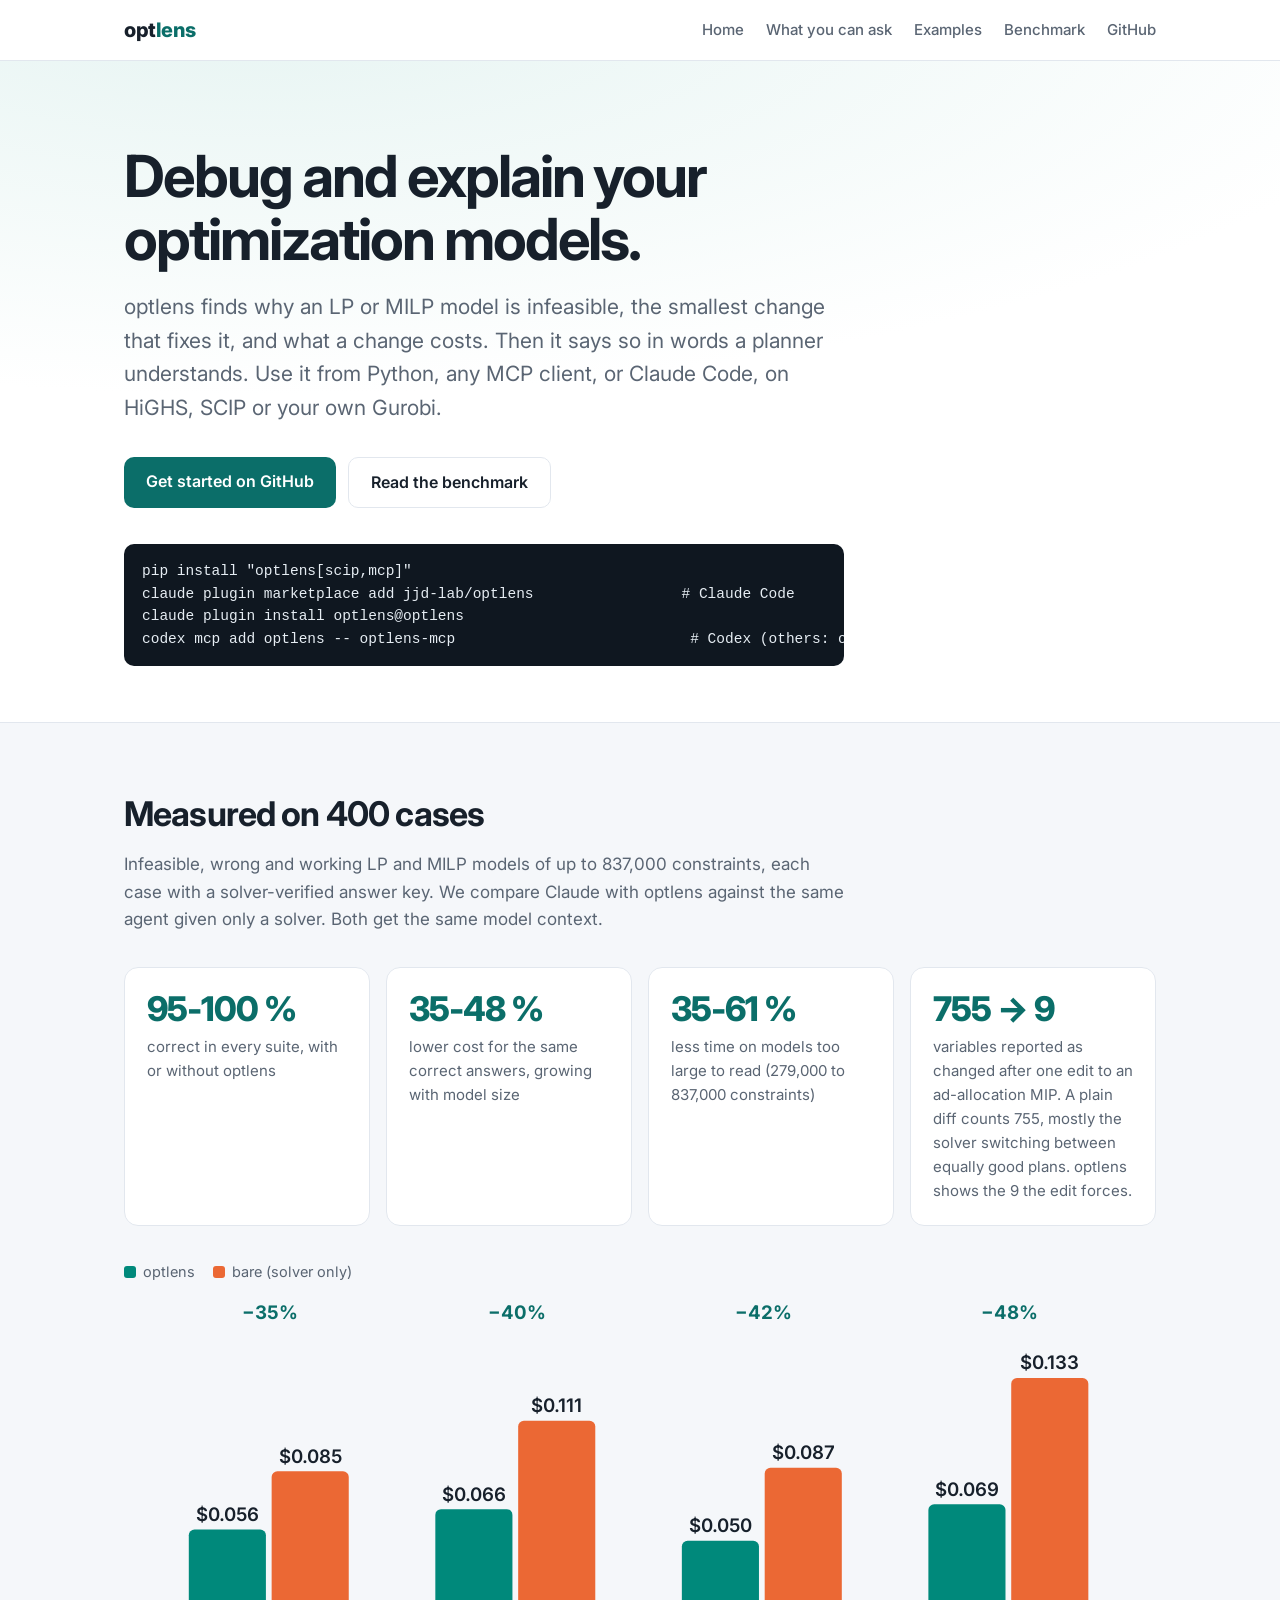
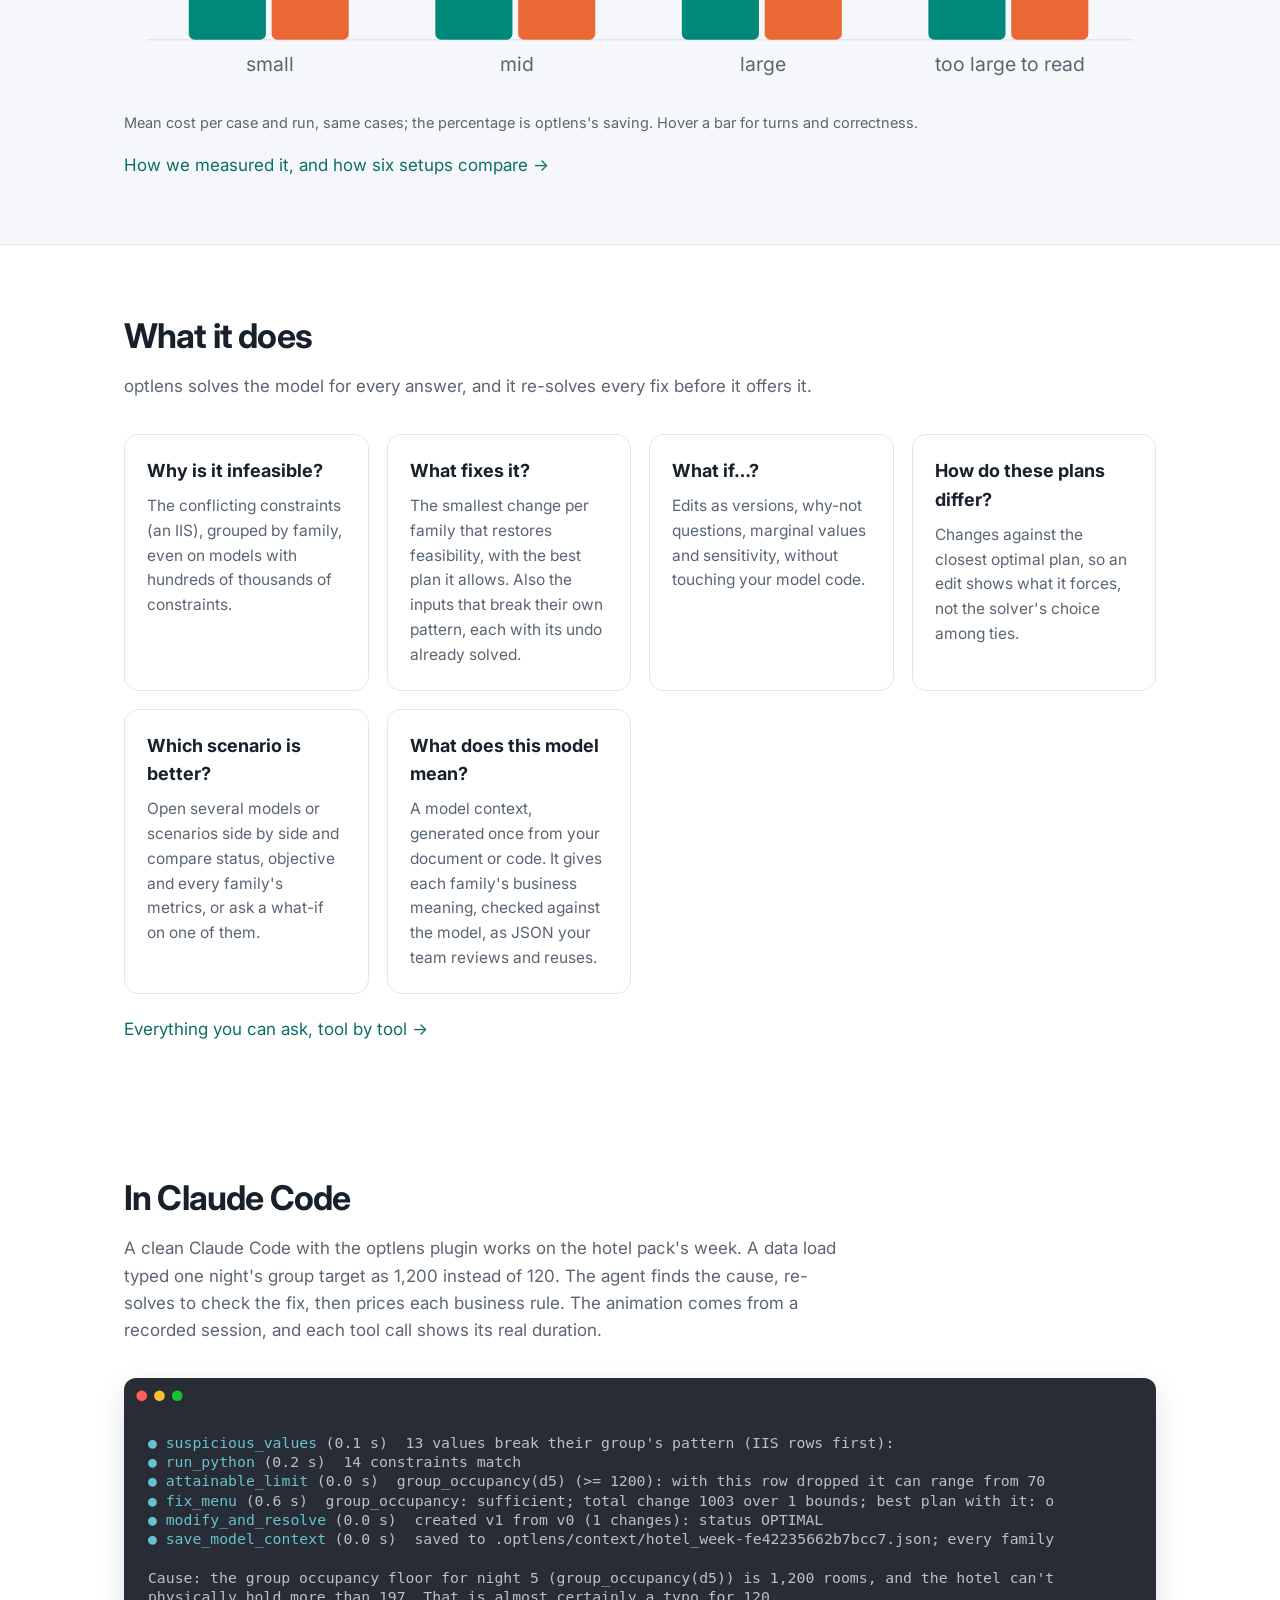
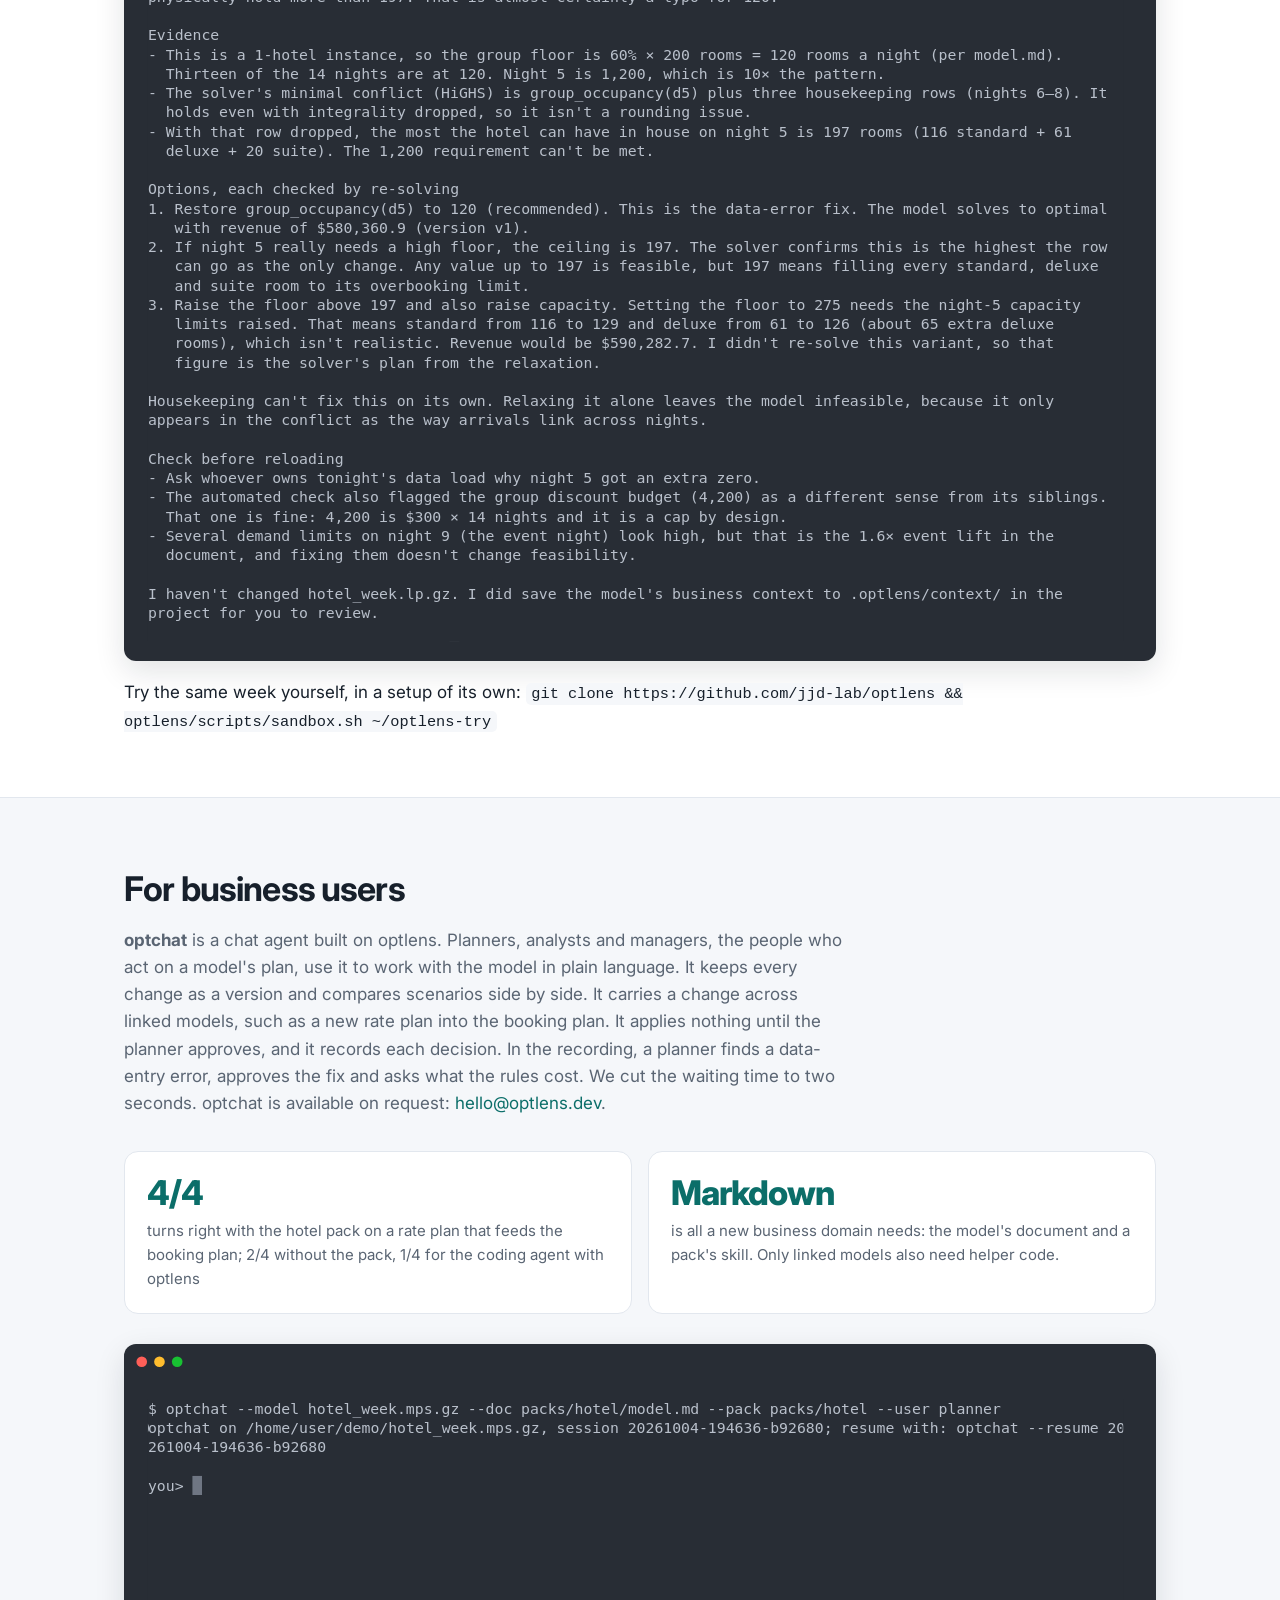
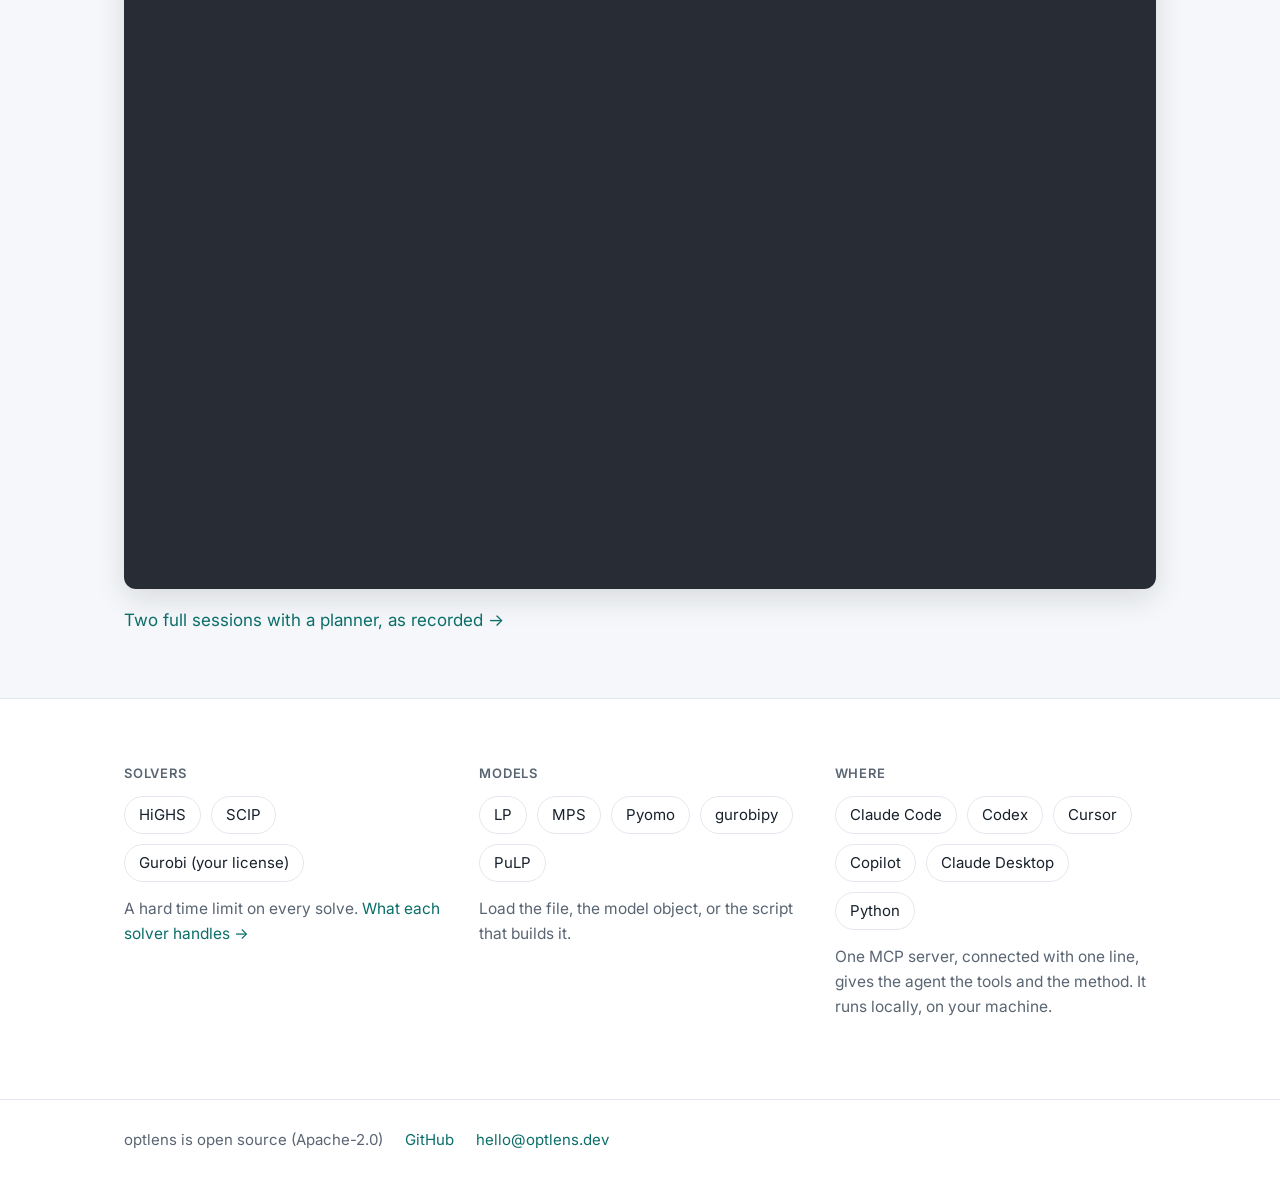
==== docs/index.html @ 4e815c97 "Site: plainer English on the home page, What you can ask and the benchmark post Co-Authored-By: Clau" ====
<!doctype html>
<html lang="en">
<head>
<meta charset="utf-8">
<meta name="viewport" content="width=device-width, initial-scale=1">
<title>optlens: debug and explain LP/MILP models</title>
<meta name="description" content="Why a model is infeasible, the smallest fix, and what a change costs, from Python, MCP or Claude Code. HiGHS, SCIP or your own Gurobi. Open source.">
<link rel="canonical" href="https://optlens.dev/">
<meta property="og:title" content="optlens: debug and explain LP/MILP models">
<meta property="og:description" content="Why a model is infeasible, the smallest fix, and what a change costs, from Python, MCP or Claude Code. HiGHS, SCIP or your own Gurobi. Open source.">
<meta property="og:type" content="website">
<meta property="og:url" content="https://optlens.dev/">
<link rel="preconnect" href="https://fonts.googleapis.com"><link rel="preconnect" href="https://fonts.gstatic.com" crossorigin>
<link href="https://fonts.googleapis.com/css2?family=Inter:wght@400;500;600;700;800&display=swap" rel="stylesheet">
<link rel="stylesheet" href="style.css">
</head>
<body>
<header class="top"><div class="wrap">
  <a class="brand" href="">opt<span>lens</span></a>
  <nav><a href="">Home</a><a href="ask/">What you can ask</a><a href="examples/">Examples</a><a href="benchmark/">Benchmark</a><a class="hide-sm" href="https://github.com/jjd-lab/optlens">GitHub</a></nav>
</div></header>

<div class="hero"><div class="wrap">
  <h1>Debug and explain your optimization models.</h1>
  <p class="lead">optlens finds why an LP or MILP model is infeasible, the smallest change that fixes it, and what a
  change costs. Then it says so in words a planner understands. Use it from Python, any MCP client, or Claude Code,
  on HiGHS, SCIP or your own Gurobi.</p>
  <div class="buttons"><a class="btn primary" href="https://github.com/jjd-lab/optlens">Get started on GitHub</a>
  <a class="btn ghost" href="benchmark/">Read the benchmark</a></div>
  <pre class="install"><code>pip install "optlens[scip,mcp]"
claude plugin marketplace add jjd-lab/optlens                 # Claude Code
claude plugin install optlens@optlens
codex mcp add optlens -- optlens-mcp                           # Codex (others: one line)</code></pre>
</div></div>

<section class="soft"><div class="wrap">
  <h2 class="sec">Measured on 400 cases</h2>
  <p class="sub">Infeasible, wrong and working LP and MILP models of up to 837,000 constraints, each case with a
  solver-verified answer key. We compare Claude with optlens against the same agent given only a solver. Both get the
  same model context.</p>
  <div class="stats">
    <div class="stat"><div class="n">95-100 %</div><div class="l">correct in every suite, with or without
    optlens</div></div>
    <div class="stat"><div class="n">35-48 %</div><div class="l">lower cost for the same correct answers, growing with
    model size</div></div>
    <div class="stat"><div class="n">35-61 %</div><div class="l">less time on models too large to read (279,000 to
    837,000 constraints)</div></div>
    <div class="stat"><div class="n">755 &rarr; 9</div><div class="l">variables reported as changed after one edit to an
    ad-allocation MIP. A plain diff counts 755, mostly the solver switching between equally good plans. optlens shows
    the 9 the edit forces.</div></div>
  </div>
  <div style="margin-top:34px"><figure class="chart"><div class="legend"><span><i style="background:var(--series-1)"></i>optlens</span><span><i style="background:var(--series-2)"></i>bare (solver only)</span></div><svg viewBox="0 0 720 290" role="img" aria-label="Mean cost per case by model size"><line class="grid" x1="16" x2="704" y1="244" y2="244"/><rect class="bar" x="45.2" y="167.1" width="53.8" height="76.9" rx="4" fill="var(--series-1)"><title>optlens, small: $0.056 per case, 5.1 turns, 80/81 right</title></rect><text class="val" x="72.1" y="161.1" text-anchor="middle">$0.056</text><rect class="bar" x="103.0" y="126.5" width="53.8" height="117.5" rx="4" fill="var(--series-2)"><title>bare (solver only), small: $0.085 per case, 6.2 turns, 79/81 right</title></rect><text class="val" x="129.9" y="120.5" text-anchor="middle">$0.085</text><text class="note" x="102.0" y="20.0" text-anchor="middle">&#8722;35%</text><text class="cat" x="102.0" y="266.0" text-anchor="middle">small</text><rect class="bar" x="217.2" y="152.9" width="53.8" height="91.1" rx="4" fill="var(--series-1)"><title>optlens, mid: $0.066 per case, 5.7 turns, 56/56 right</title></rect><text class="val" x="244.1" y="146.9" text-anchor="middle">$0.066</text><rect class="bar" x="275.0" y="91.2" width="53.8" height="152.8" rx="4" fill="var(--series-2)"><title>bare (solver only), mid: $0.111 per case, 8.3 turns, 56/56 right</title></rect><text class="val" x="301.9" y="85.2" text-anchor="middle">$0.111</text><text class="note" x="274.0" y="20.0" text-anchor="middle">&#8722;40%</text><text class="cat" x="274.0" y="266.0" text-anchor="middle">mid</text><rect class="bar" x="389.2" y="175.0" width="53.8" height="69.0" rx="4" fill="var(--series-1)"><title>optlens, large: $0.050 per case, 3.7 turns, 13/13 right</title></rect><text class="val" x="416.1" y="169.0" text-anchor="middle">$0.050</text><rect class="bar" x="447.0" y="124.1" width="53.8" height="119.9" rx="4" fill="var(--series-2)"><title>bare (solver only), large: $0.087 per case, 6.7 turns, 13/13 right</title></rect><text class="val" x="473.9" y="118.1" text-anchor="middle">$0.087</text><text class="note" x="446.0" y="20.0" text-anchor="middle">&#8722;42%</text><text class="cat" x="446.0" y="266.0" text-anchor="middle">large</text><rect class="bar" x="561.2" y="149.5" width="53.8" height="94.5" rx="4" fill="var(--series-1)"><title>optlens, too large to read: $0.069 per case, 6.1 turns, 16/16 right</title></rect><text class="val" x="588.1" y="143.5" text-anchor="middle">$0.069</text><rect class="bar" x="619.0" y="61.4" width="53.8" height="182.6" rx="4" fill="var(--series-2)"><title>bare (solver only), too large to read: $0.133 per case, 10.0 turns, 16/16 right</title></rect><text class="val" x="645.9" y="55.4" text-anchor="middle">$0.133</text><text class="note" x="618.0" y="20.0" text-anchor="middle">&#8722;48%</text><text class="cat" x="618.0" y="266.0" text-anchor="middle">too large to read</text></svg><figcaption>Mean cost per case and run, same cases; the percentage is optlens's saving. Hover a bar for turns and correctness.</figcaption></figure></div>
  <p style="margin:18px 0 0"><a href="benchmark/">How we measured it, and how six setups compare &rarr;</a></p>
</div></section>

<section><div class="wrap">
  <h2 class="sec">What it does</h2>
  <p class="sub">optlens solves the model for every answer, and it re-solves every fix before it offers it.</p>
  <div class="cards">
    <div class="card"><h3>Why is it infeasible?</h3><p>The conflicting constraints (an IIS), grouped by family, even
    on models with hundreds of thousands of constraints.</p></div>
    <div class="card"><h3>What fixes it?</h3><p>The smallest change per family that restores feasibility, with the
    best plan it allows. Also the inputs that break their own pattern, each with its undo already solved.</p></div>
    <div class="card"><h3>What if&hellip;?</h3><p>Edits as versions, why-not questions, marginal values and
    sensitivity, without touching your model code.</p></div>
    <div class="card"><h3>How do these plans differ?</h3><p>Changes against the closest optimal plan, so an edit shows
    what it forces, not the solver's choice among ties.</p></div>
    <div class="card"><h3>Which scenario is better?</h3><p>Open several models or scenarios side by side and compare
    status, objective and every family's metrics, or ask a what-if on one of them.</p></div>
    <div class="card"><h3>What does this model mean?</h3><p>A model context, generated once from your document or code.
    It gives each family's business meaning, checked against the model, as JSON your team reviews and reuses.</p></div>
  </div>
  <p style="margin:22px 0 0"><a href="ask/">Everything you can ask, tool by tool &rarr;</a></p>
</div></section>

<section class="demo"><div class="wrap">
  <h2 class="sec">In Claude Code</h2>
  <p class="sub">A clean Claude Code with the optlens plugin works on the hotel pack's week. A data load typed one
  night's group target as 1,200 instead of 120. The agent finds the cause, re-solves to check the fix, then prices
  each business rule. The animation comes from a recorded session, and each tool call shows its real duration.</p>
  <img src="plugin-agent-demo.svg" alt="Claude Code with the optlens plugin finds why the week's hotel plan is
  infeasible, checks the fix, and ranks the business rules by the revenue they cost" loading="lazy">
  <p style="margin:18px 0 0">Try the same week yourself, in a setup of its own:
  <code>git clone https://github.com/jjd-lab/optlens &amp;&amp; optlens/scripts/sandbox.sh ~/optlens-try</code></p>
</div></section>

<section class="soft demo"><div class="wrap">
  <h2 class="sec">For business users</h2>
  <p class="sub"><strong>optchat</strong> is a chat agent built on optlens. Planners, analysts and managers, the people
  who act on a model's plan, use it to work with the model in plain language. It keeps every change as a version and
  compares scenarios side by side. It carries a change across linked models, such as a new rate plan into the booking
  plan. It applies nothing until the planner approves, and it records each decision. In the recording, a planner finds
  a data-entry error, approves the fix and asks what the rules cost. We cut the waiting time to two seconds. optchat is
  available on request: <a href="mailto:hello@optlens.dev">hello@optlens.dev</a>.</p>
  <div class="stats" style="margin-bottom:30px">
    <div class="stat"><div class="n">4/4</div><div class="l">turns right with the hotel pack on a rate plan that feeds
    the booking plan; 2/4 without the pack, 1/4 for the coding agent with optlens</div></div>
    <div class="stat"><div class="n">Markdown</div><div class="l">is all a new business domain needs: the model's
    document and a pack's skill. Only linked models also need helper code.</div></div>
  </div>
  <img src="planner-agent-demo.svg" alt="A planner asks why the week's plan is infeasible, approves the fix, and asks
  which rule costs the most revenue" loading="lazy">
  <p style="margin:18px 0 0"><a href="examples/">Two full sessions with a planner, as recorded &rarr;</a></p>
</div></section>

<section><div class="wrap row2">
  <div><h3>Solvers</h3><div class="pills"><span class="pill">HiGHS</span><span class="pill">SCIP</span>
  <span class="pill">Gurobi (your license)</span></div>
  <p style="color:var(--muted);font-size:15.5px">A hard time limit on every solve. <a href="ask/#solvers">What each
  solver handles &rarr;</a></p></div>
  <div><h3>Models</h3><div class="pills"><span class="pill">LP</span><span class="pill">MPS</span>
  <span class="pill">Pyomo</span><span class="pill">gurobipy</span><span class="pill">PuLP</span></div>
  <p style="color:var(--muted);font-size:15.5px">Load the file, the model object, or the script that builds it.</p></div>
  <div><h3>Where</h3><div class="pills"><span class="pill">Claude Code</span><span class="pill">Codex</span>
  <span class="pill">Cursor</span><span class="pill">Copilot</span><span class="pill">Claude Desktop</span>
  <span class="pill">Python</span></div>
  <p style="color:var(--muted);font-size:15.5px">One MCP server, connected with one line, gives the agent the tools and
  the method. It runs locally, on your machine.</p></div>
</div></section>

<footer class="bottom"><div class="wrap">
  <span>optlens is open source (Apache-2.0)</span><a href="https://github.com/jjd-lab/optlens">GitHub</a><a href="mailto:hello@optlens.dev">hello@optlens.dev</a>
</div></footer>
</body>
</html>
---- docs/style.css ----
:root { --series-1: #00897b; --series-2: #eb6834; --bg: #ffffff; --bg-soft: #f5f7fa; --text: #17202b; --muted: #5a6573; --line: #e2e7ee; --accent: #0b6e69;
  --accent-soft: #e6f4f2; --on-accent: #ffffff; --code-bg: #0f1720; --code-text: #e6edf3; --shadow: 0 10px 30px rgba(15, 23, 32, .12); }
@media (prefers-color-scheme: dark) { :root { --series-1: #26a69a; --series-2: #d95926; --bg: #0f141a; --bg-soft: #161d25; --text: #e6edf3; --muted: #9aa6b2;
  --line: #26303b; --accent: #4fc3b8; --accent-soft: #12302e; --on-accent: #06201e; --code-bg: #0a0e13; --shadow: 0 10px 30px rgba(0,0,0,.4); } }
* { box-sizing: border-box; }
html { -webkit-text-size-adjust: 100%; }
body { margin: 0; background: var(--bg); color: var(--text); line-height: 1.6;
  font: 17px/1.6 Inter, -apple-system, BlinkMacSystemFont, "Segoe UI", Helvetica, Arial, sans-serif; }
a { color: var(--accent); text-decoration: none; } a:hover { text-decoration: underline; }
.wrap { max-width: 1080px; margin: 0 auto; padding: 0 24px; }
header.top { position: sticky; top: 0; z-index: 10; background: color-mix(in srgb, var(--bg) 88%, transparent);
  backdrop-filter: blur(8px); border-bottom: 1px solid var(--line); }
header.top .wrap { display: flex; align-items: center; gap: 26px; height: 60px; }
.brand { font-weight: 800; font-size: 20px; letter-spacing: -.02em; color: var(--text); margin-right: auto; }
.brand span { color: var(--accent); }
header.top nav a { color: var(--muted); font-size: 15px; font-weight: 500; } header.top nav a:hover { color: var(--text); }
header.top nav { display: flex; gap: 22px; }
.hero { padding: 84px 0 56px; background: radial-gradient(1200px 400px at 20% -10%, var(--accent-soft), transparent); }
.hero h1 { font-size: clamp(36px, 6vw, 58px); line-height: 1.08; letter-spacing: -.035em; margin: 0 0 20px; max-width: 820px; }
.hero p.lead { font-size: clamp(18px, 2.2vw, 21px); color: var(--muted); max-width: 720px; margin: 0 0 32px; }
.buttons { display: flex; flex-wrap: wrap; gap: 12px; }
.btn { display: inline-block; padding: 12px 22px; border-radius: 10px; font-weight: 600; font-size: 16px; }
.btn.primary { background: var(--accent); color: var(--on-accent); } .btn.primary:hover { text-decoration: none; filter: brightness(1.08); }
.btn.ghost { border: 1px solid var(--line); color: var(--text); background: var(--bg); } .btn.ghost:hover { text-decoration: none; border-color: var(--muted); }
pre.install { margin: 36px 0 0; max-width: 720px; }
pre { background: var(--code-bg); color: var(--code-text); padding: 16px 18px; border-radius: 10px; overflow-x: auto;
  font: 14.5px/1.55 ui-monospace, SFMono-Regular, Menlo, Consolas, monospace; }
code { font: .9em ui-monospace, SFMono-Regular, Menlo, Consolas, monospace; background: var(--bg-soft); padding: .1em .35em;
  border-radius: 5px; } pre code { background: none; padding: 0; font-size: inherit; }
section { padding: 64px 0; } section.soft { background: var(--bg-soft); border-block: 1px solid var(--line); }
h2.sec { font-size: clamp(26px, 3.4vw, 34px); letter-spacing: -.025em; margin: 0 0 10px; }
p.sub { color: var(--muted); margin: 0 0 34px; max-width: 720px; }
.stats { display: grid; grid-template-columns: repeat(auto-fit, minmax(220px, 1fr)); gap: 16px; }
.stat { background: var(--bg); border: 1px solid var(--line); border-radius: 14px; padding: 22px; }
.stat .n { font-size: 34px; font-weight: 800; letter-spacing: -.03em; color: var(--accent); line-height: 1.1; }
.stat .l { color: var(--muted); font-size: 15px; margin-top: 8px; }
.cards { display: grid; grid-template-columns: repeat(auto-fit, minmax(240px, 1fr)); gap: 18px; }
.card { border: 1px solid var(--line); border-radius: 14px; padding: 22px; background: var(--bg); }
.card h3 { margin: 0 0 8px; font-size: 18px; } .card p { margin: 0; color: var(--muted); font-size: 15.5px; }
.demo img { width: 100%; height: auto; border-radius: 12px; box-shadow: var(--shadow); display: block; }
.demo .cap { color: var(--muted); font-size: 15px; margin-top: 14px; }
.pills { display: flex; flex-wrap: wrap; gap: 10px; } .pill { border: 1px solid var(--line); border-radius: 999px;
  padding: 6px 14px; font-size: 15px; background: var(--bg); }
.row2 { display: grid; grid-template-columns: repeat(auto-fit, minmax(300px, 1fr)); gap: 34px; }
.row2 h3 { margin: 0 0 12px; font-size: 17px; color: var(--muted); font-weight: 600; text-transform: uppercase;
  letter-spacing: .06em; font-size: 13px; }
footer.bottom { border-top: 1px solid var(--line); color: var(--muted); font-size: 15px; padding: 28px 0 40px; }
footer.bottom .wrap { display: flex; flex-wrap: wrap; gap: 8px 22px; }
/* the post */
article.post { max-width: 780px; margin: 0 auto; padding: 56px 24px 24px; }
article.post h1 { font-size: clamp(32px, 5vw, 46px); line-height: 1.12; letter-spacing: -.03em; margin: 0 0 14px; }
article.post h1 + p em { display: block; font-style: normal; color: var(--muted); font-size: 19px; }
article.post h2 { font-size: 27px; letter-spacing: -.02em; margin: 52px 0 12px; padding-top: 6px; scroll-margin-top: 110px; }
article.post h3 { font-size: 20px; margin: 36px 0 10px; }
article.post p, article.post li { font-size: 17px; }
article.post blockquote { margin: 34px 0 14px; padding: 12px 18px; border-left: 3px solid var(--accent);
  background: color-mix(in srgb, var(--accent) 7%, transparent); border-radius: 0 10px 10px 0; }
article.post blockquote p { margin: 0; }
.turn { margin: 0 0 30px; }
.turn-head { margin: 34px 0 -22px; color: var(--muted); font-size: 13px; font-weight: 600; letter-spacing: .06em; text-transform: uppercase; }
details { margin: 10px 0 0; }
summary { cursor: pointer; color: var(--accent); font-size: 15px; font-weight: 600; }
details[open] > summary { margin-bottom: 14px; }
details > :not(summary) { border-left: 2px solid var(--line); padding-left: 16px; }
details > ul, details > ol { padding-left: 38px; }
.notice { margin: 8px 0 26px; padding: 16px 20px; border: 1px solid var(--line); border-radius: 12px;
  background: color-mix(in srgb, var(--accent) 5%, transparent); }
.notice p { margin: 0 0 6px; } .notice ul { margin: 0; padding-left: 20px; }
.tldr { background: var(--accent-soft); border: 1px solid color-mix(in srgb, var(--accent) 30%, transparent);
  border-radius: 14px; padding: 6px 26px 10px; margin: 30px 0; }
.tldr h2 { margin-top: 16px !important; font-size: 15px !important; text-transform: uppercase; letter-spacing: .08em; color: var(--accent); }
.table { overflow-x: auto; margin: 18px 0 24px; border: 1px solid var(--line); border-radius: 12px; }
table { border-collapse: collapse; width: 100%; font-size: 15.5px; }
th, td { padding: 10px 14px; text-align: left; vertical-align: top; border-bottom: 1px solid var(--line); }
th { background: var(--bg-soft); font-weight: 600; } tr:last-child td { border-bottom: 0; }
td:first-child { min-width: 10em; }
figure.chart { margin: 22px 0 10px; } figure.chart svg { width: 100%; height: auto; display: block; }
figure.chart figcaption { color: var(--muted); font-size: 14.5px; margin-top: 6px; }
.legend { display: flex; gap: 18px; font-size: 14.5px; color: var(--muted); margin: 0 0 6px; }
.legend i { display: inline-block; width: 12px; height: 12px; border-radius: 3px; margin-right: 7px; vertical-align: -1px; }
svg text { font-family: Inter, -apple-system, "Segoe UI", sans-serif; }
svg .val { fill: var(--text); font-size: 13px; font-weight: 600; } svg .cat { fill: var(--muted); font-size: 13.5px; }
svg .note { fill: var(--accent); font-size: 13px; font-weight: 700; } svg .grid { stroke: var(--line); }
svg rect.bar:hover { filter: brightness(1.12); }
@media (max-width: 640px) { header.top nav a.hide-sm { display: none; }
  header.top .wrap { flex-wrap: wrap; height: auto; padding-top: 10px; padding-bottom: 10px; row-gap: 6px; }
  header.top nav { width: 100%; gap: 14px; } header.top nav a { font-size: 14px; white-space: nowrap; } .hero { padding: 56px 0 40px; } section { padding: 48px 0; } }
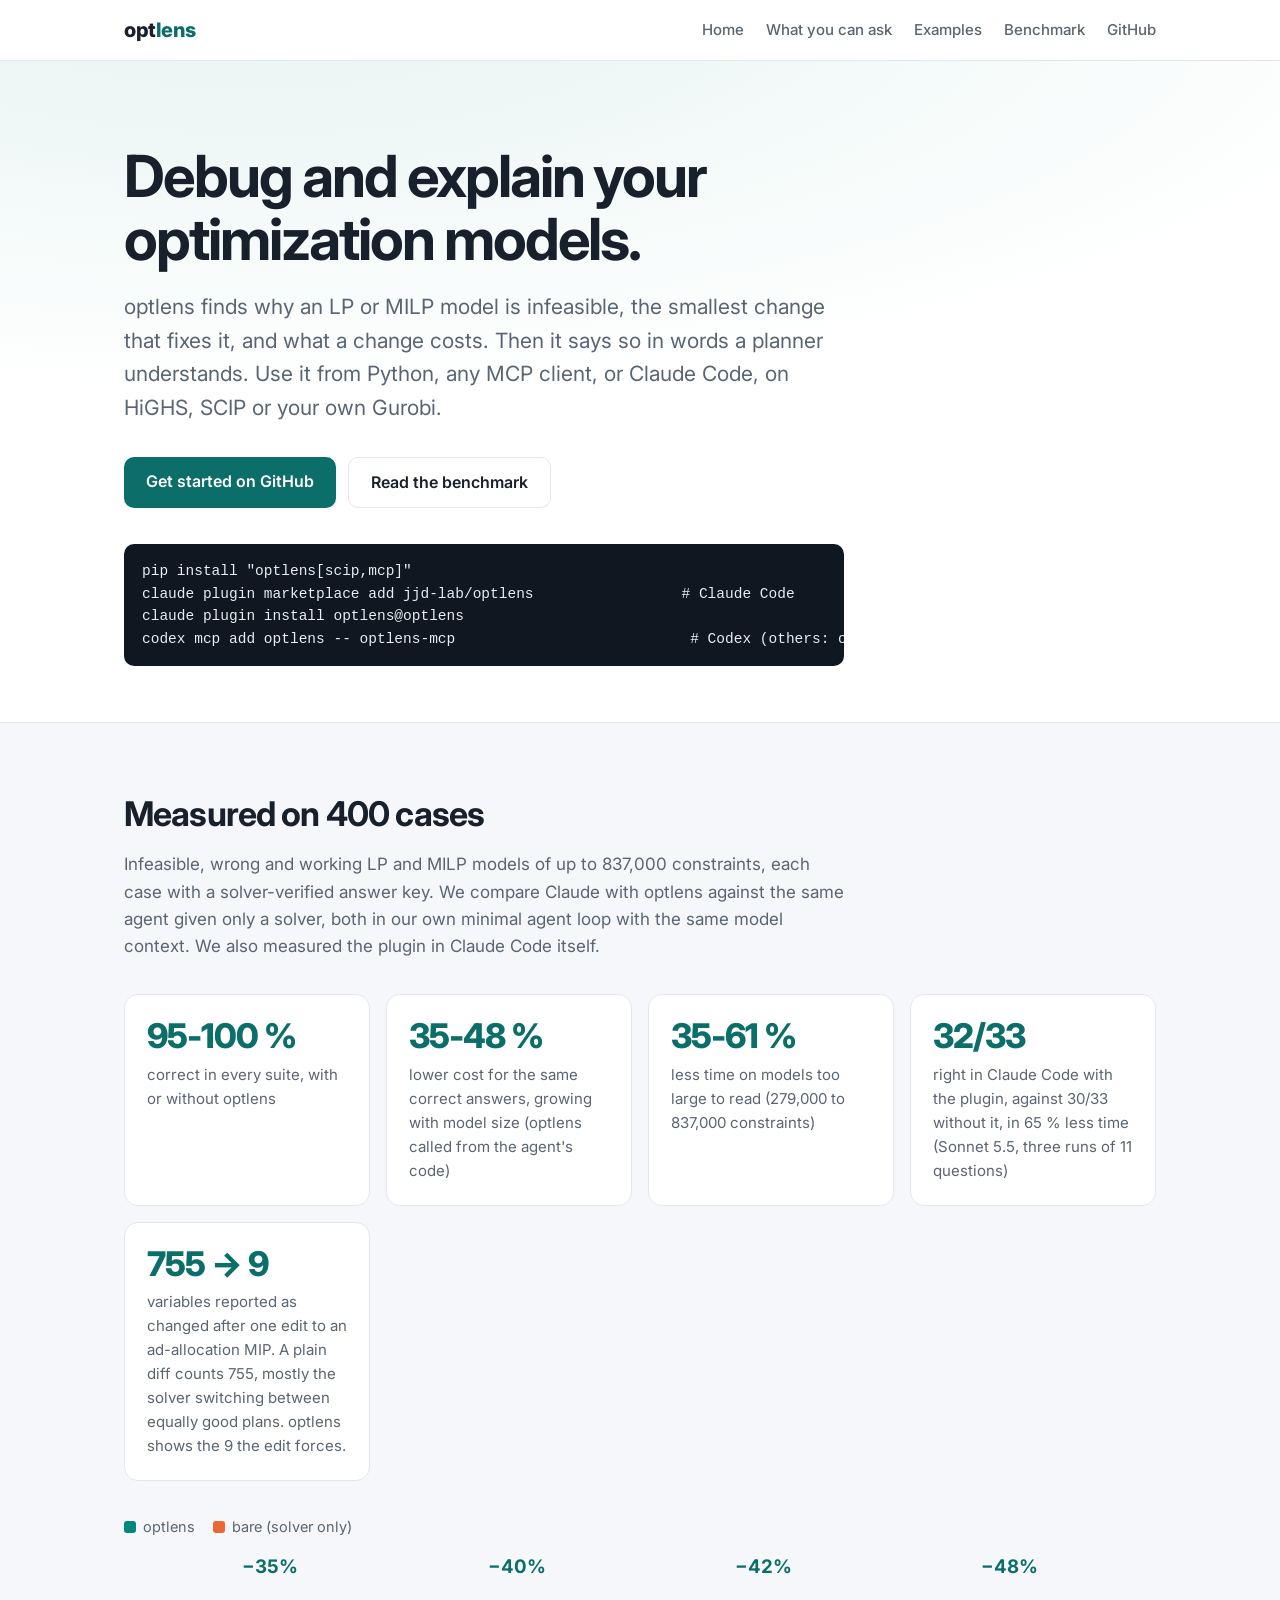
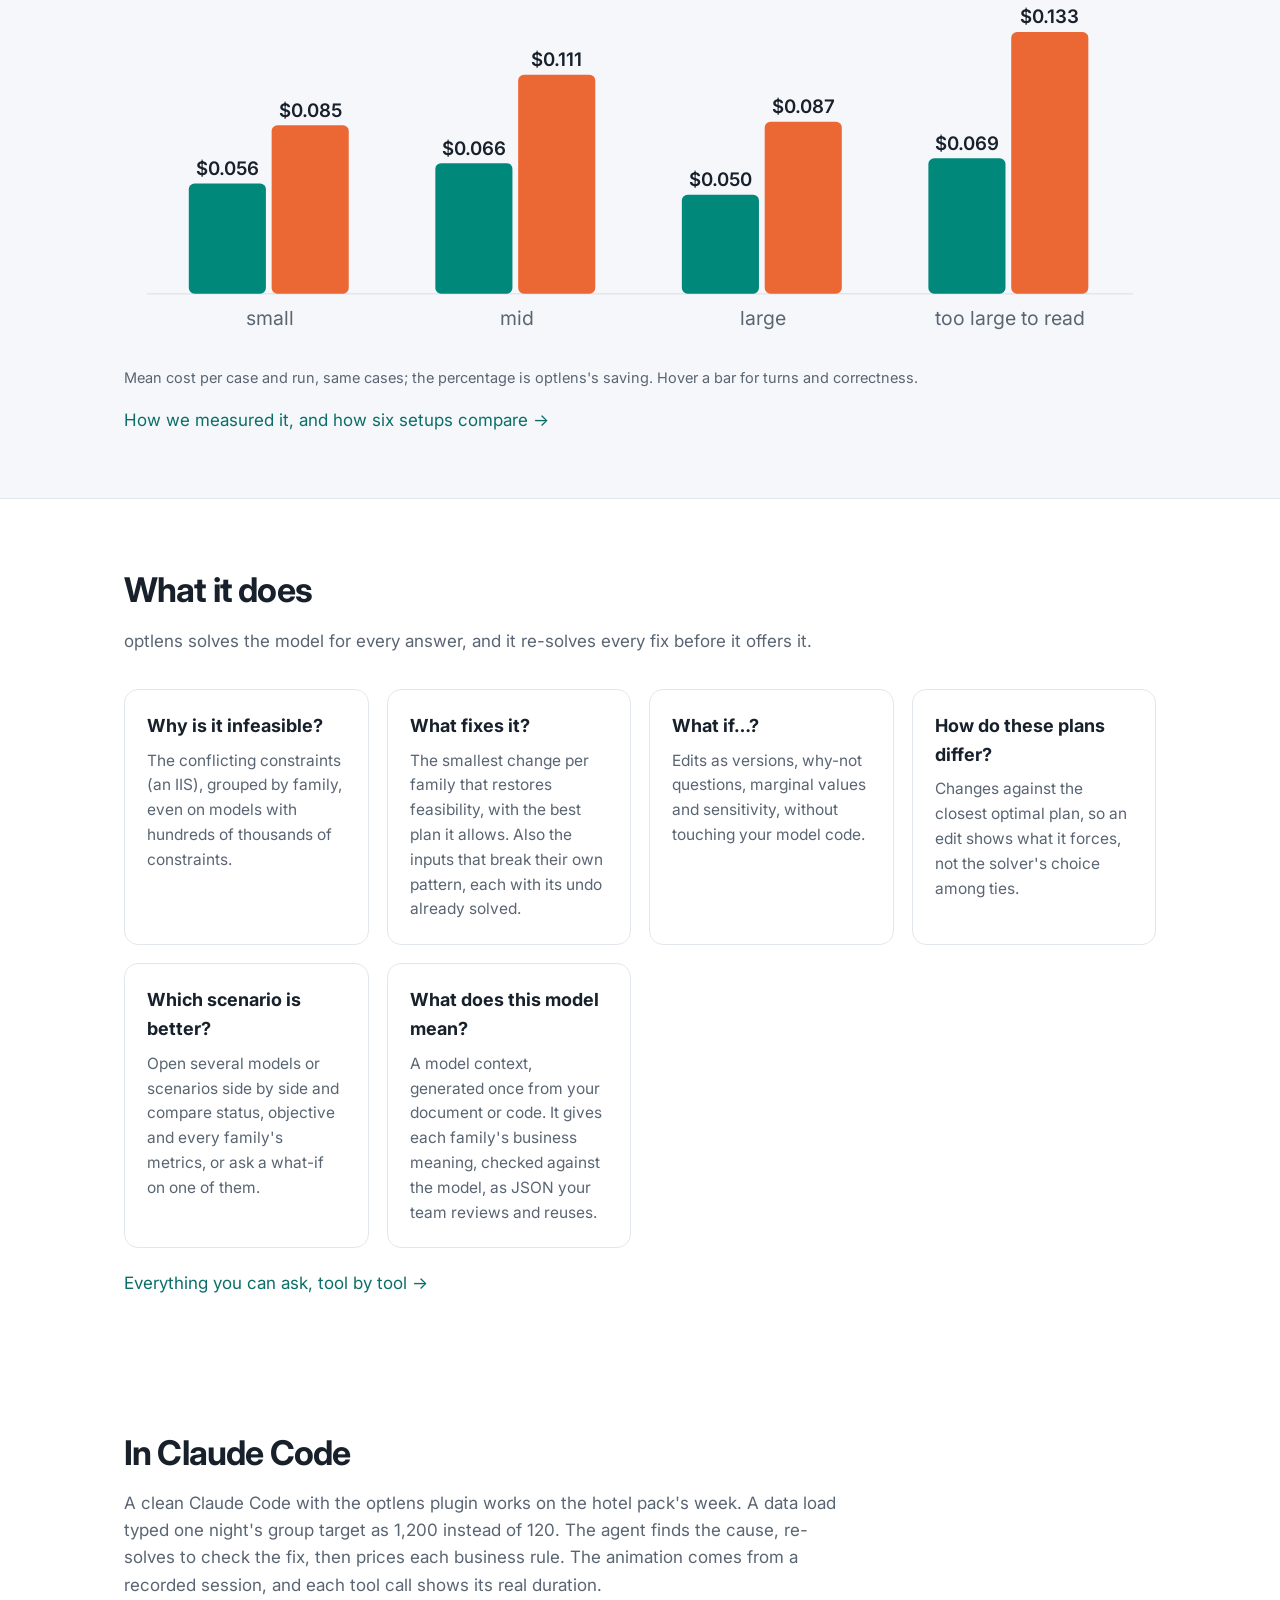
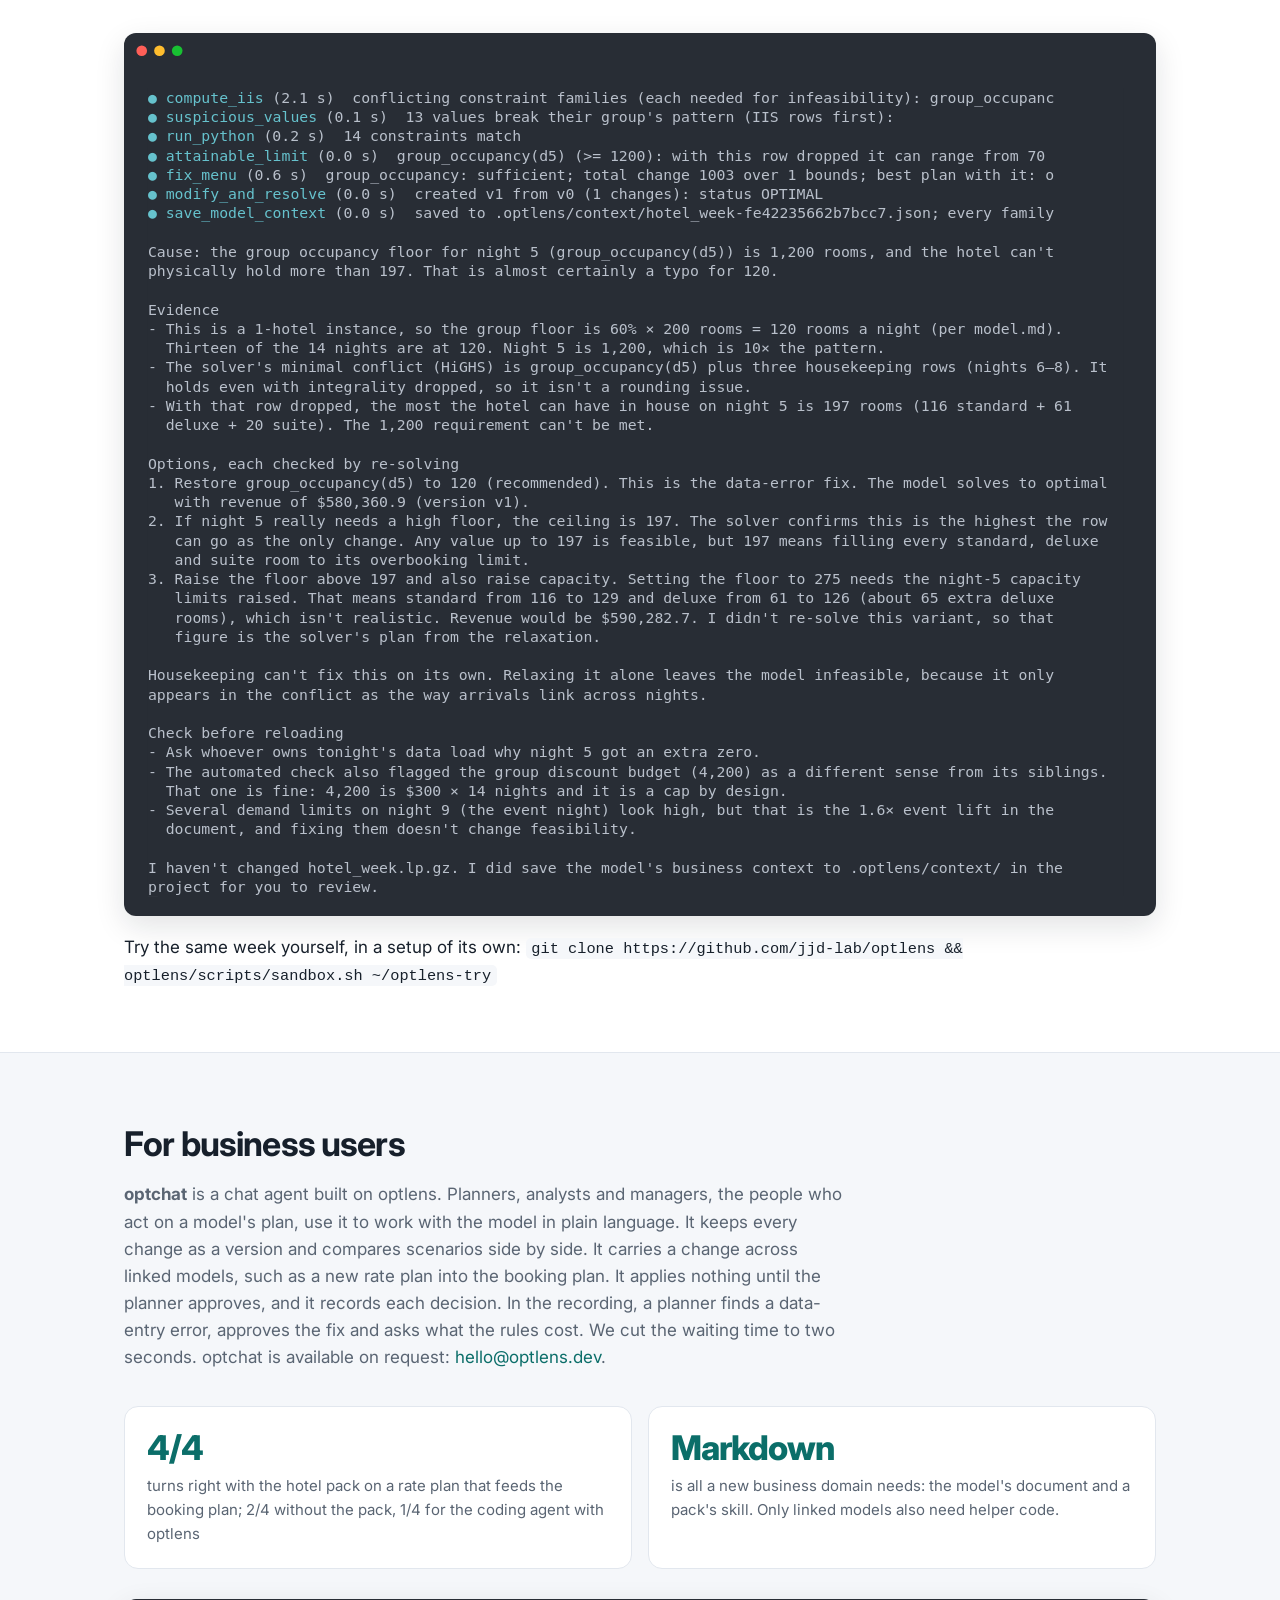
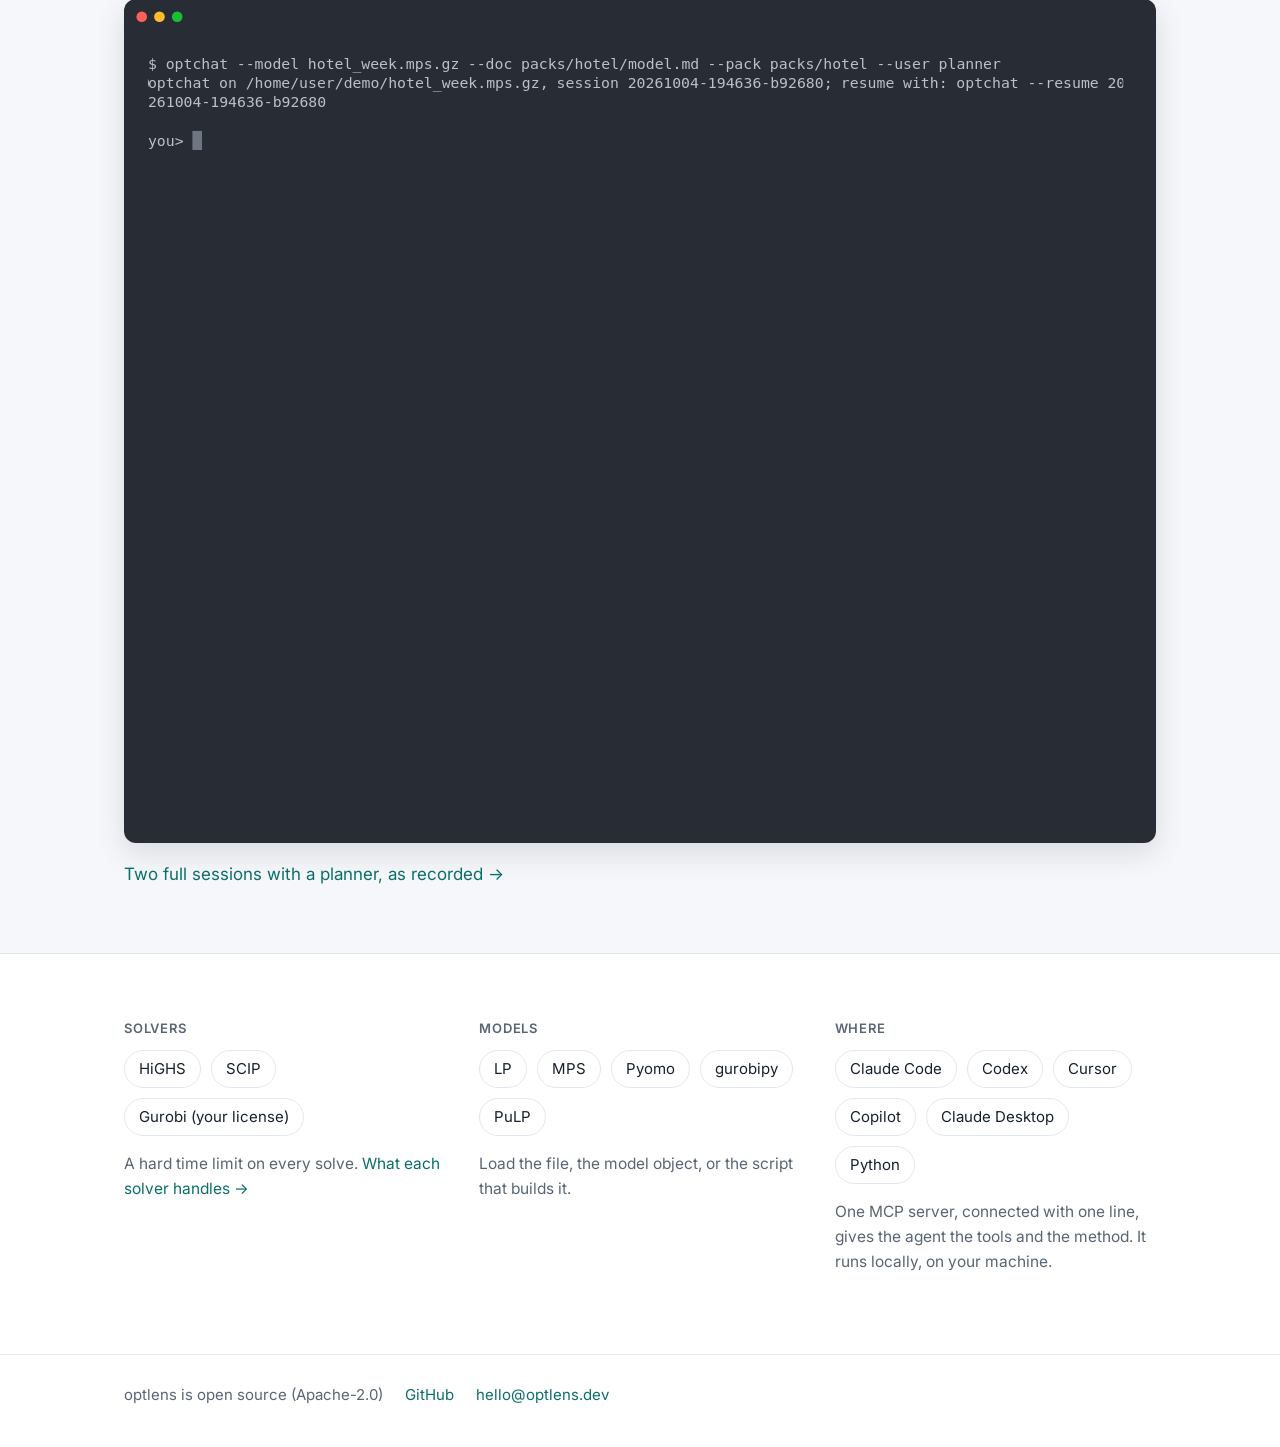
==== commit 182c1c28: "Site: the plugin in Claude Code (section 8); plugin README: where it works, no network calls, measur" ====
--- a/docs/index.html
+++ b/docs/index.html
@@ -36,15 +36,17 @@
 <section class="soft"><div class="wrap">
   <h2 class="sec">Measured on 400 cases</h2>
   <p class="sub">Infeasible, wrong and working LP and MILP models of up to 837,000 constraints, each case with a
-  solver-verified answer key. We compare Claude with optlens against the same agent given only a solver. Both get the
-  same model context.</p>
+  solver-verified answer key. We compare Claude with optlens against the same agent given only a solver, both in our
+  own minimal agent loop with the same model context. We also measured the plugin in Claude Code itself.</p>
   <div class="stats">
     <div class="stat"><div class="n">95-100 %</div><div class="l">correct in every suite, with or without
     optlens</div></div>
     <div class="stat"><div class="n">35-48 %</div><div class="l">lower cost for the same correct answers, growing with
-    model size</div></div>
+    model size (optlens called from the agent's code)</div></div>
     <div class="stat"><div class="n">35-61 %</div><div class="l">less time on models too large to read (279,000 to
     837,000 constraints)</div></div>
+    <div class="stat"><div class="n">32/33</div><div class="l">right in Claude Code with the plugin, against 30/33
+    without it, in 65 % less time (Sonnet 5.5, three runs of 11 questions)</div></div>
     <div class="stat"><div class="n">755 &rarr; 9</div><div class="l">variables reported as changed after one edit to an
     ad-allocation MIP. A plain diff counts 755, mostly the solver switching between equally good plans. optlens shows
     the 9 the edit forces.</div></div>
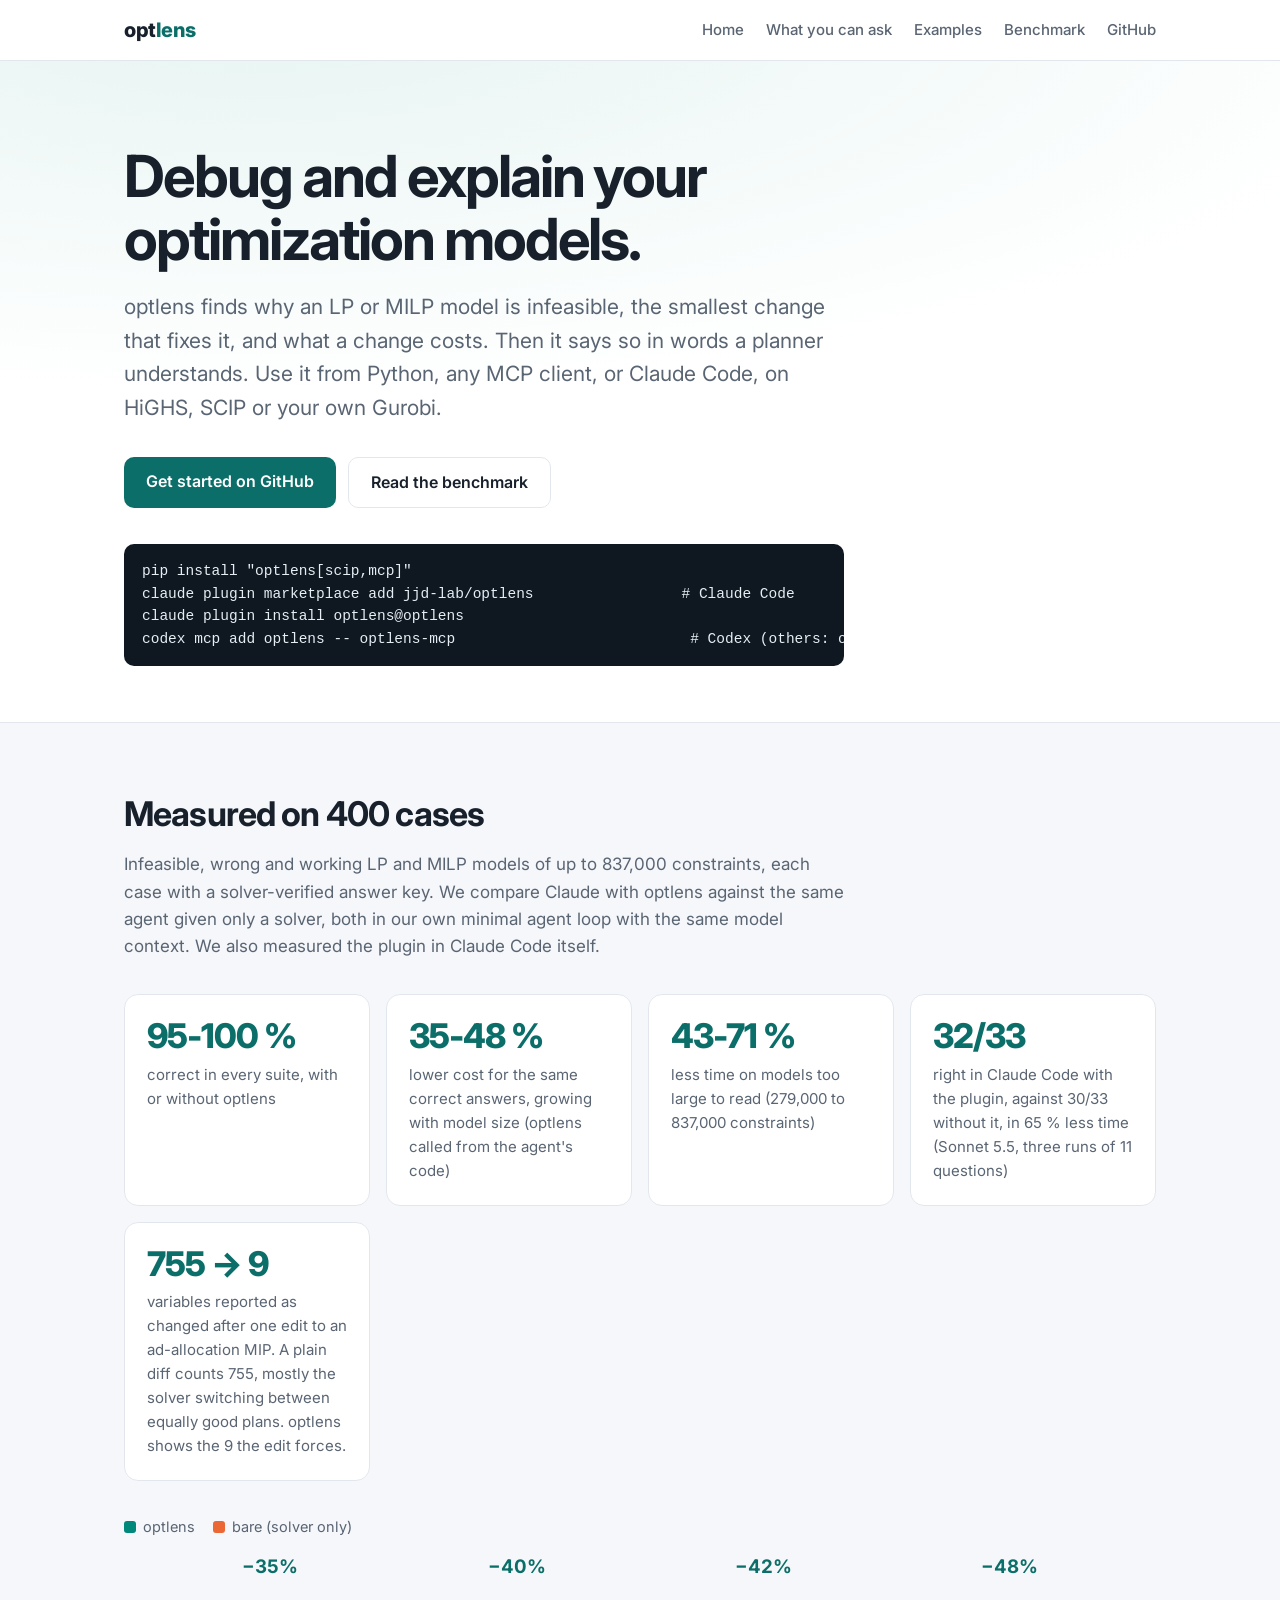
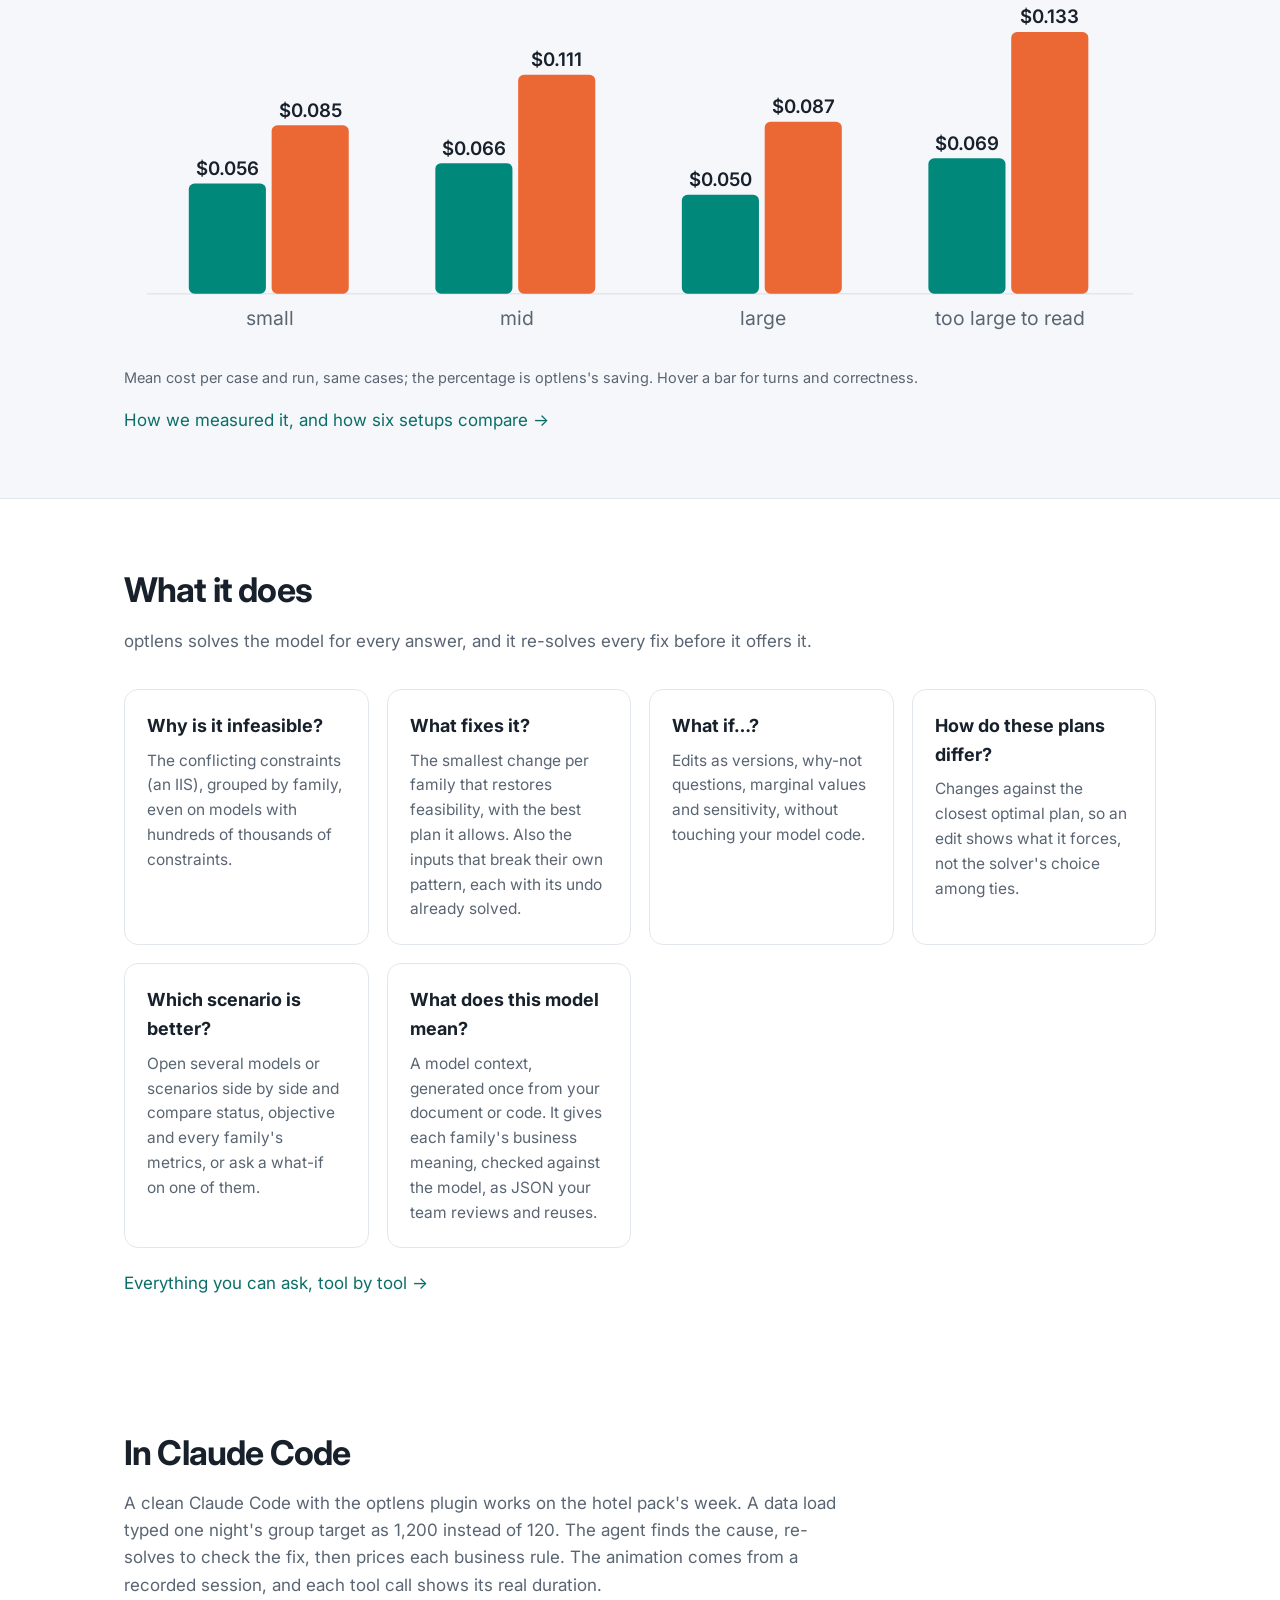
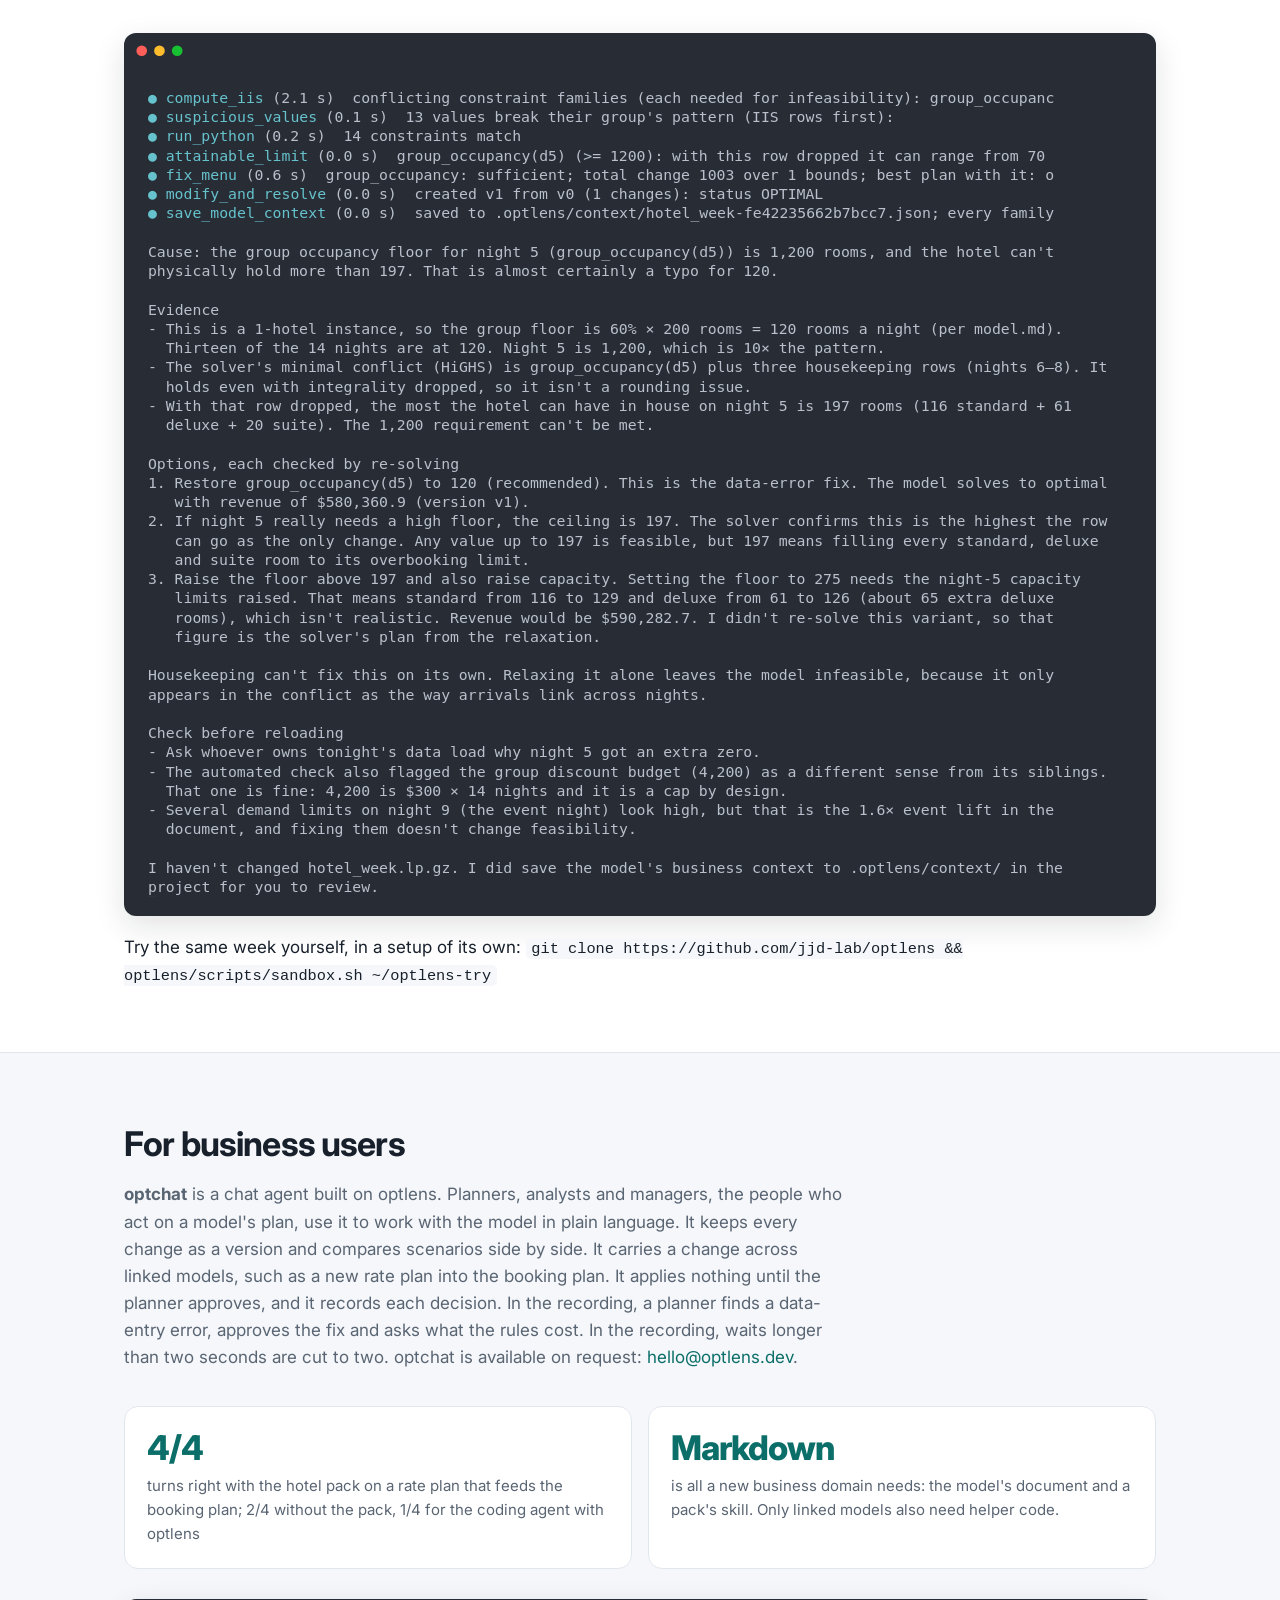
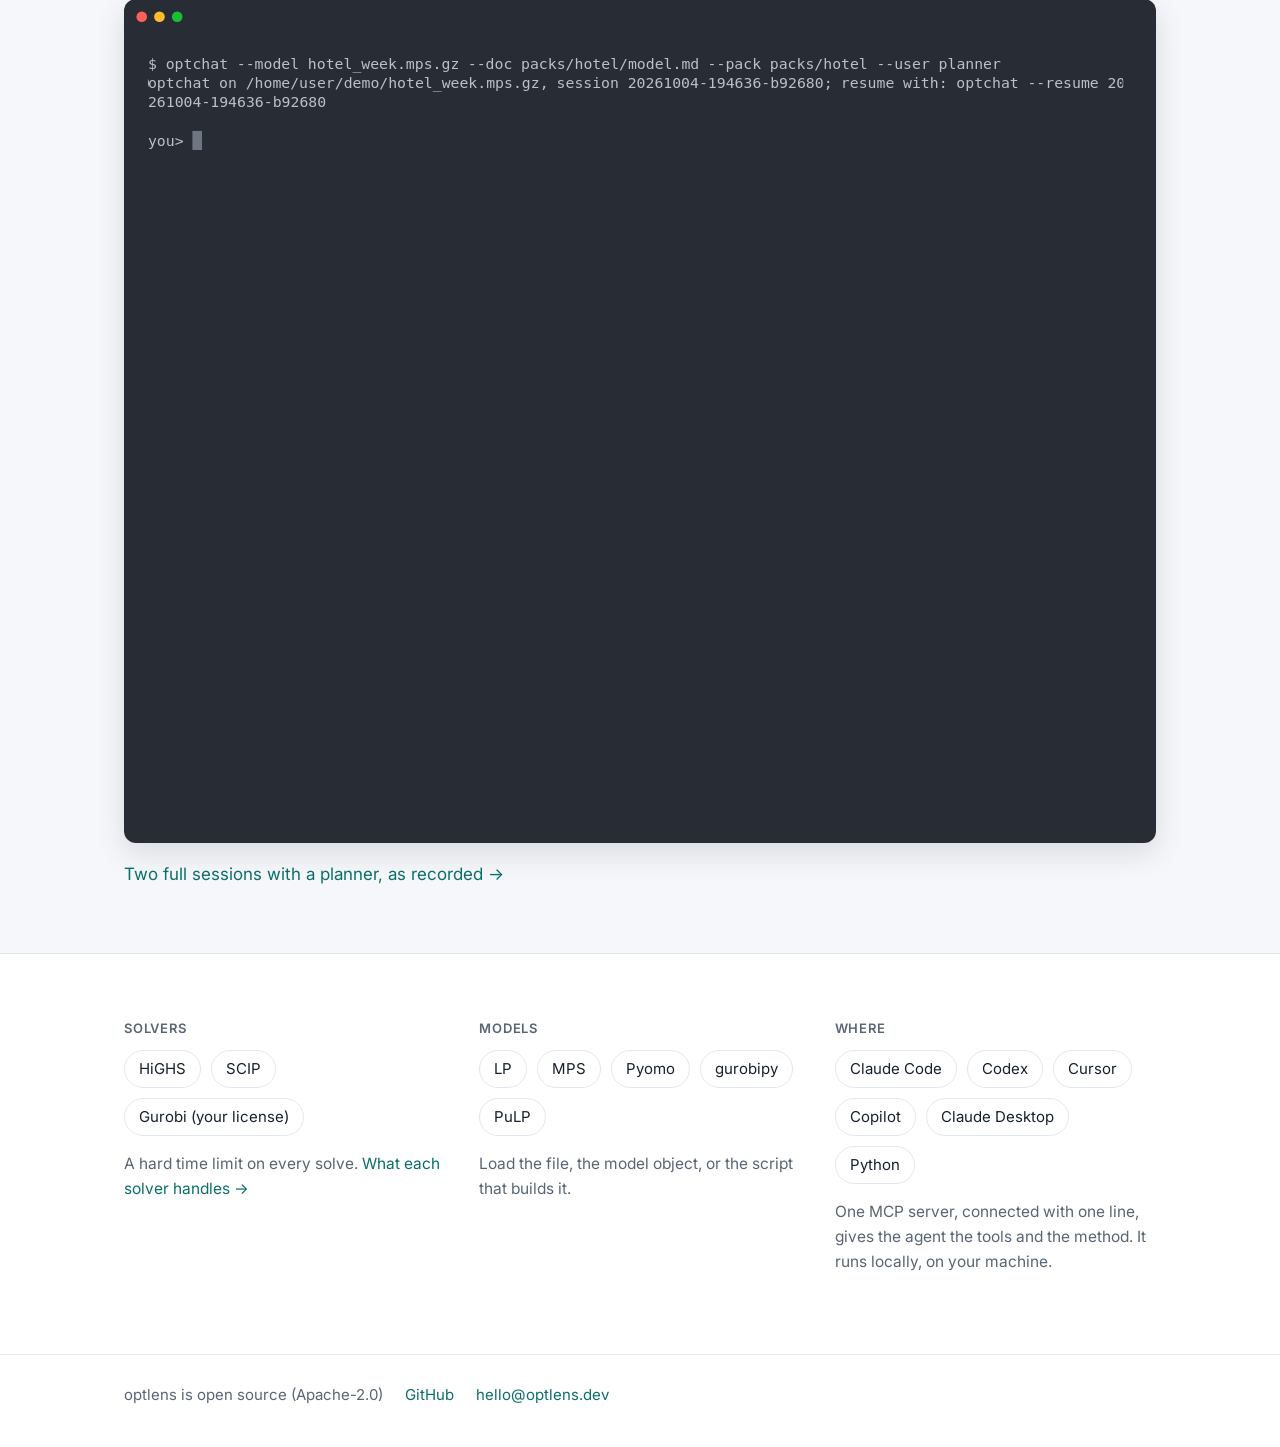
==== commit 41e34976: "Launch review: time saving 43-71 % after the rerun, the skill as a pointer, eval suite's twelfth que" ====
--- a/docs/index.html
+++ b/docs/index.html
@@ -43,7 +43,7 @@
     optlens</div></div>
     <div class="stat"><div class="n">35-48 %</div><div class="l">lower cost for the same correct answers, growing with
     model size (optlens called from the agent's code)</div></div>
-    <div class="stat"><div class="n">35-61 %</div><div class="l">less time on models too large to read (279,000 to
+    <div class="stat"><div class="n">43-71 %</div><div class="l">less time on models too large to read (279,000 to
     837,000 constraints)</div></div>
     <div class="stat"><div class="n">32/33</div><div class="l">right in Claude Code with the plugin, against 30/33
     without it, in 65 % less time (Sonnet 5.5, three runs of 11 questions)</div></div>
@@ -92,7 +92,7 @@
   who act on a model's plan, use it to work with the model in plain language. It keeps every change as a version and
   compares scenarios side by side. It carries a change across linked models, such as a new rate plan into the booking
   plan. It applies nothing until the planner approves, and it records each decision. In the recording, a planner finds
-  a data-entry error, approves the fix and asks what the rules cost. We cut the waiting time to two seconds. optchat is
+  a data-entry error, approves the fix and asks what the rules cost. In the recording, waits longer than two seconds are cut to two. optchat is
   available on request: <a href="mailto:hello@optlens.dev">hello@optlens.dev</a>.</p>
   <div class="stats" style="margin-bottom:30px">
     <div class="stat"><div class="n">4/4</div><div class="l">turns right with the hotel pack on a rate plan that feeds
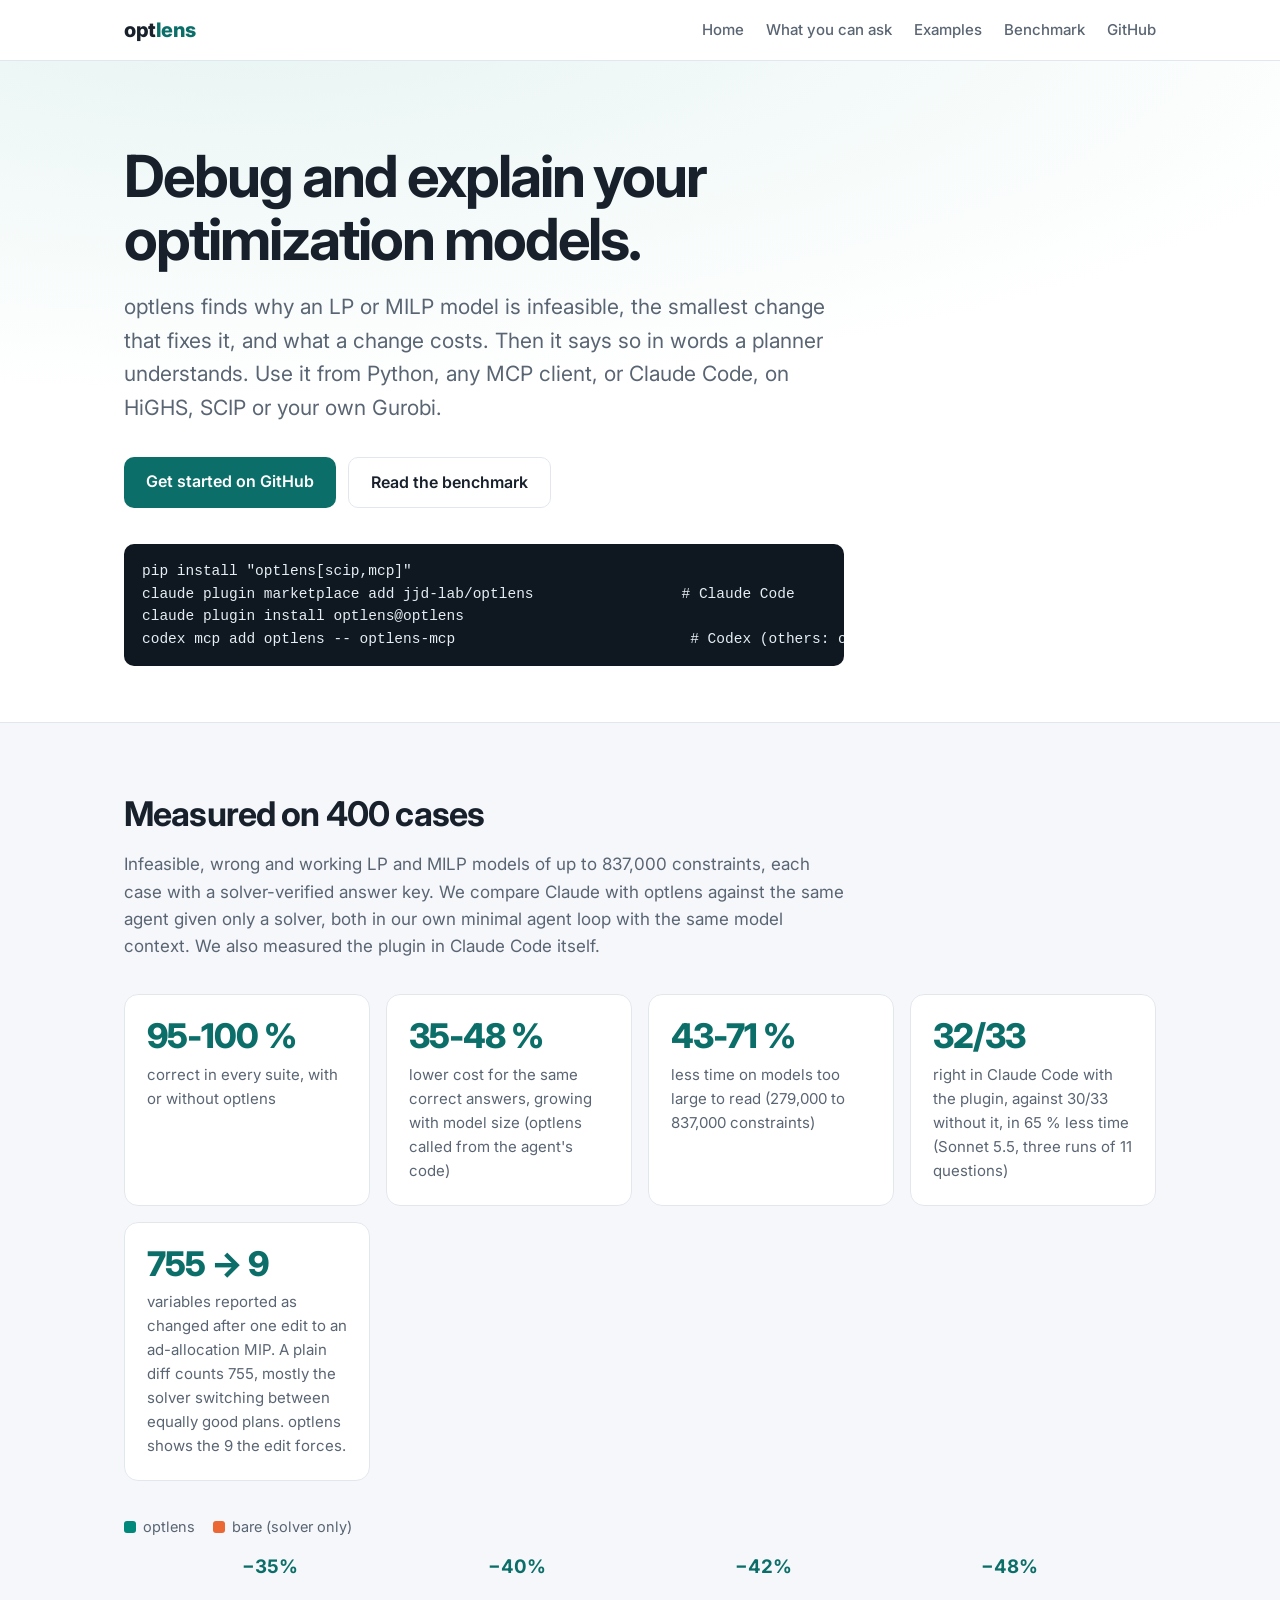
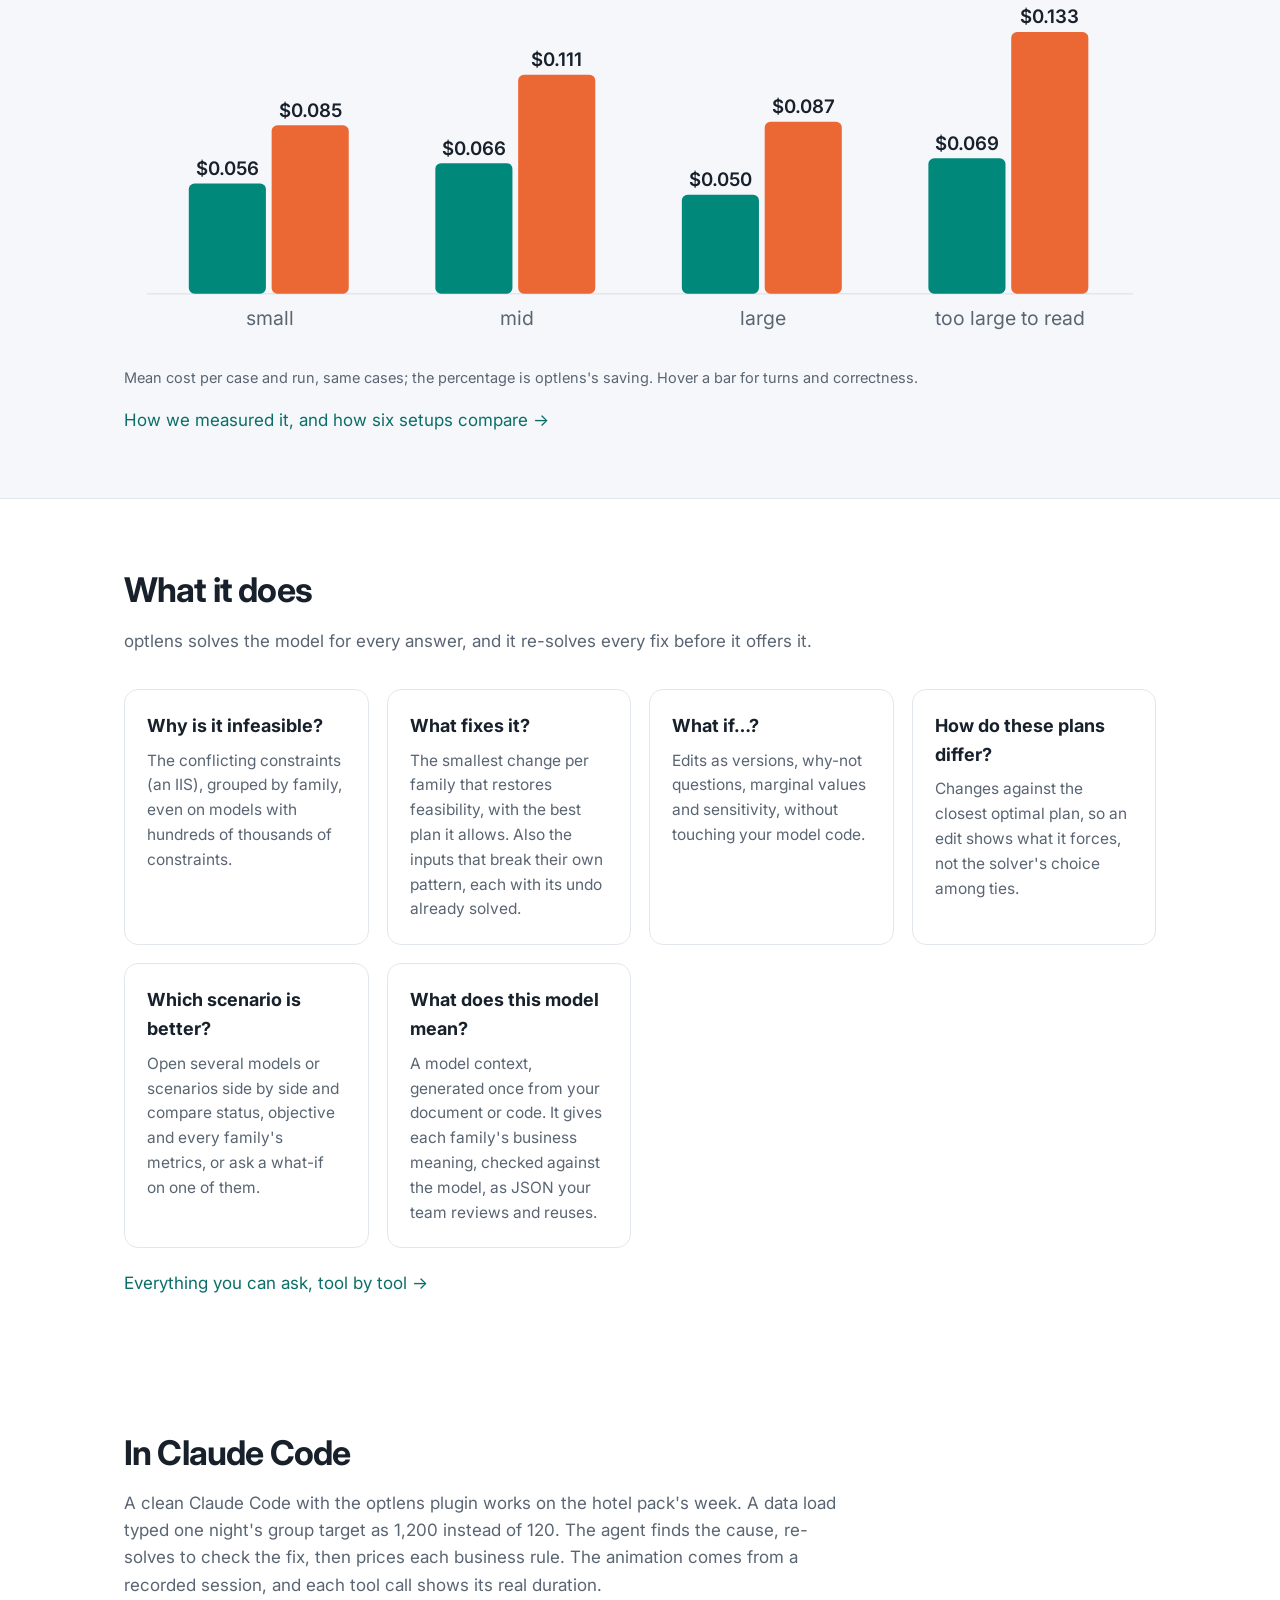
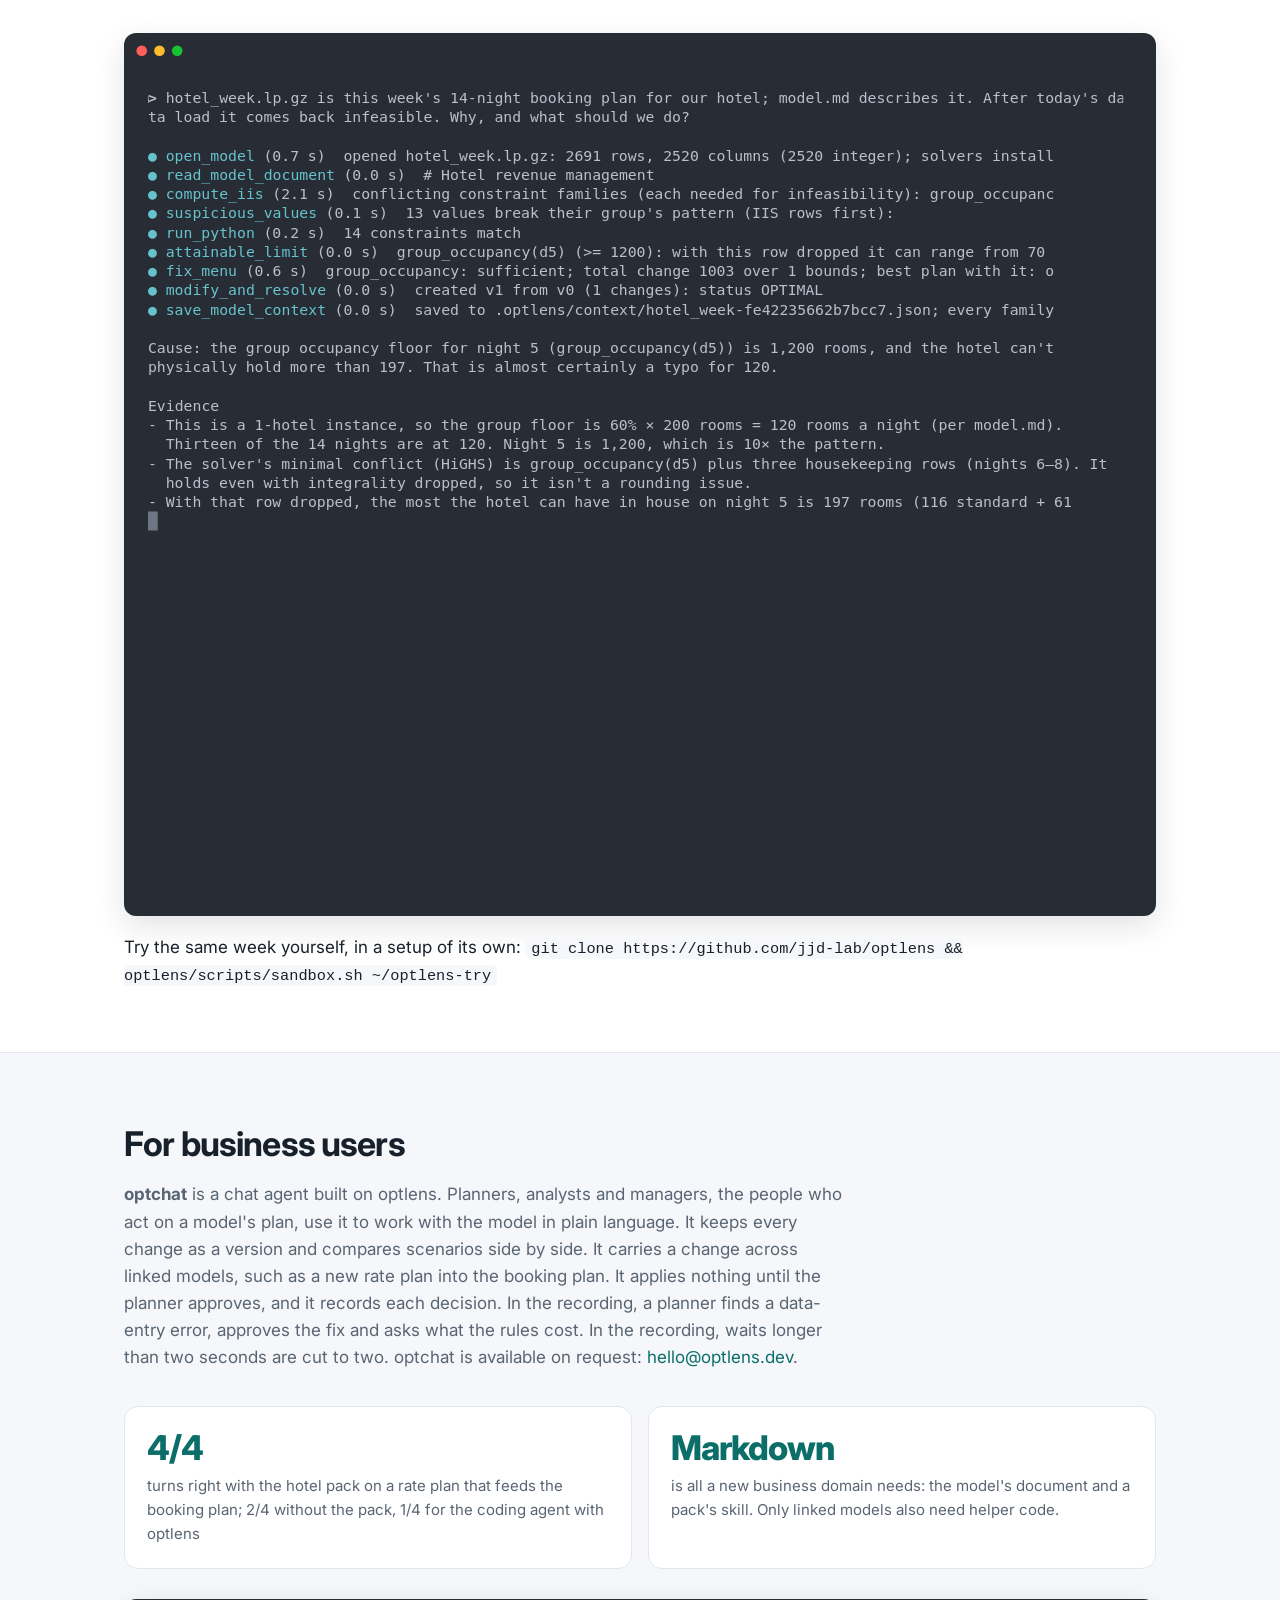
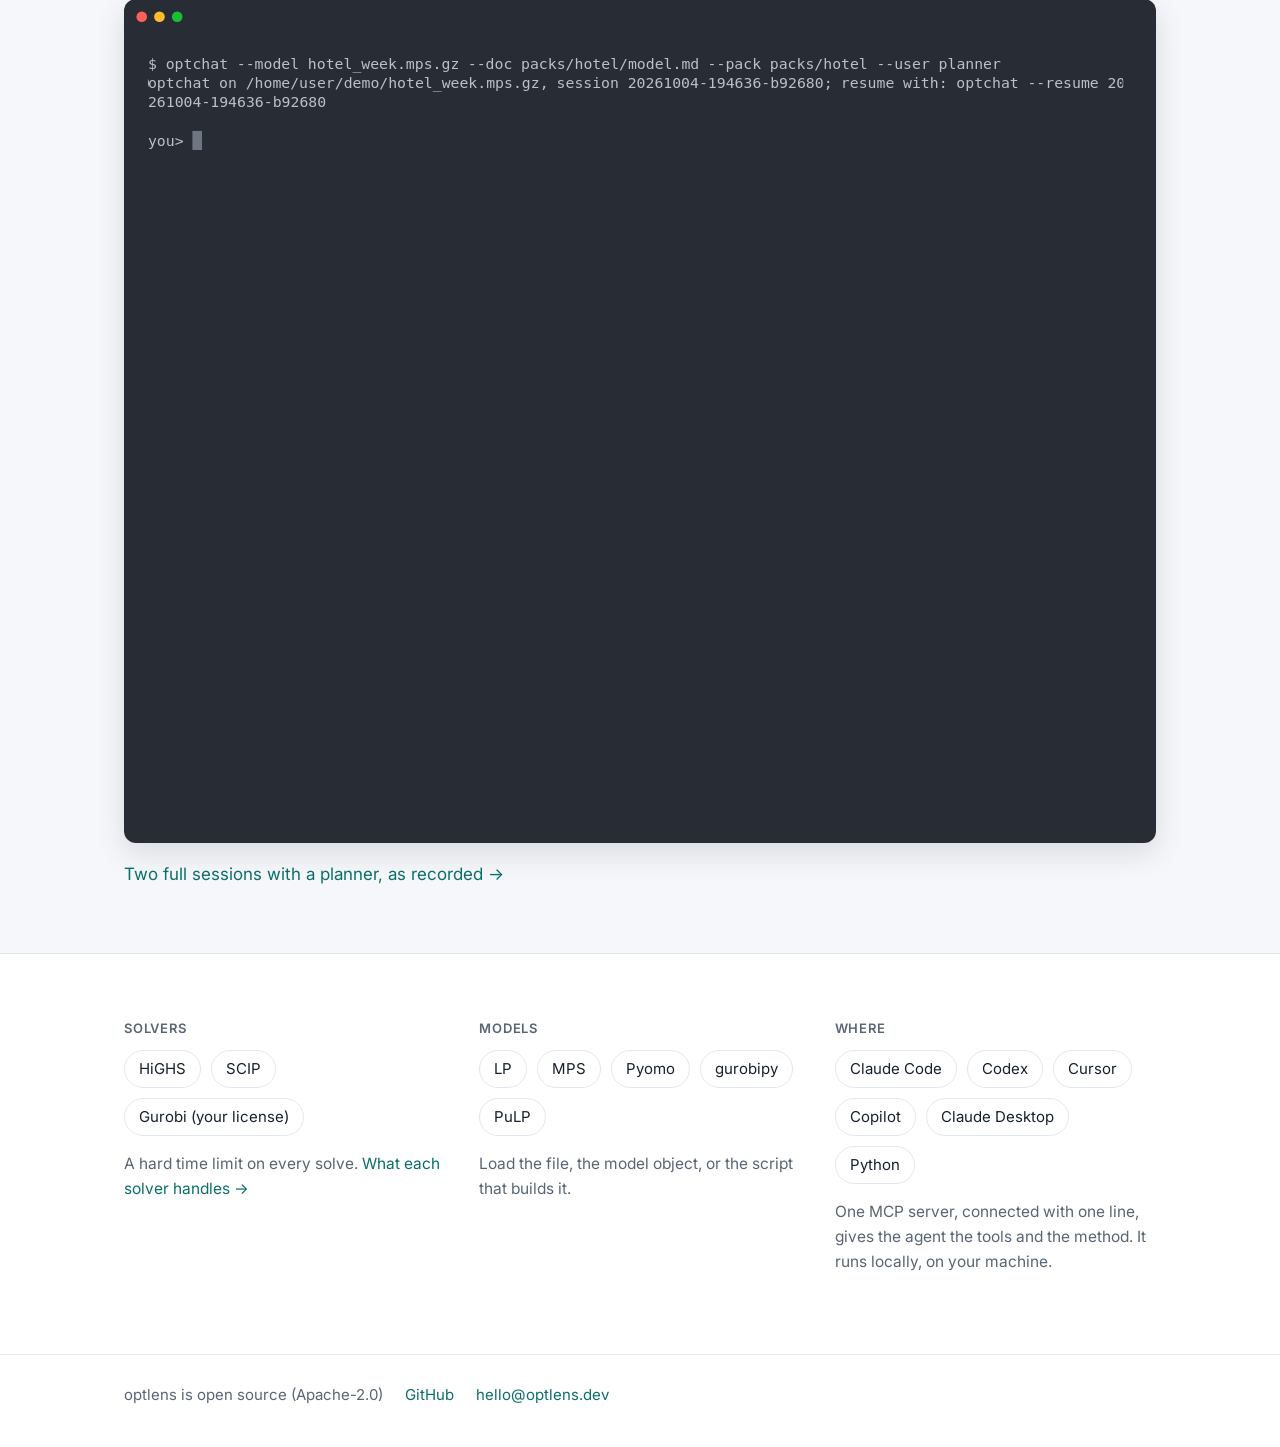
==== commit 4351500a: "Site: add MCP server to the homepage title and og:title Co-Authored-By: Claude Sonnet 5.5 <noreply@a" ====
--- a/docs/index.html
+++ b/docs/index.html
@@ -3,10 +3,10 @@
 <head>
 <meta charset="utf-8">
 <meta name="viewport" content="width=device-width, initial-scale=1">
-<title>optlens: debug and explain LP/MILP models</title>
+<title>optlens: debug and explain LP/MILP models, MCP server</title>
 <meta name="description" content="Why a model is infeasible, the smallest fix, and what a change costs, from Python, MCP or Claude Code. HiGHS, SCIP or your own Gurobi. Open source.">
 <link rel="canonical" href="https://optlens.dev/">
-<meta property="og:title" content="optlens: debug and explain LP/MILP models">
+<meta property="og:title" content="optlens: debug and explain LP/MILP models, MCP server">
 <meta property="og:description" content="Why a model is infeasible, the smallest fix, and what a change costs, from Python, MCP or Claude Code. HiGHS, SCIP or your own Gurobi. Open source.">
 <meta property="og:type" content="website">
 <meta property="og:url" content="https://optlens.dev/">
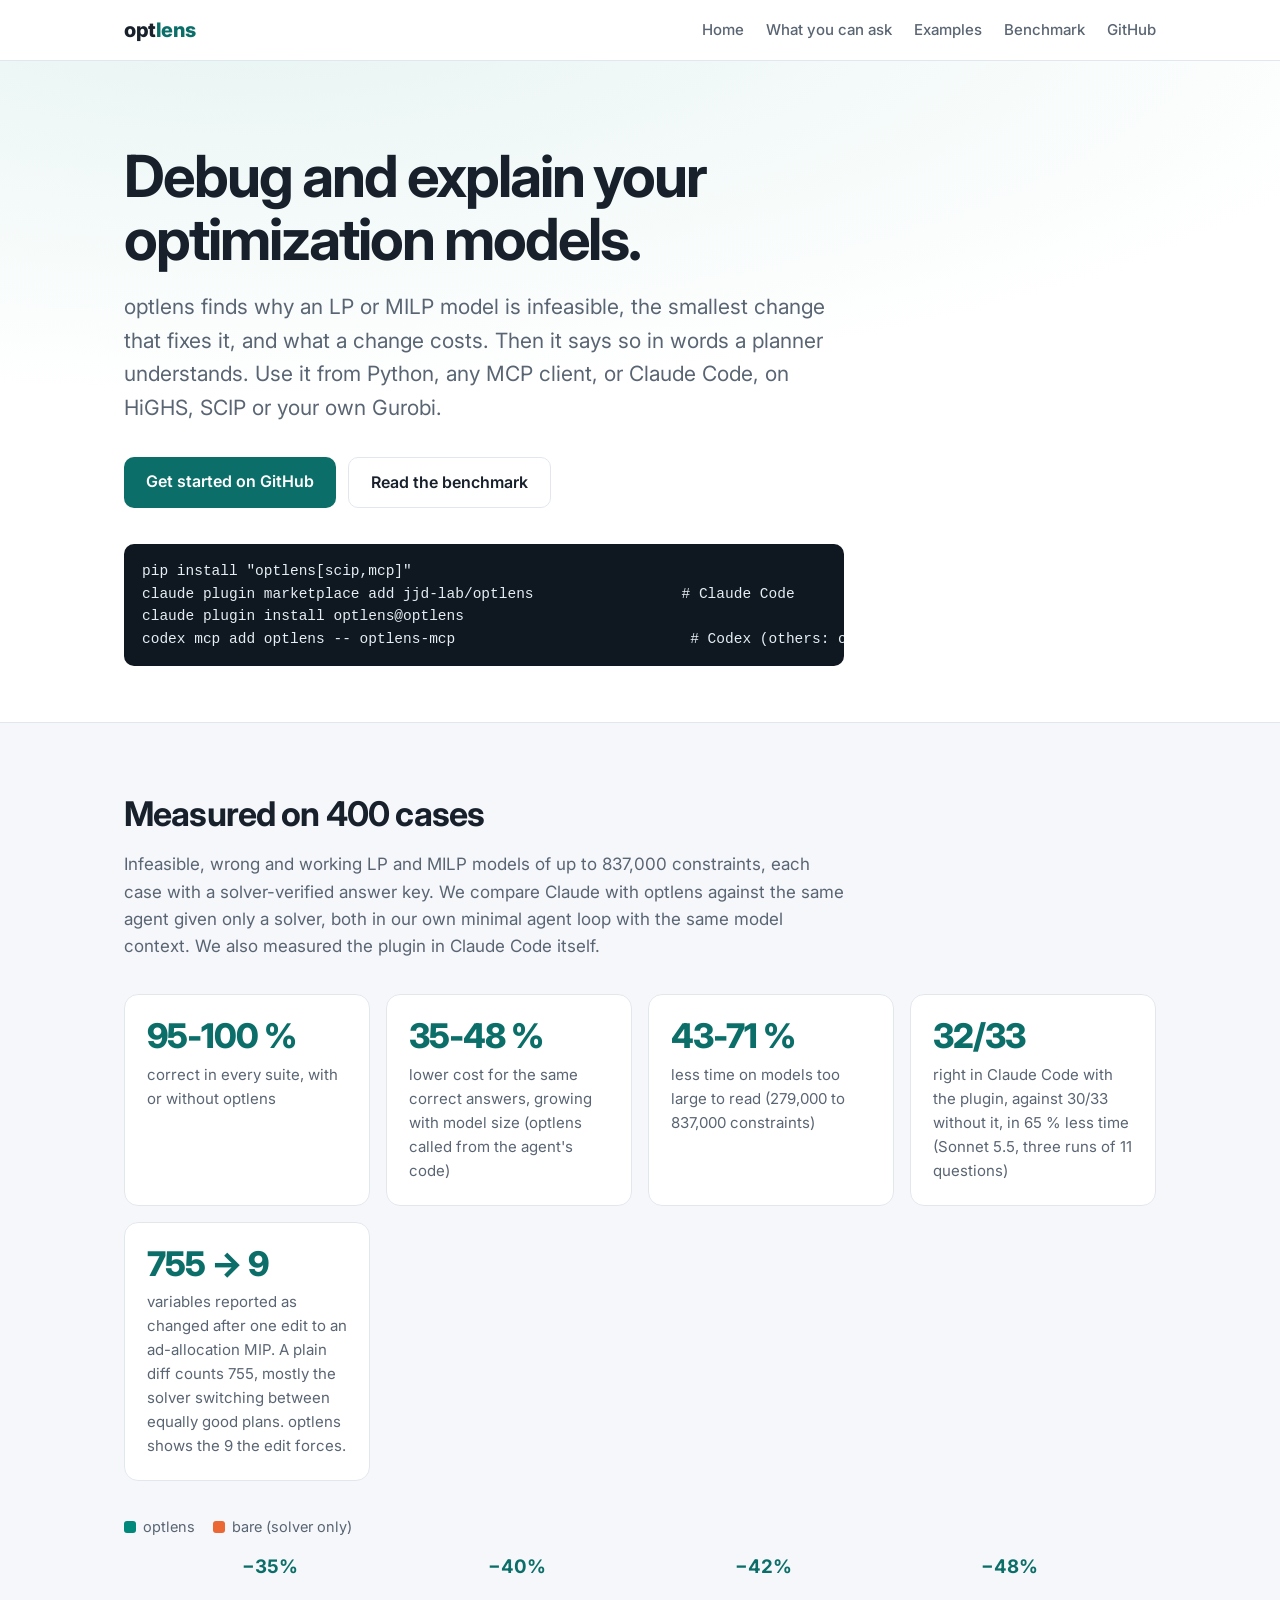
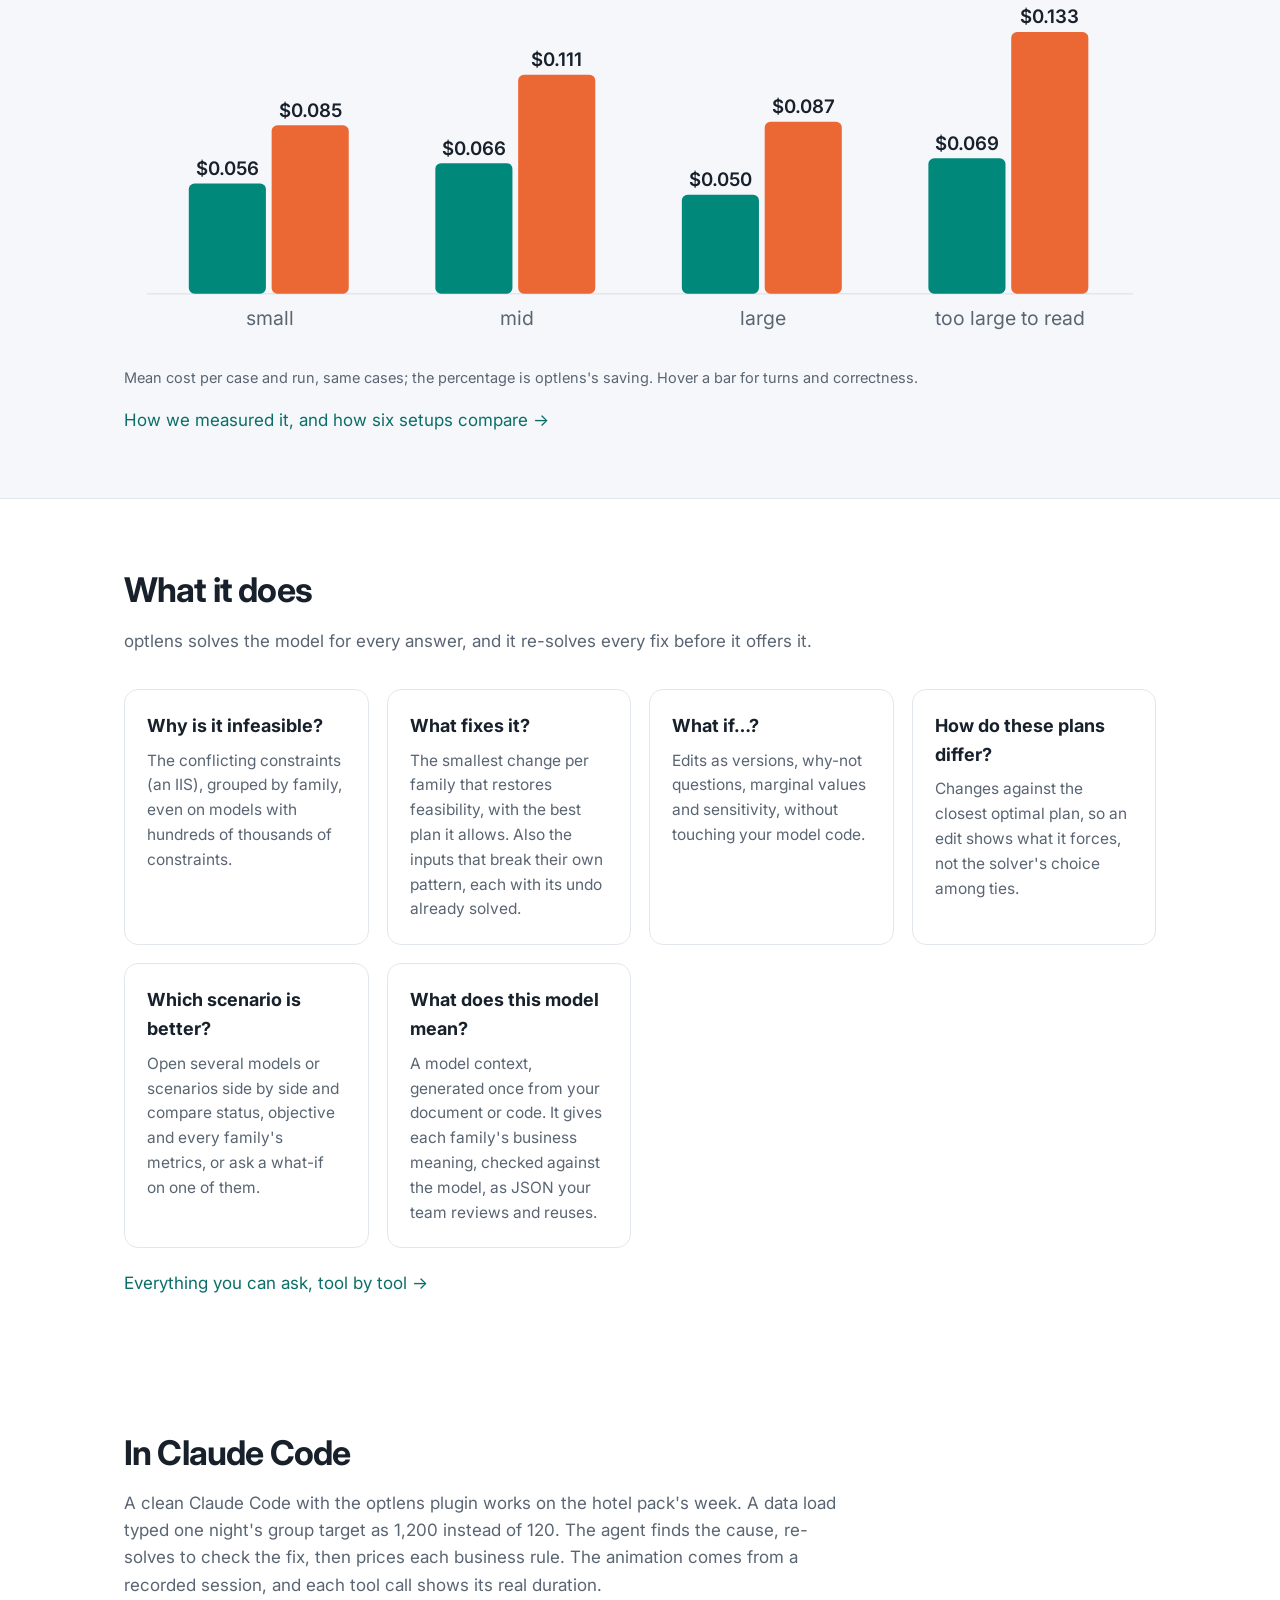
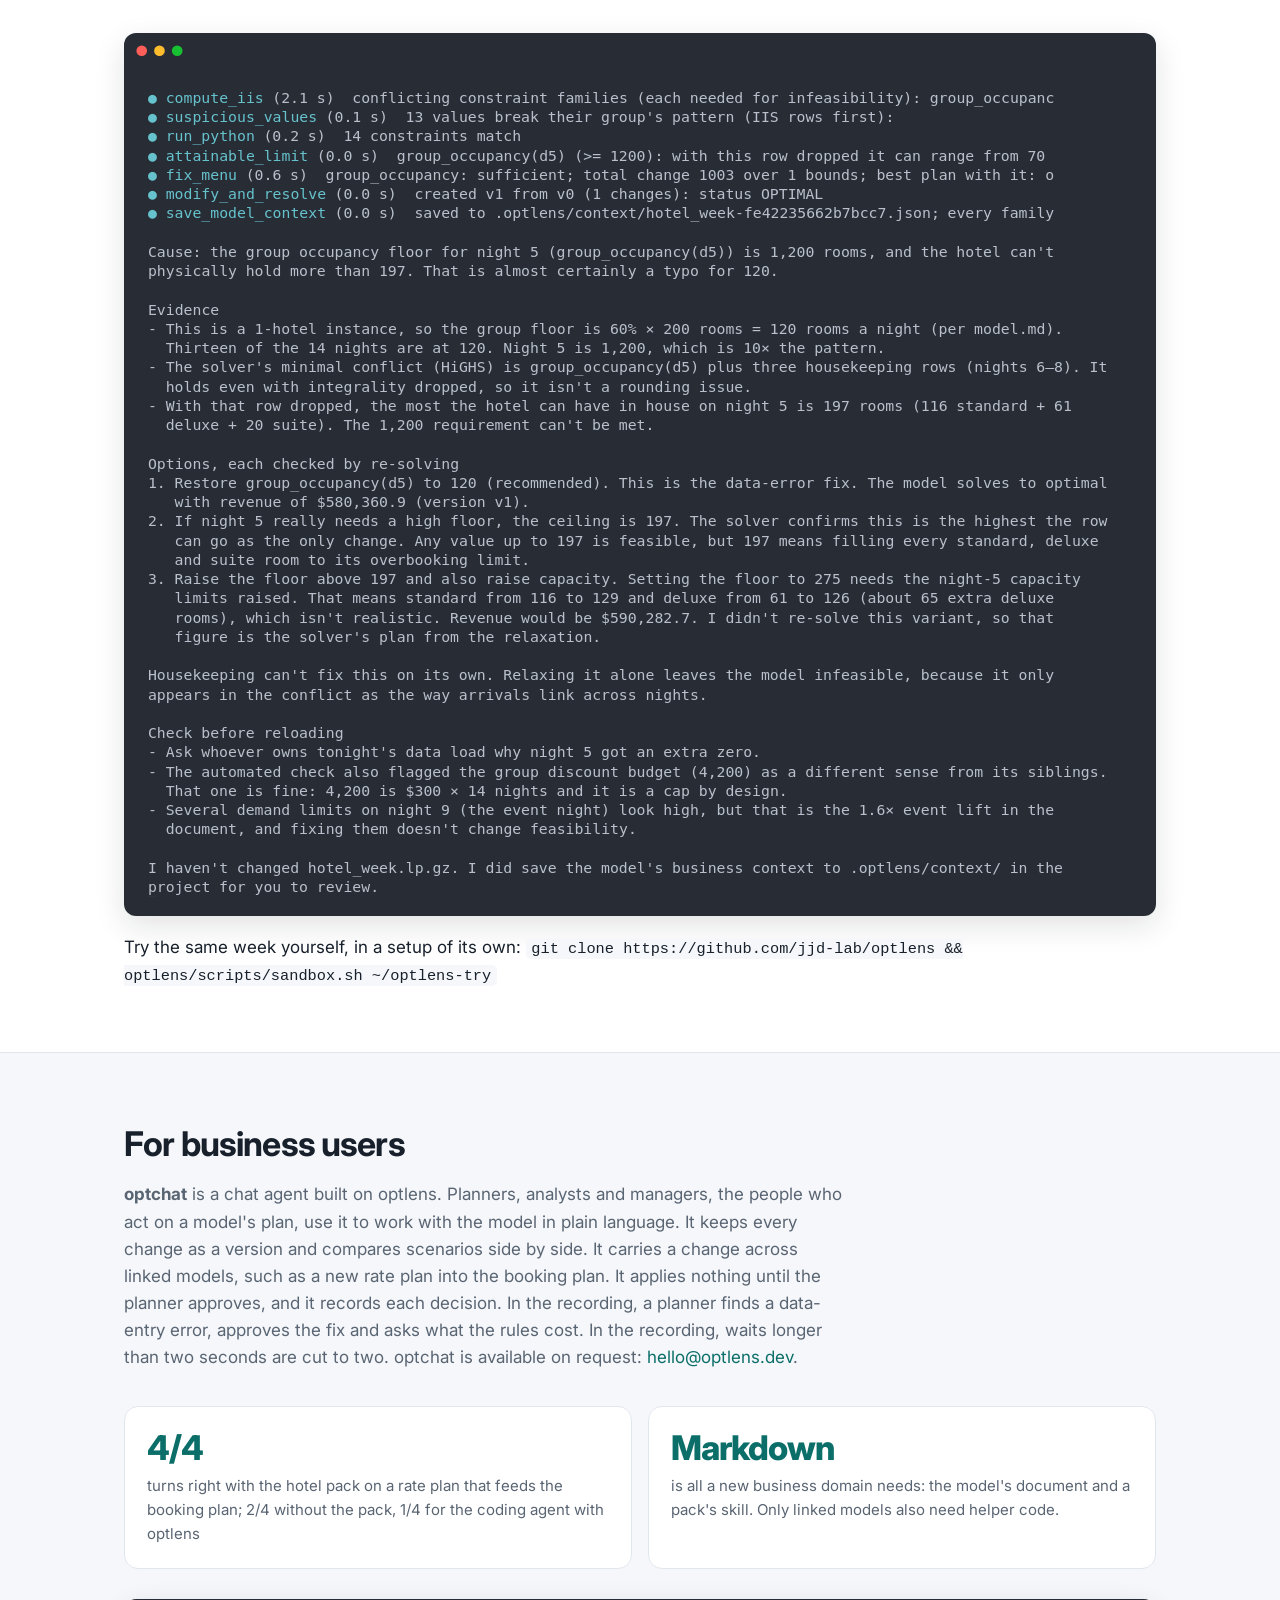
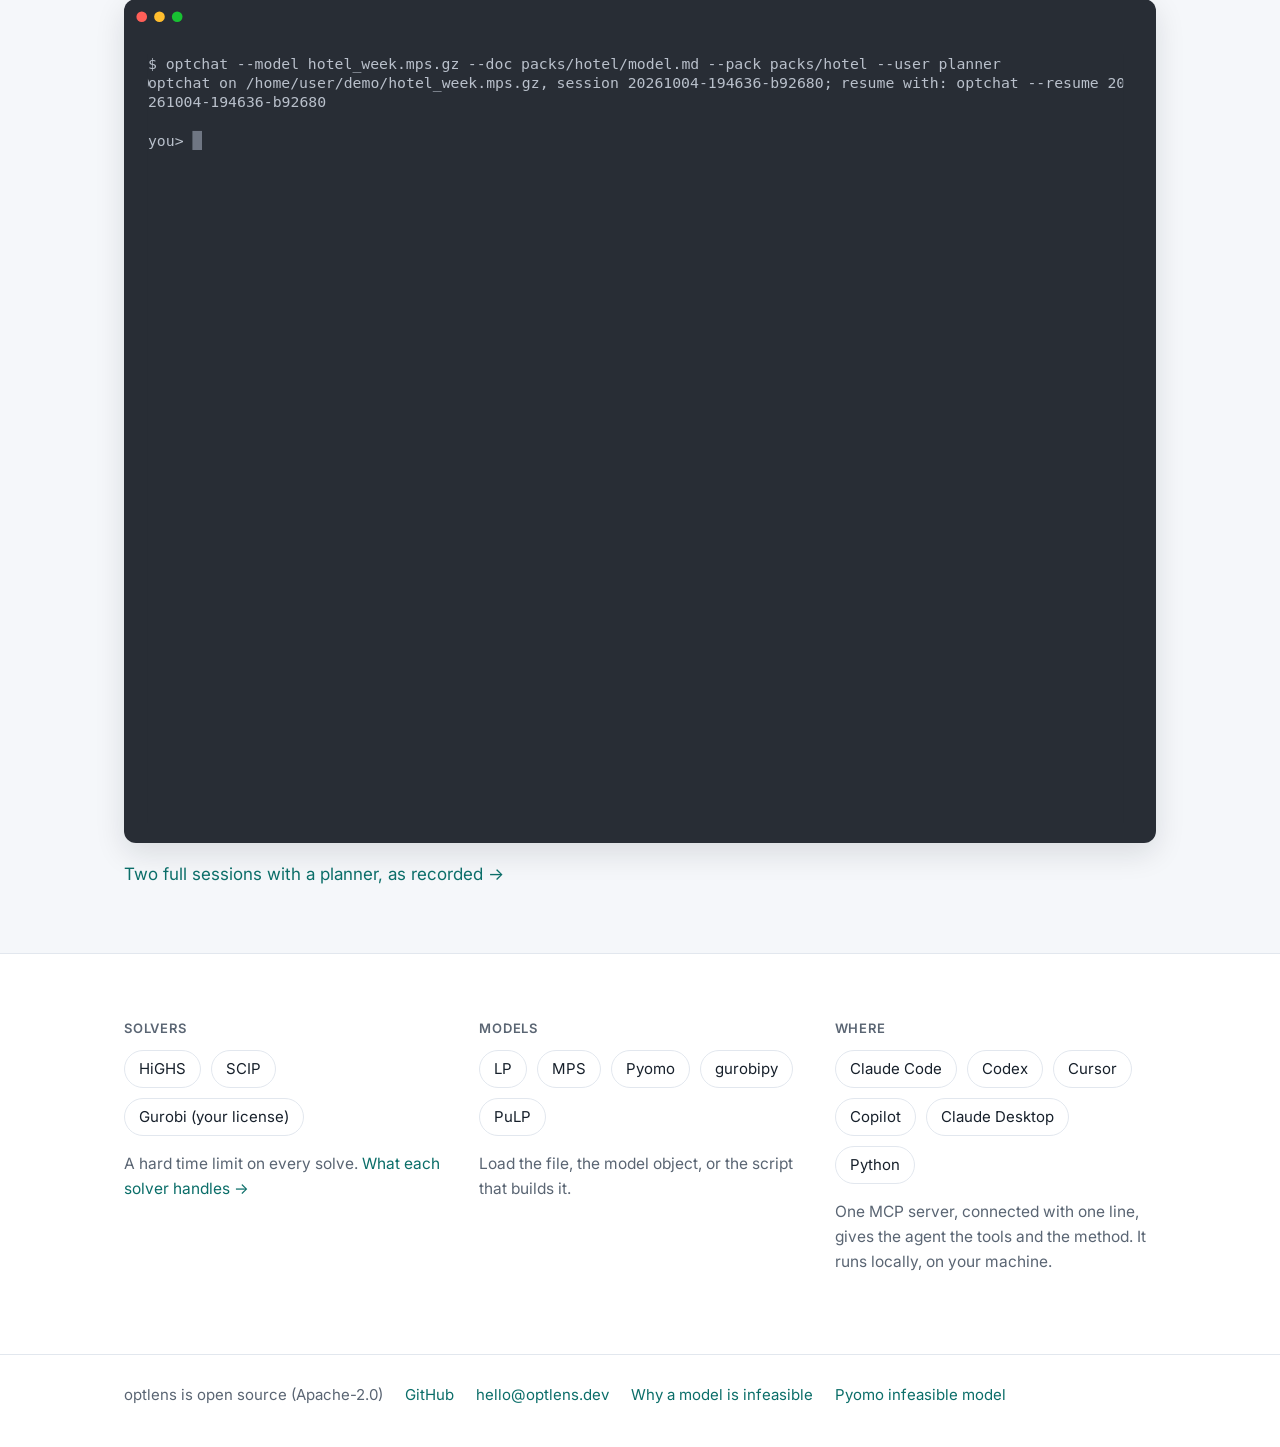
==== commit 7fd6c36e: "Relaxation fixes without solver noise; site: two guides on infeasible models feas_relax: a change be" ====
--- a/docs/index.html
+++ b/docs/index.html
@@ -122,6 +122,7 @@
 
 <footer class="bottom"><div class="wrap">
   <span>optlens is open source (Apache-2.0)</span><a href="https://github.com/jjd-lab/optlens">GitHub</a><a href="mailto:hello@optlens.dev">hello@optlens.dev</a>
+  <a href="guides/infeasible-model/">Why a model is infeasible</a><a href="guides/pyomo-infeasible/">Pyomo infeasible model</a>
 </div></footer>
 </body>
 </html>
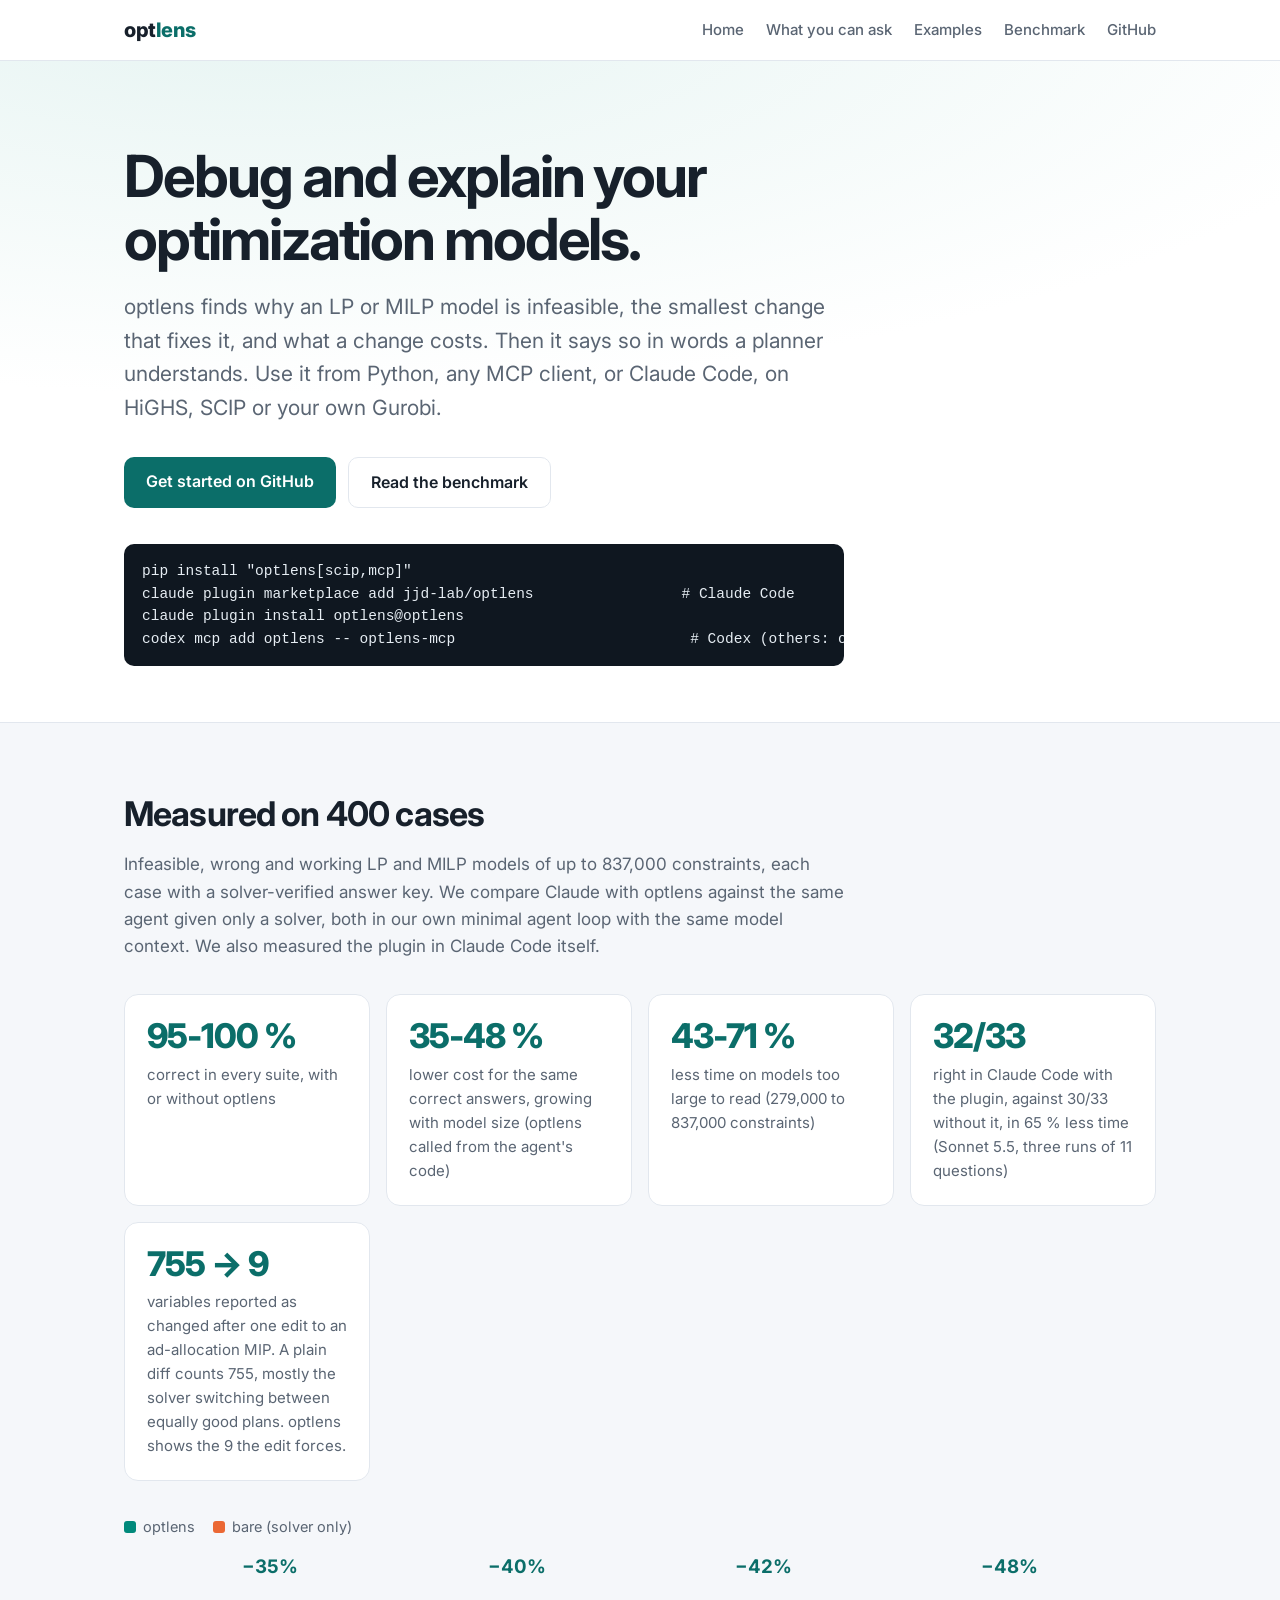
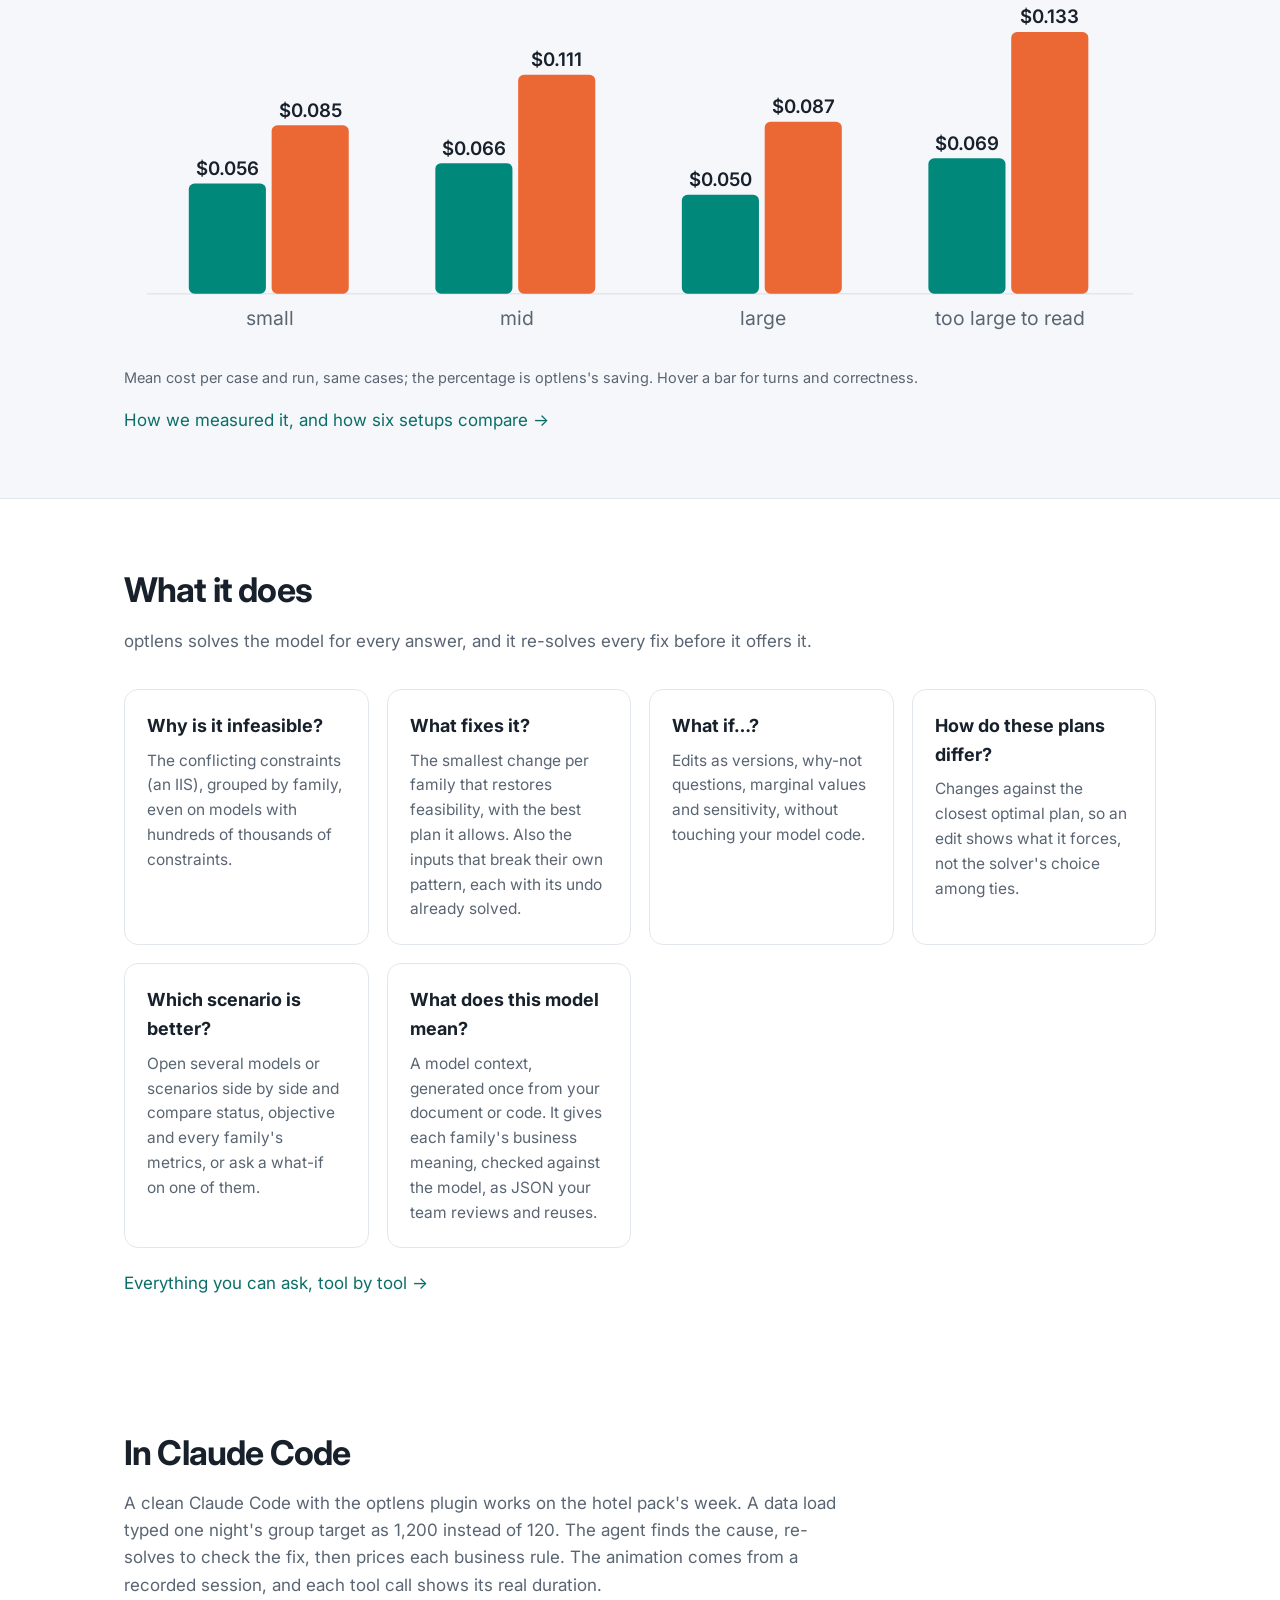
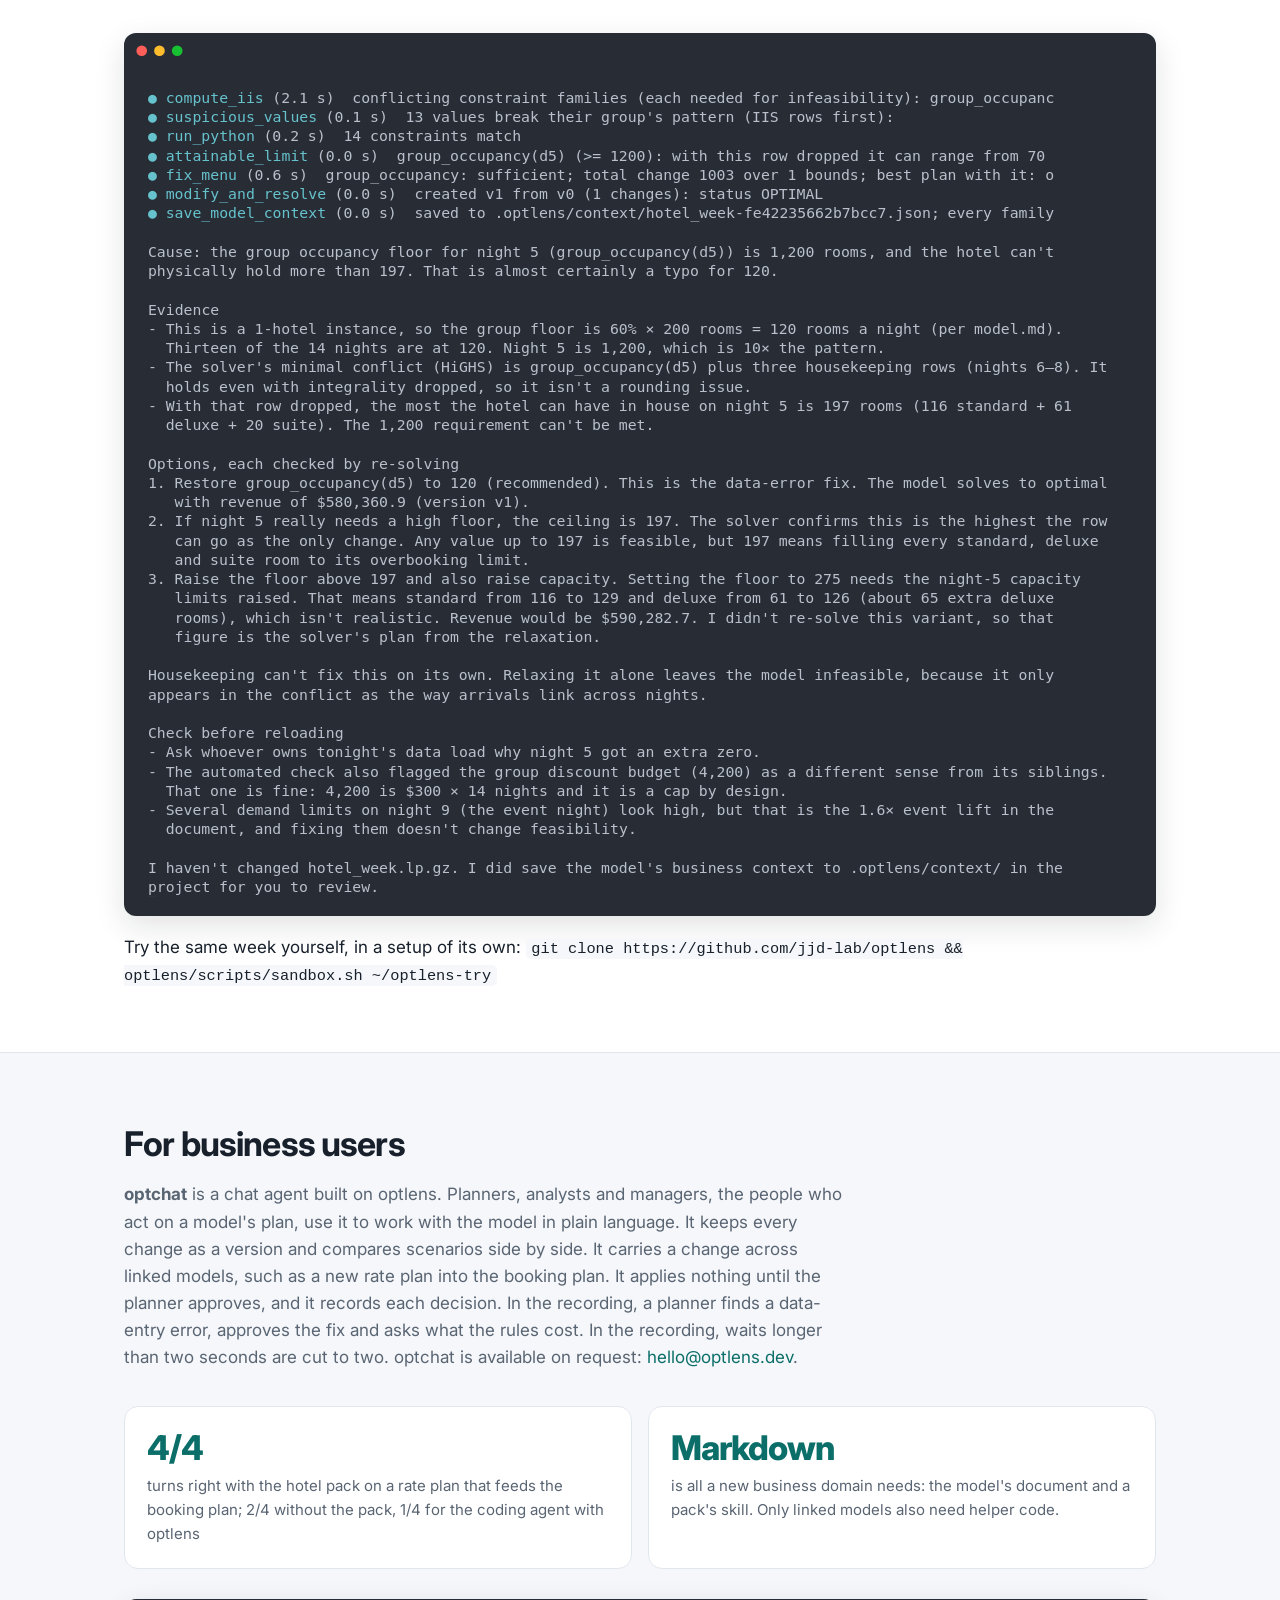
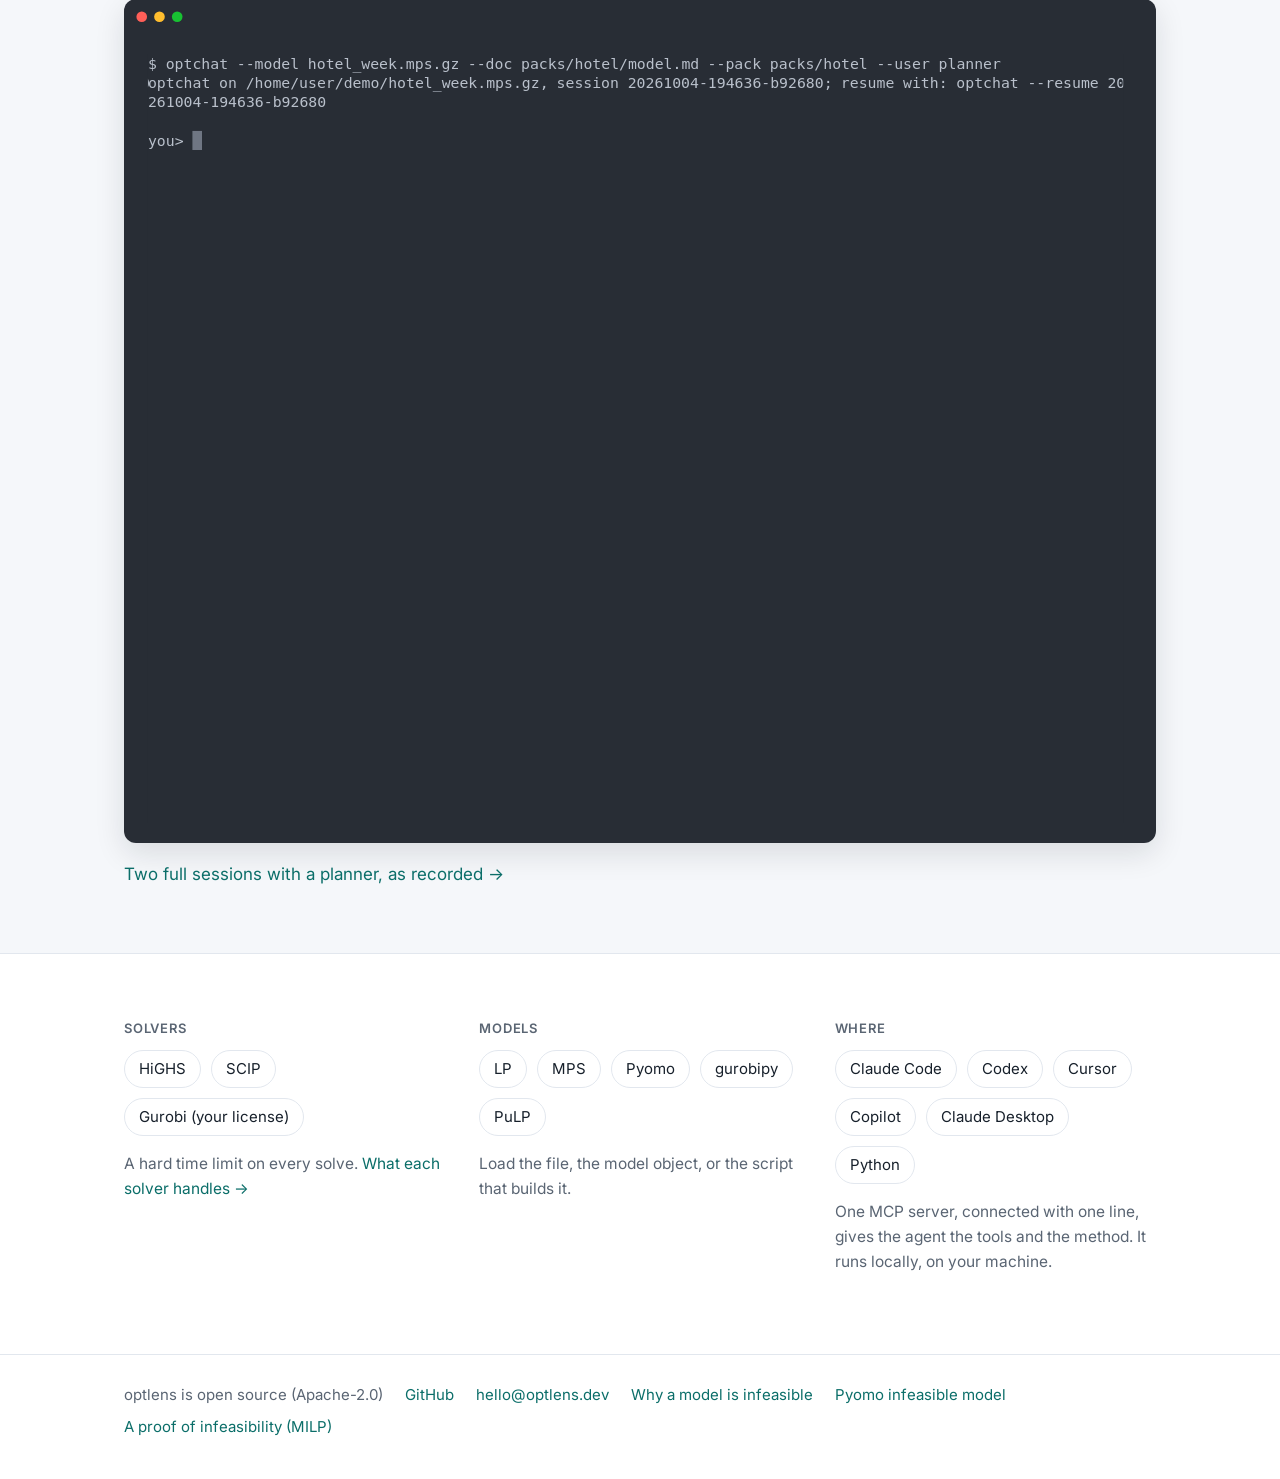
==== commit b7fc29e1: "Site: guide 'Why is my MILP infeasible? A proof you can check, on a hotel week'; footer link; versio" ====
--- a/docs/index.html
+++ b/docs/index.html
@@ -122,7 +122,7 @@
 
 <footer class="bottom"><div class="wrap">
   <span>optlens is open source (Apache-2.0)</span><a href="https://github.com/jjd-lab/optlens">GitHub</a><a href="mailto:hello@optlens.dev">hello@optlens.dev</a>
-  <a href="guides/infeasible-model/">Why a model is infeasible</a><a href="guides/pyomo-infeasible/">Pyomo infeasible model</a>
+  <a href="guides/infeasible-model/">Why a model is infeasible</a><a href="guides/pyomo-infeasible/">Pyomo infeasible model</a><a href="guides/milp-proof/">A proof of infeasibility (MILP)</a>
 </div></footer>
 </body>
 </html>
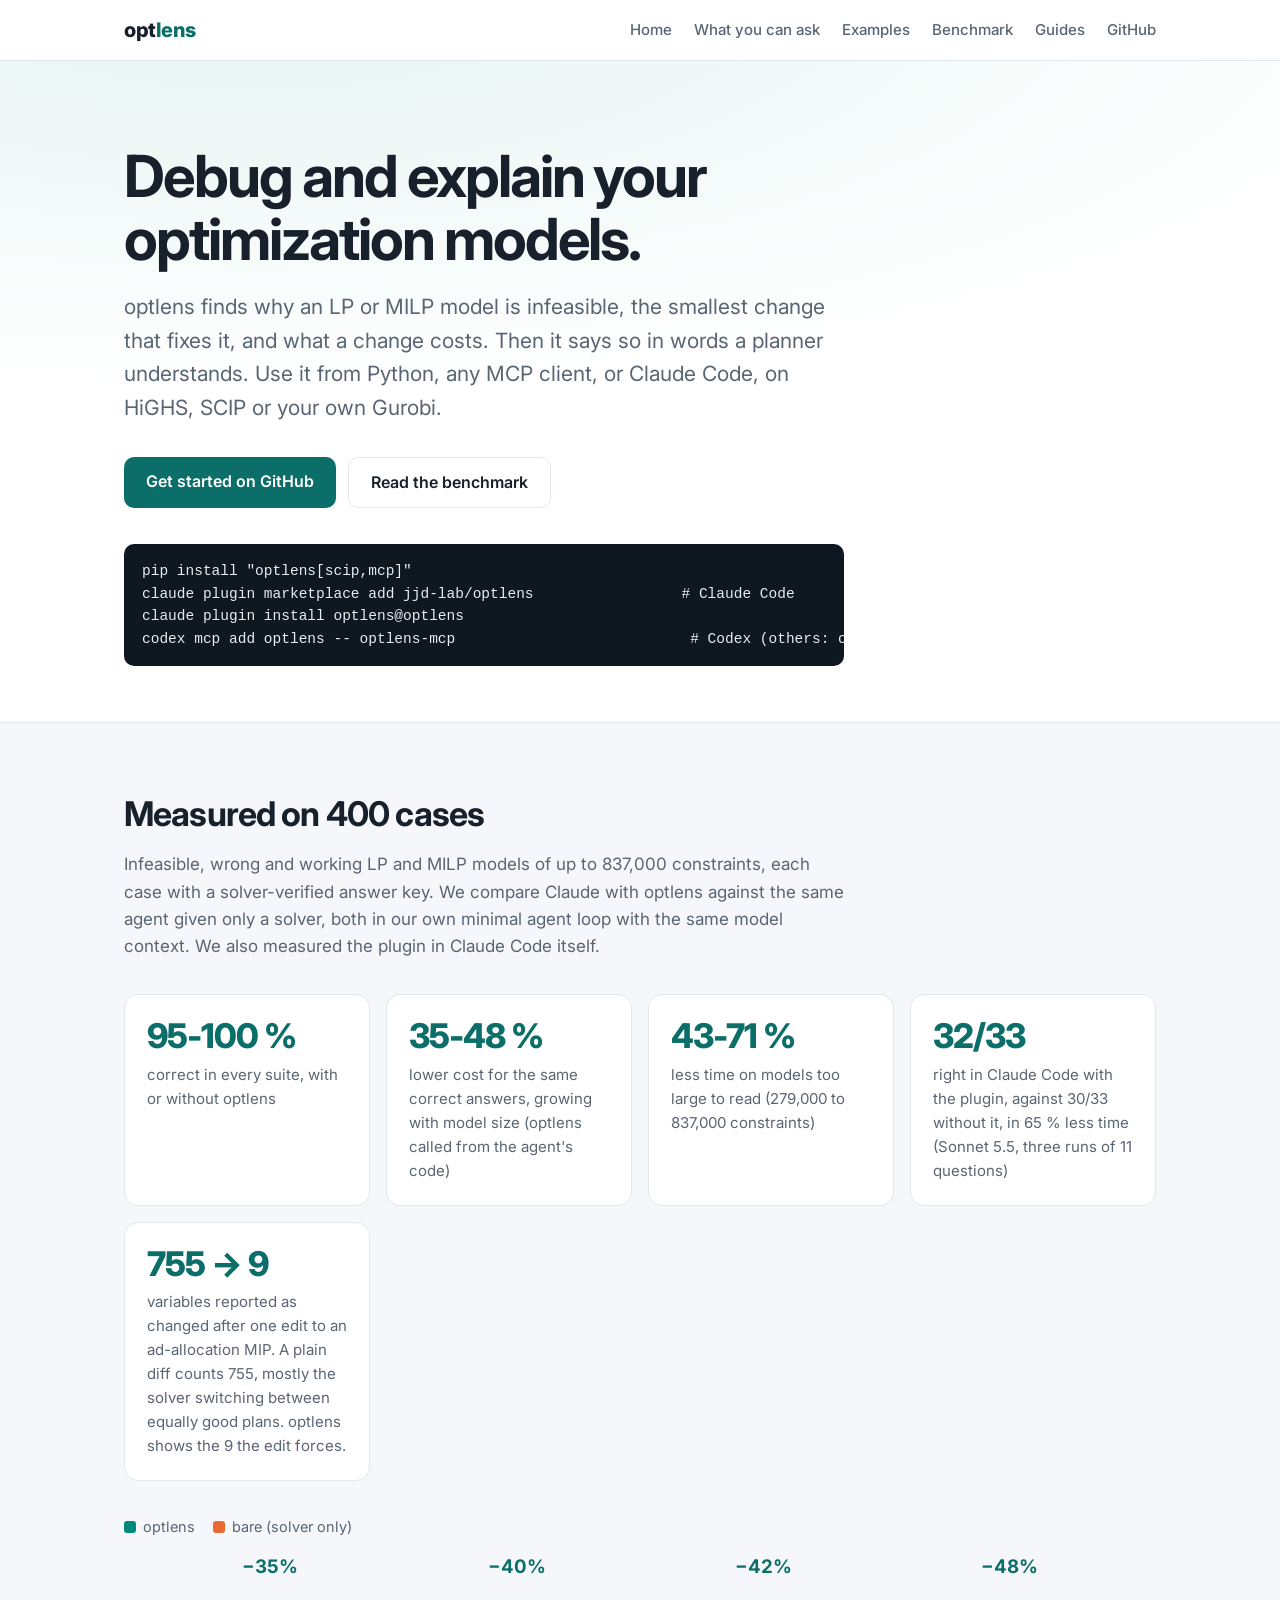
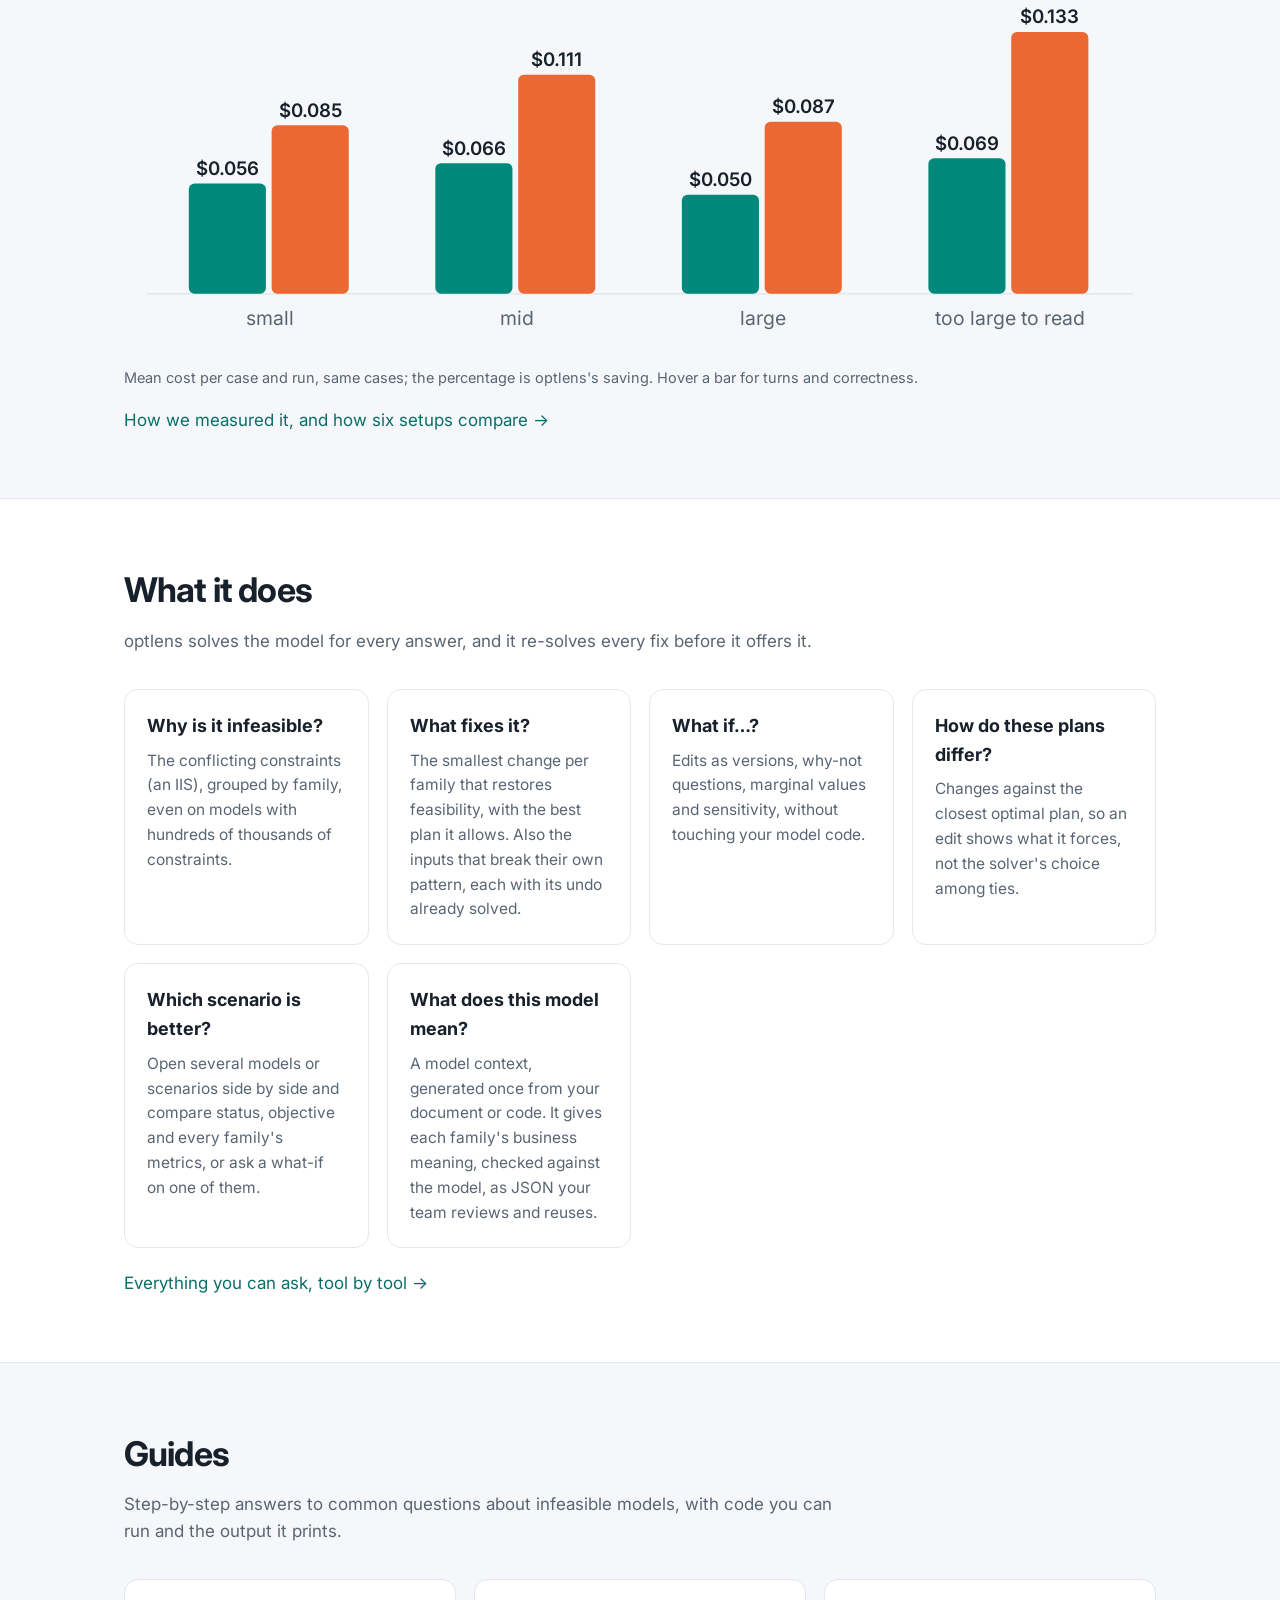
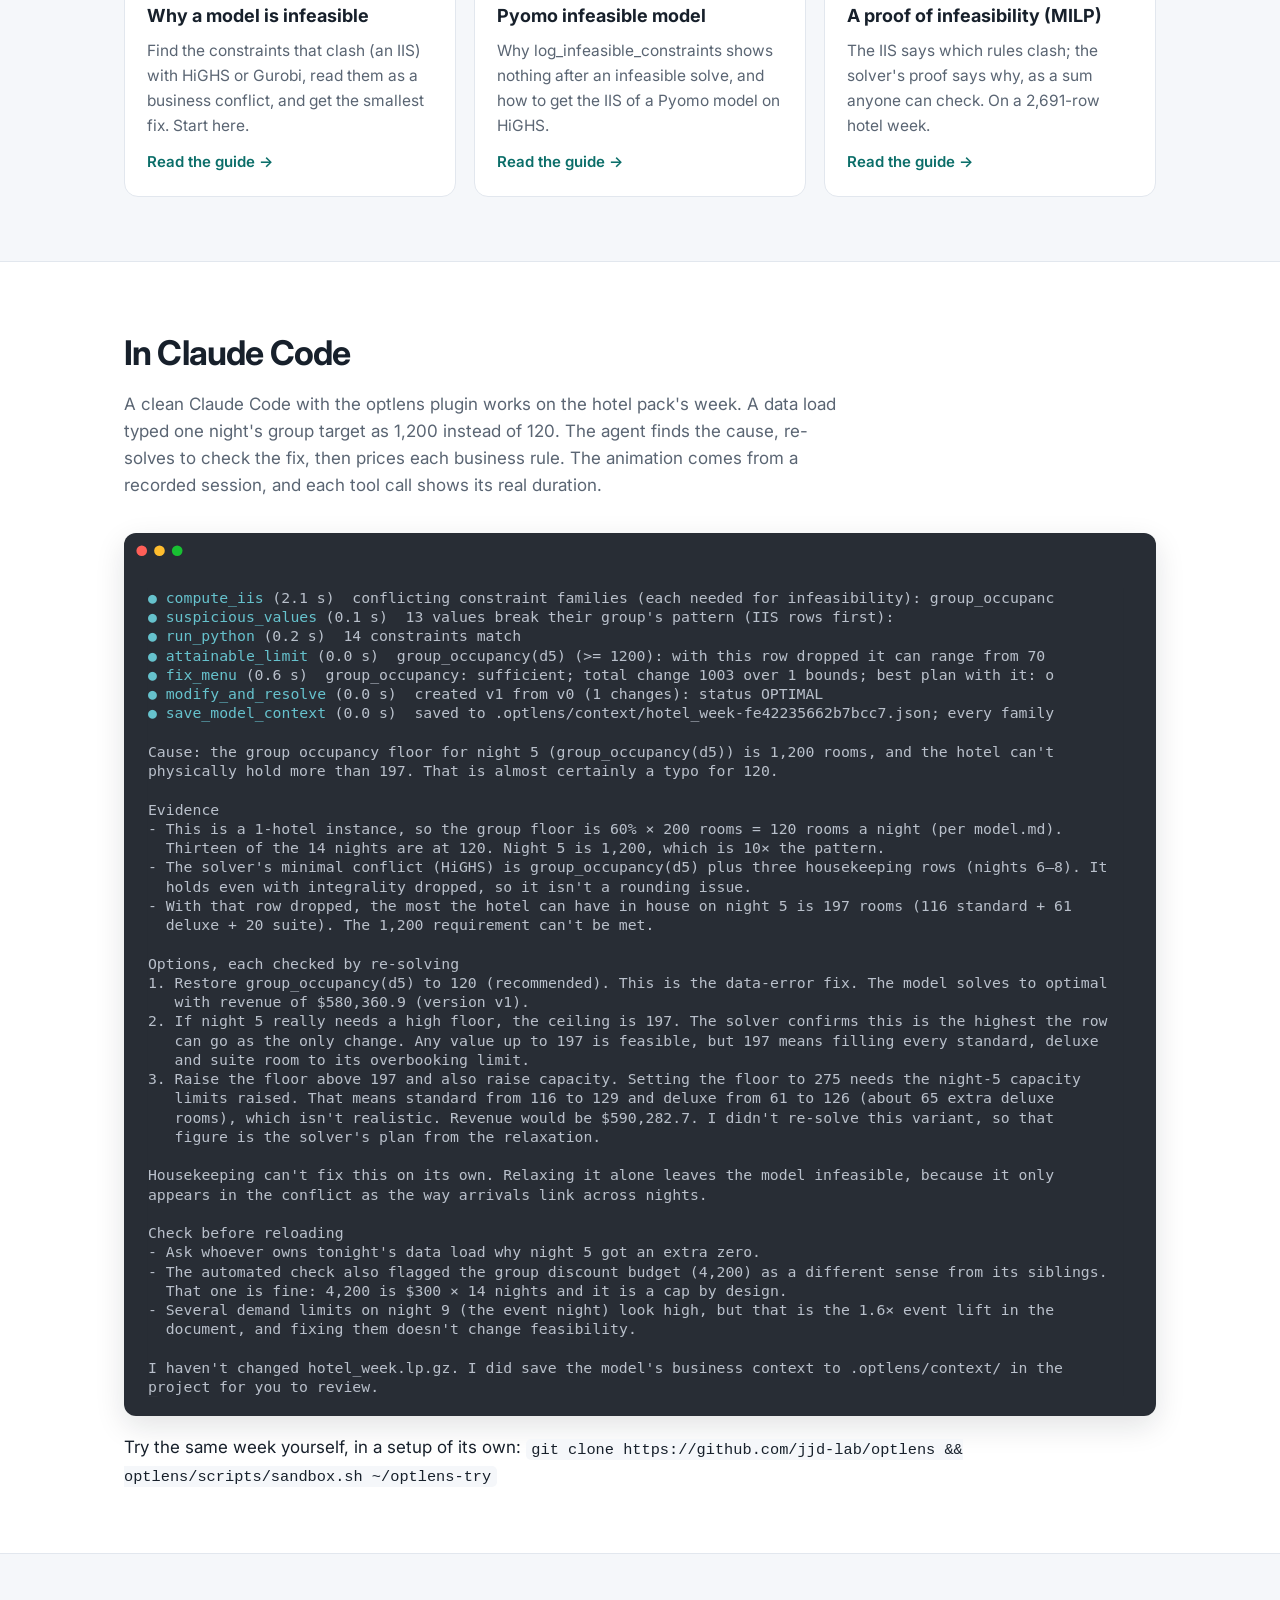
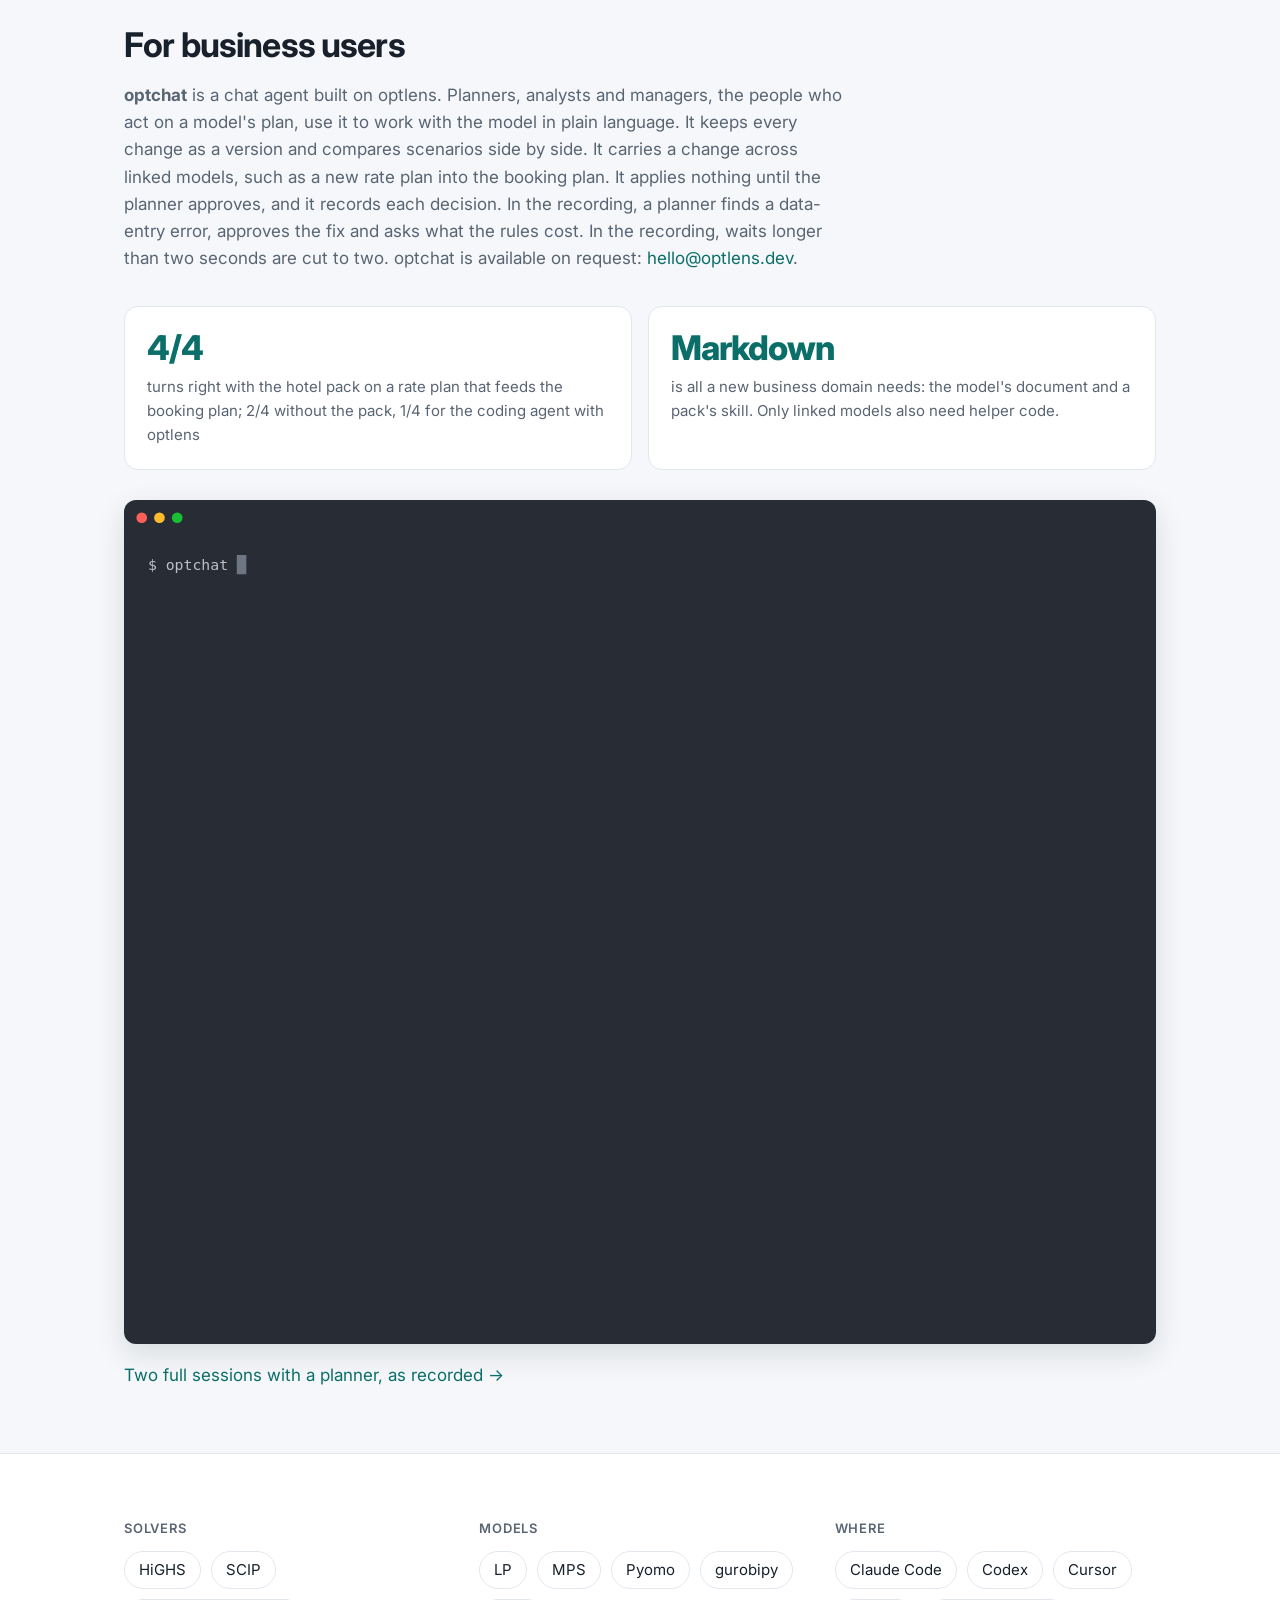
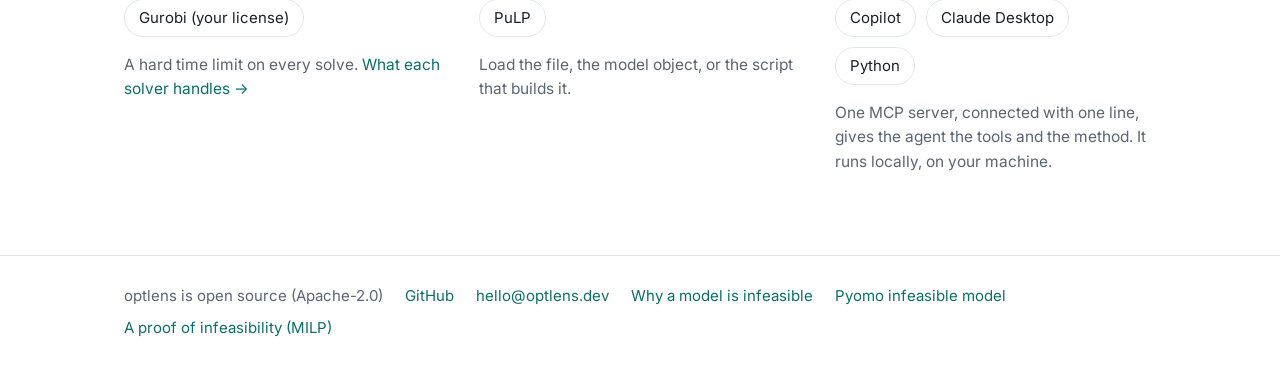
==== commit b0980b00: "Site: Guides in the top nav, a guides index page and a Guides section on the home page; phone nav wr" ====
--- a/docs/index.html
+++ b/docs/index.html
@@ -17,7 +17,7 @@
 <body>
 <header class="top"><div class="wrap">
   <a class="brand" href="">opt<span>lens</span></a>
-  <nav><a href="">Home</a><a href="ask/">What you can ask</a><a href="examples/">Examples</a><a href="benchmark/">Benchmark</a><a class="hide-sm" href="https://github.com/jjd-lab/optlens">GitHub</a></nav>
+  <nav><a class="hide-sm" href="">Home</a><a href="ask/">What you can ask</a><a href="examples/">Examples</a><a href="benchmark/">Benchmark</a><a href="guides/">Guides</a><a class="hide-sm" href="https://github.com/jjd-lab/optlens">GitHub</a></nav>
 </div></header>
 
 <div class="hero"><div class="wrap">
@@ -75,6 +75,13 @@
   <p style="margin:22px 0 0"><a href="ask/">Everything you can ask, tool by tool &rarr;</a></p>
 </div></section>
 
+<section class="soft"><div class="wrap">
+  <h2 class="sec">Guides</h2>
+  <p class="sub">Step-by-step answers to common questions about infeasible models, with code you can run and the output
+  it prints.</p>
+  <div class="cards"><a class="card" href="guides/infeasible-model/"><h3>Why a model is infeasible</h3><p>Find the constraints that clash (an IIS) with HiGHS or Gurobi, read them as a business conflict, and get the smallest fix. Start here.</p><div class="more">Read the guide &rarr;</div></a><a class="card" href="guides/pyomo-infeasible/"><h3>Pyomo infeasible model</h3><p>Why log_infeasible_constraints shows nothing after an infeasible solve, and how to get the IIS of a Pyomo model on HiGHS.</p><div class="more">Read the guide &rarr;</div></a><a class="card" href="guides/milp-proof/"><h3>A proof of infeasibility (MILP)</h3><p>The IIS says which rules clash; the solver&#x27;s proof says why, as a sum anyone can check. On a 2,691-row hotel week.</p><div class="more">Read the guide &rarr;</div></a></div>
+</div></section>
+
 <section class="demo"><div class="wrap">
   <h2 class="sec">In Claude Code</h2>
   <p class="sub">A clean Claude Code with the optlens plugin works on the hotel pack's week. A data load typed one
--- a/docs/style.css
+++ b/docs/style.css
@@ -36,7 +36,9 @@
 .stat .l { color: var(--muted); font-size: 15px; margin-top: 8px; }
 .cards { display: grid; grid-template-columns: repeat(auto-fit, minmax(240px, 1fr)); gap: 18px; }
 .card { border: 1px solid var(--line); border-radius: 14px; padding: 22px; background: var(--bg); }
-.card h3 { margin: 0 0 8px; font-size: 18px; } .card p { margin: 0; color: var(--muted); font-size: 15.5px; }
+.card h3, article.post .card h3 { margin: 0 0 8px; font-size: 18px; } .card p { margin: 0; color: var(--muted); font-size: 15.5px; }
+a.card { display: block; color: var(--text); } a.card:hover { text-decoration: none; border-color: var(--accent); }
+a.card .more { margin-top: 12px; color: var(--accent); font-size: 15px; font-weight: 600; }
 .demo img { width: 100%; height: auto; border-radius: 12px; box-shadow: var(--shadow); display: block; }
 .demo .cap { color: var(--muted); font-size: 15px; margin-top: 14px; }
 .pills { display: flex; flex-wrap: wrap; gap: 10px; } .pill { border: 1px solid var(--line); border-radius: 999px;
@@ -84,4 +86,4 @@
 svg rect.bar:hover { filter: brightness(1.12); }
 @media (max-width: 640px) { header.top nav a.hide-sm { display: none; }
   header.top .wrap { flex-wrap: wrap; height: auto; padding-top: 10px; padding-bottom: 10px; row-gap: 6px; }
-  header.top nav { width: 100%; gap: 14px; } header.top nav a { font-size: 14px; white-space: nowrap; } .hero { padding: 56px 0 40px; } section { padding: 48px 0; } }
+  header.top nav { width: 100%; flex-wrap: wrap; gap: 4px 14px; } header.top nav a { font-size: 14px; white-space: nowrap; } .hero { padding: 56px 0 40px; } section { padding: 48px 0; } }
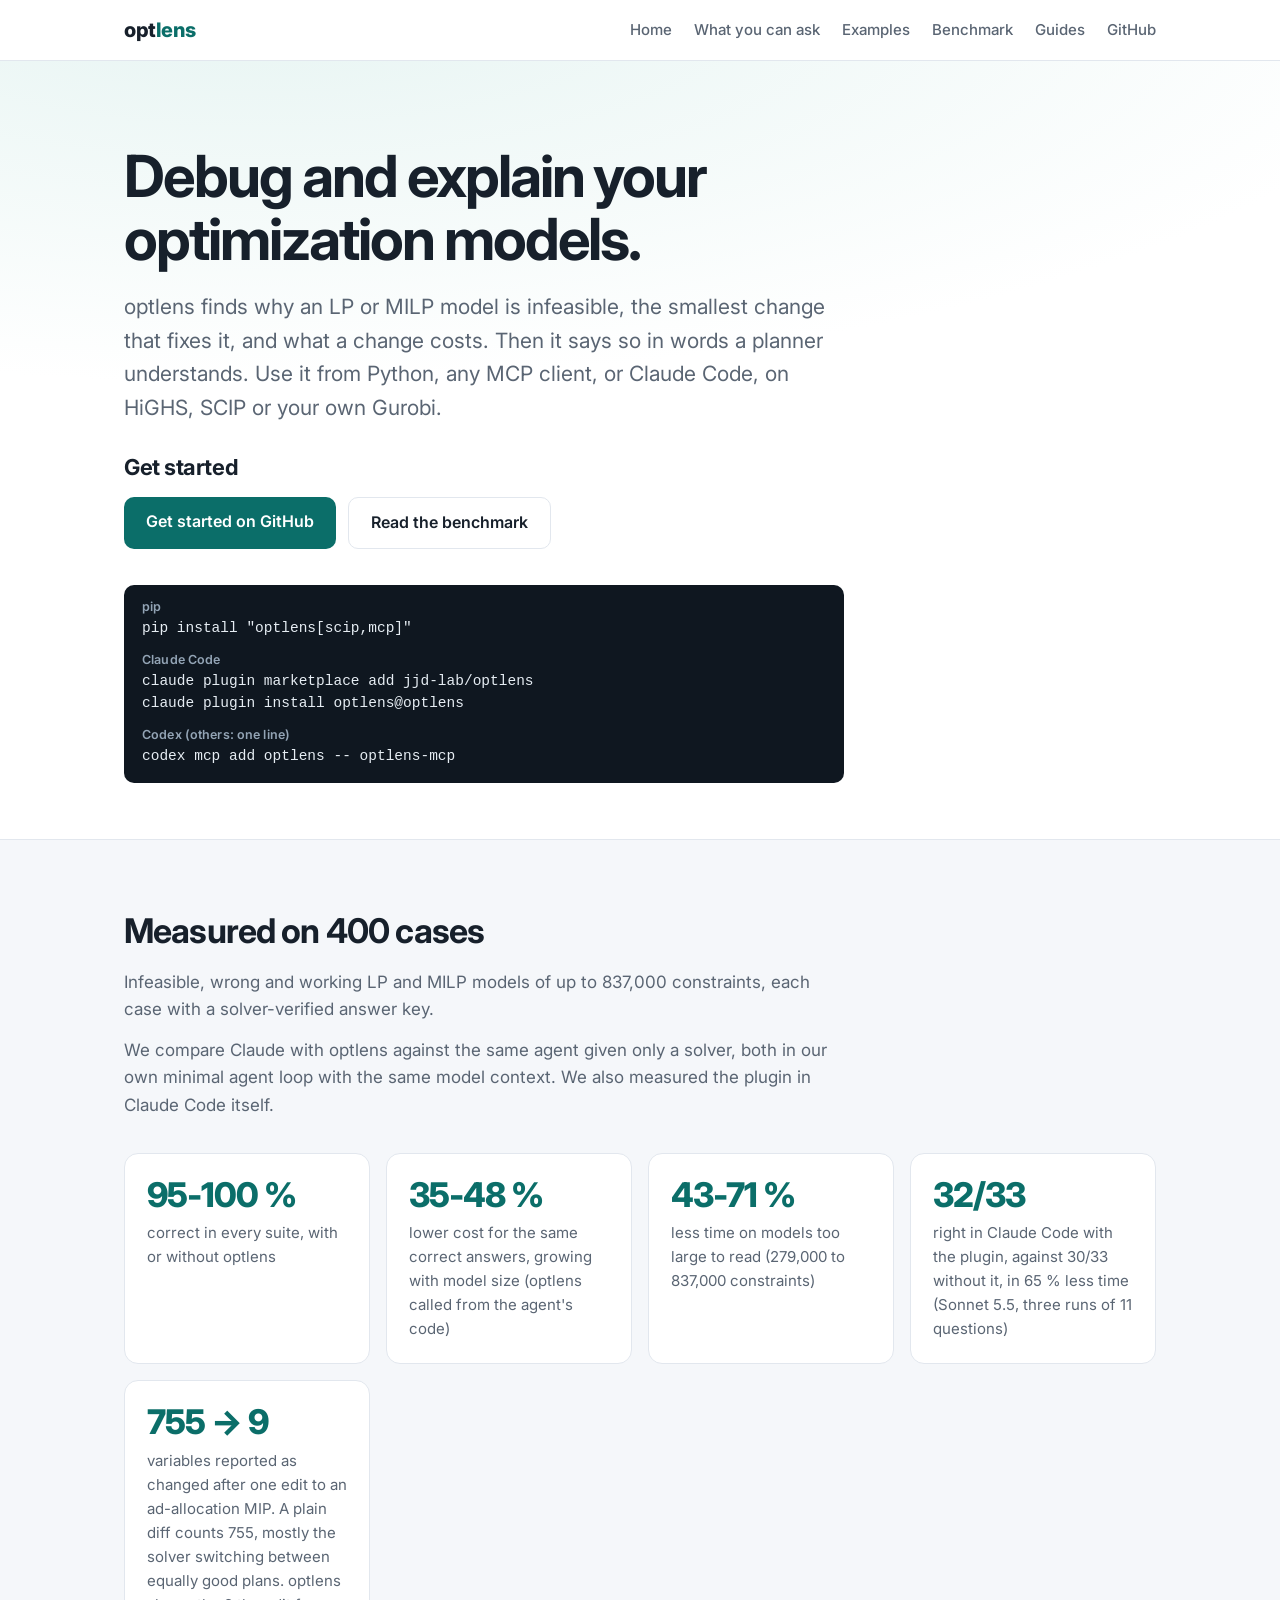
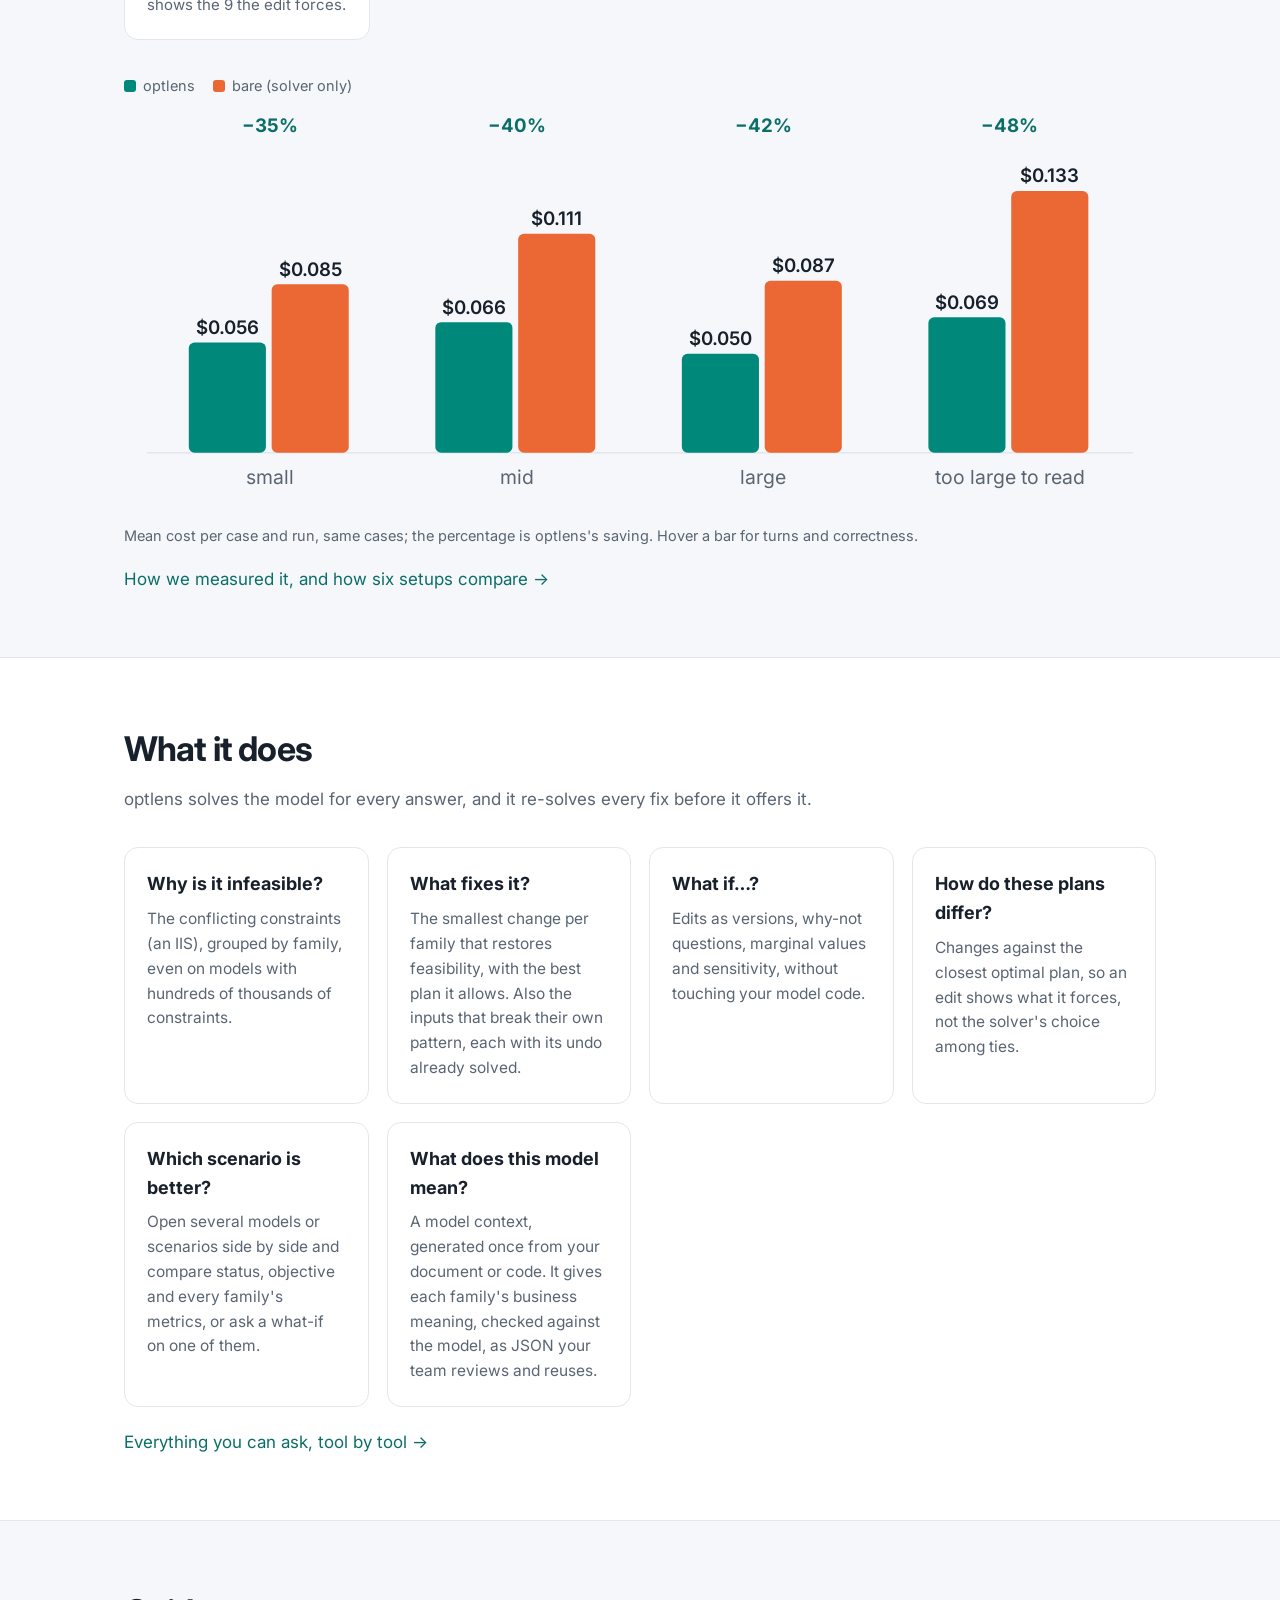
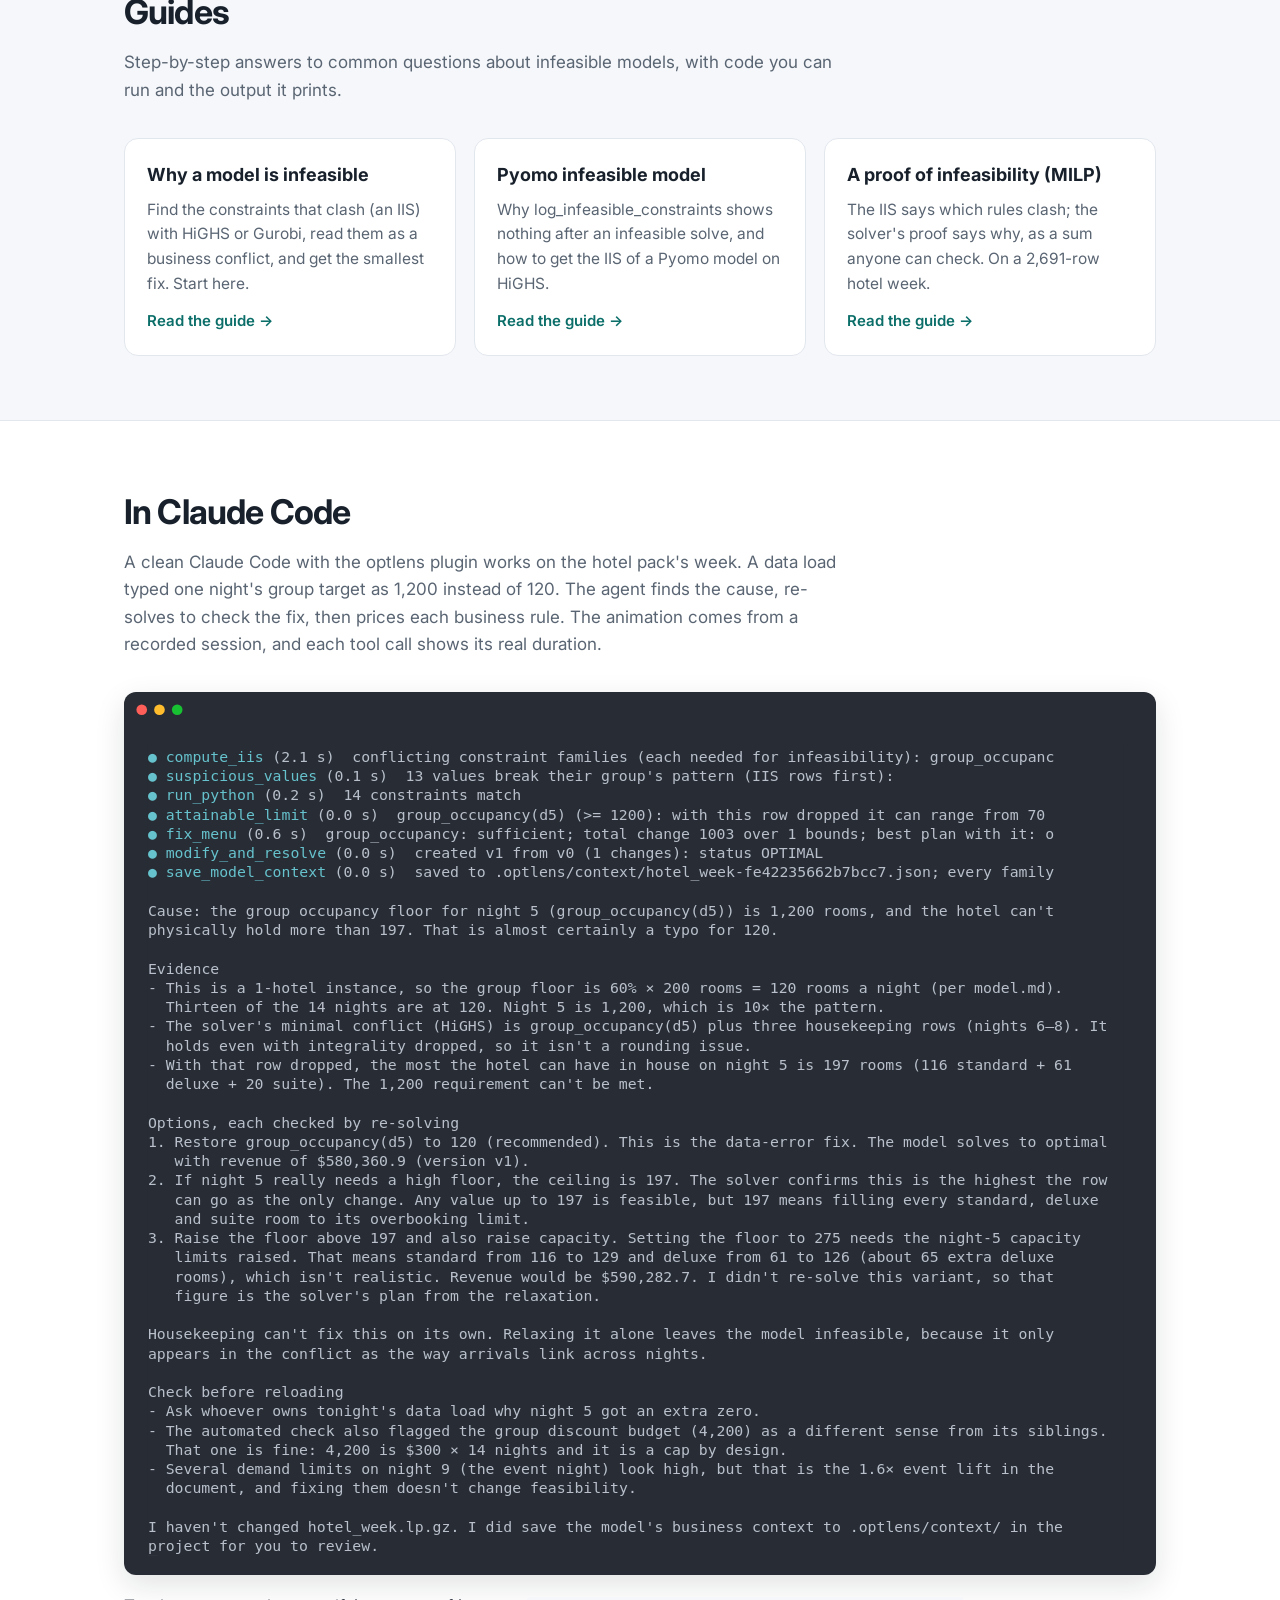
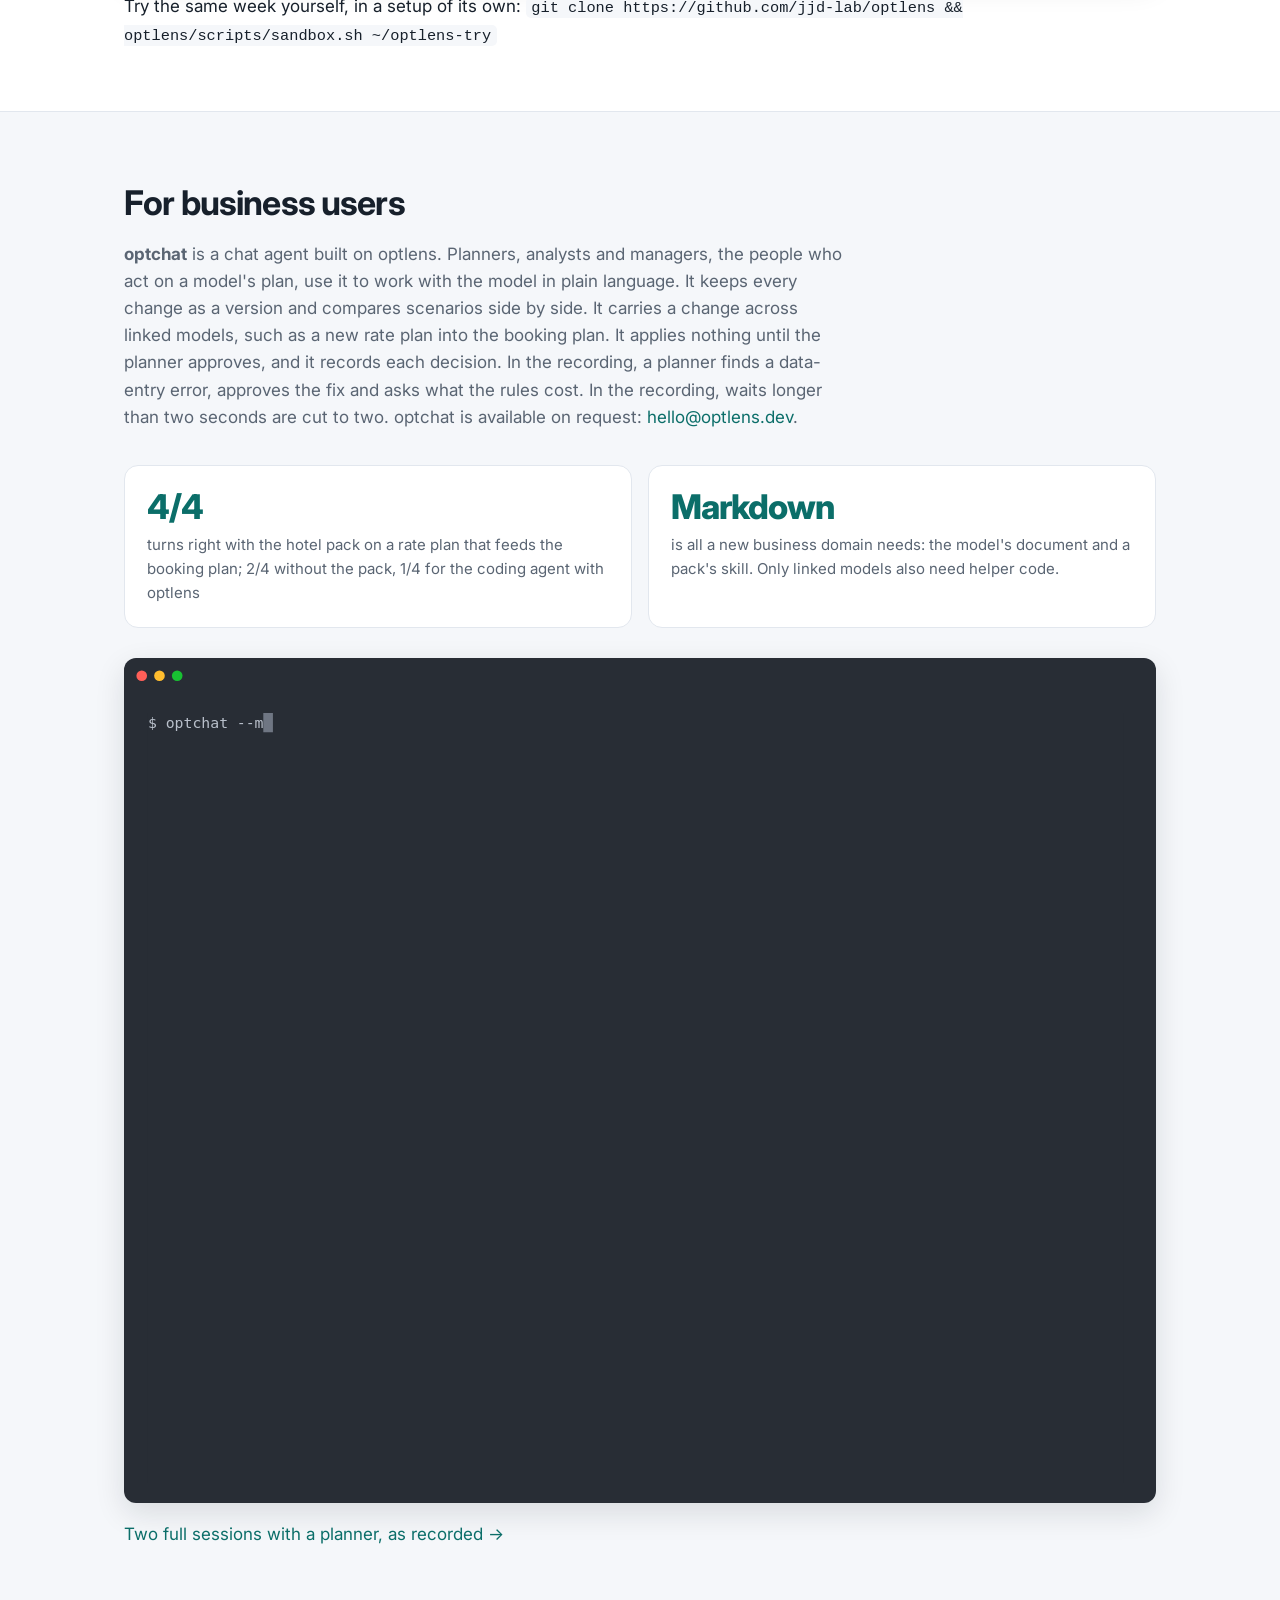
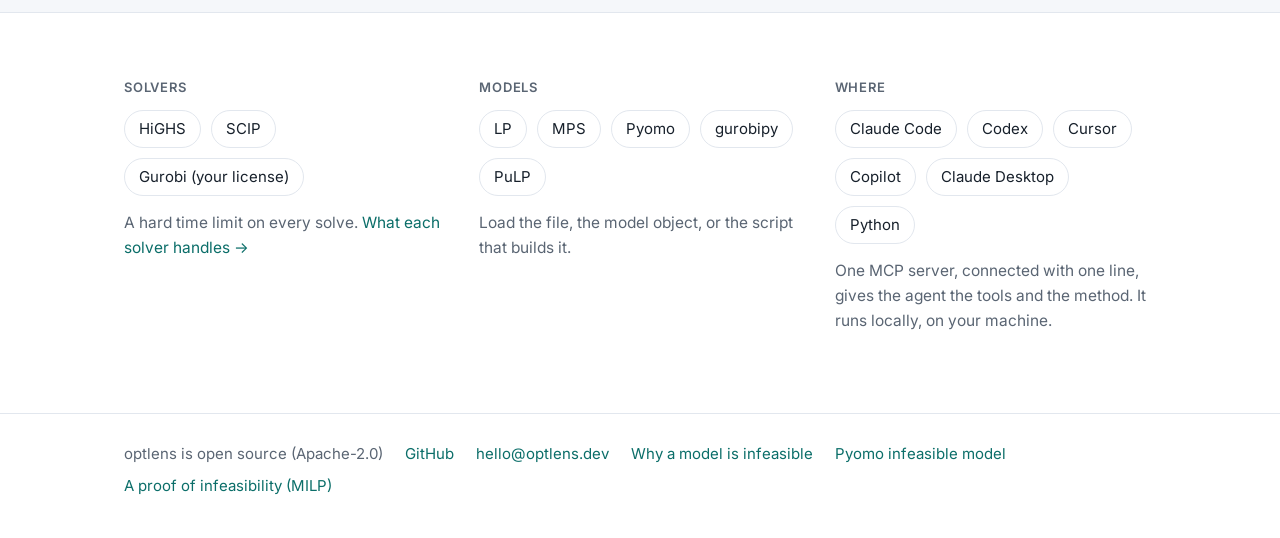
==== commit 1e503985: "Site: make the homepage get-started block readable as plain text Give the install block a heading, l" ====
--- a/docs/index.html
+++ b/docs/index.html
@@ -25,18 +25,25 @@
   <p class="lead">optlens finds why an LP or MILP model is infeasible, the smallest change that fixes it, and what a
   change costs. Then it says so in words a planner understands. Use it from Python, any MCP client, or Claude Code,
   on HiGHS, SCIP or your own Gurobi.</p>
+  <h2 class="get-started">Get started</h2>
   <div class="buttons"><a class="btn primary" href="https://github.com/jjd-lab/optlens">Get started on GitHub</a>
   <a class="btn ghost" href="benchmark/">Read the benchmark</a></div>
-  <pre class="install"><code>pip install "optlens[scip,mcp]"
-claude plugin marketplace add jjd-lab/optlens                 # Claude Code
-claude plugin install optlens@optlens
-codex mcp add optlens -- optlens-mcp                           # Codex (others: one line)</code></pre>
+  <div class="install">
+    <p>pip</p>
+    <pre><code>pip install "optlens[scip,mcp]"</code></pre>
+    <p>Claude Code</p>
+    <pre><code>claude plugin marketplace add jjd-lab/optlens</code></pre>
+    <pre><code>claude plugin install optlens@optlens</code></pre>
+    <p>Codex (others: one line)</p>
+    <pre><code>codex mcp add optlens -- optlens-mcp</code></pre>
+  </div>
 </div></div>
 
 <section class="soft"><div class="wrap">
   <h2 class="sec">Measured on 400 cases</h2>
-  <p class="sub">Infeasible, wrong and working LP and MILP models of up to 837,000 constraints, each case with a
-  solver-verified answer key. We compare Claude with optlens against the same agent given only a solver, both in our
+  <p class="sub claim">Infeasible, wrong and working LP and MILP models of up to 837,000 constraints, each case with a
+  solver-verified answer key.</p>
+  <p class="sub">We compare Claude with optlens against the same agent given only a solver, both in our
   own minimal agent loop with the same model context. We also measured the plugin in Claude Code itself.</p>
   <div class="stats">
     <div class="stat"><div class="n">95-100 %</div><div class="l">correct in every suite, with or without
--- a/docs/style.css
+++ b/docs/style.css
@@ -17,12 +17,19 @@
 header.top nav { display: flex; gap: 22px; }
 .hero { padding: 84px 0 56px; background: radial-gradient(1200px 400px at 20% -10%, var(--accent-soft), transparent); }
 .hero h1 { font-size: clamp(36px, 6vw, 58px); line-height: 1.08; letter-spacing: -.035em; margin: 0 0 20px; max-width: 820px; }
-.hero p.lead { font-size: clamp(18px, 2.2vw, 21px); color: var(--muted); max-width: 720px; margin: 0 0 32px; }
+.hero p.lead { font-size: clamp(18px, 2.2vw, 21px); color: var(--muted); max-width: 720px; margin: 0 0 28px; }
+.hero h2.get-started { font-size: 22px; line-height: 1.3; letter-spacing: -.02em; font-weight: 700; margin: 0 0 16px; }
 .buttons { display: flex; flex-wrap: wrap; gap: 12px; }
 .btn { display: inline-block; padding: 12px 22px; border-radius: 10px; font-weight: 600; font-size: 16px; }
 .btn.primary { background: var(--accent); color: var(--on-accent); } .btn.primary:hover { text-decoration: none; filter: brightness(1.08); }
 .btn.ghost { border: 1px solid var(--line); color: var(--text); background: var(--bg); } .btn.ghost:hover { text-decoration: none; border-color: var(--muted); }
-pre.install { margin: 36px 0 0; max-width: 720px; }
+.install { margin: 36px 0 0; max-width: 720px; background: var(--code-bg); color: var(--code-text);
+  padding: 14px 18px 16px; border-radius: 10px; overflow-x: auto; }
+.install p { margin: 12px 0 2px; font: 600 12.5px/1.3 Inter, -apple-system, BlinkMacSystemFont, "Segoe UI", Helvetica, Arial, sans-serif;
+  letter-spacing: .01em; color: #93a4b5; }
+.install p:first-child { margin-top: 0; }
+.install pre { margin: 0; padding: 0; background: none; border-radius: 0; overflow: visible;
+  font: 14.5px/1.55 ui-monospace, SFMono-Regular, Menlo, Consolas, monospace; }
 pre { background: var(--code-bg); color: var(--code-text); padding: 16px 18px; border-radius: 10px; overflow-x: auto;
   font: 14.5px/1.55 ui-monospace, SFMono-Regular, Menlo, Consolas, monospace; }
 code { font: .9em ui-monospace, SFMono-Regular, Menlo, Consolas, monospace; background: var(--bg-soft); padding: .1em .35em;
@@ -30,6 +37,7 @@
 section { padding: 64px 0; } section.soft { background: var(--bg-soft); border-block: 1px solid var(--line); }
 h2.sec { font-size: clamp(26px, 3.4vw, 34px); letter-spacing: -.025em; margin: 0 0 10px; }
 p.sub { color: var(--muted); margin: 0 0 34px; max-width: 720px; }
+p.sub.claim { margin-bottom: 14px; }
 .stats { display: grid; grid-template-columns: repeat(auto-fit, minmax(220px, 1fr)); gap: 16px; }
 .stat { background: var(--bg); border: 1px solid var(--line); border-radius: 14px; padding: 22px; }
 .stat .n { font-size: 34px; font-weight: 800; letter-spacing: -.03em; color: var(--accent); line-height: 1.1; }
